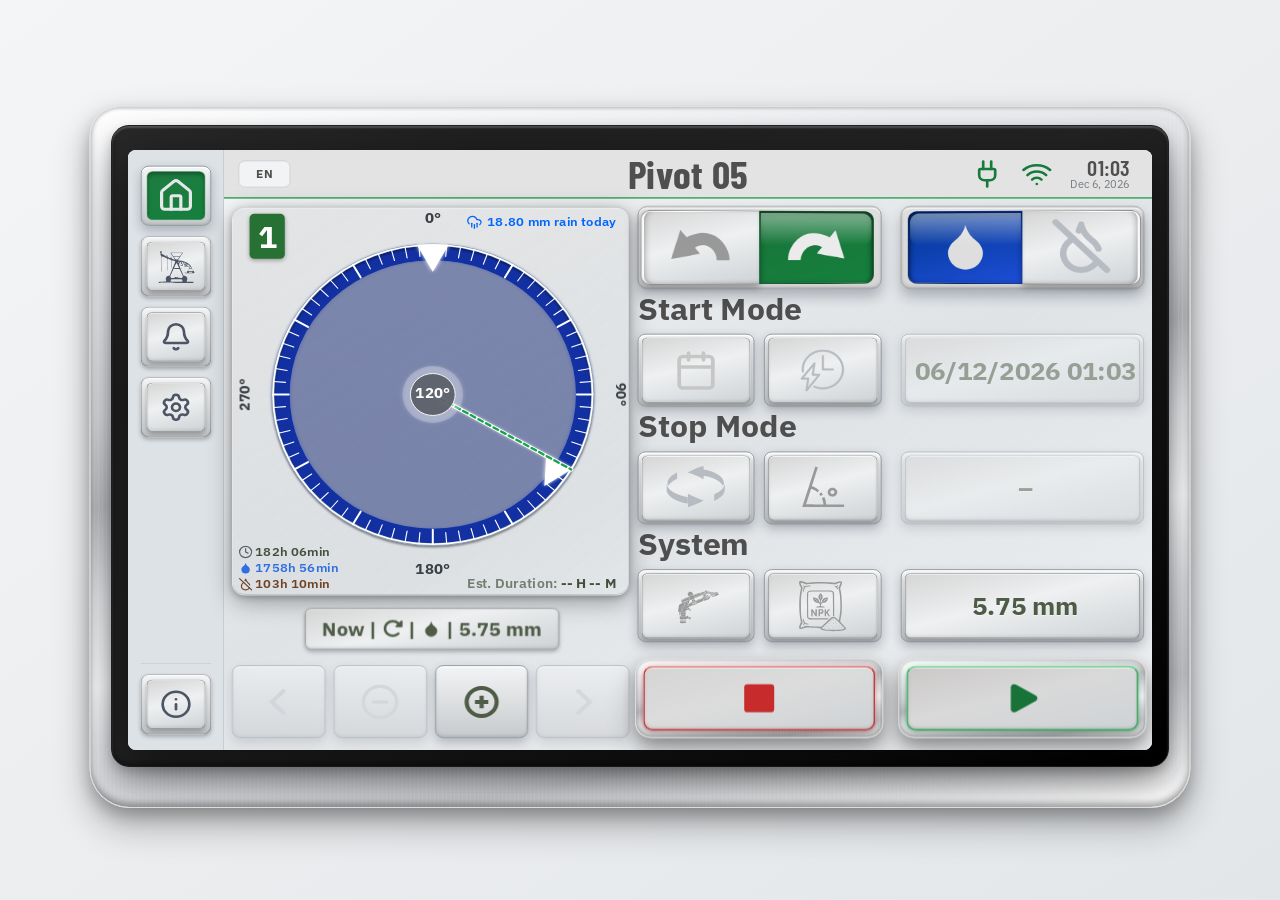
==== index.html @ 45c5ce9c "Initial commit" ====
<!doctype html>
<html lang="en">
<head>
<meta charset="utf-8">
<meta name="viewport" content="width=device-width, initial-scale=1">
<title>SmartConnect V3 — Home</title>

<link rel="stylesheet" href="css/variables.css">
<link rel="stylesheet" href="css/base.css">
<link rel="stylesheet" href="css/layout.css">
<link rel="stylesheet" href="css/components.css">
<link rel="stylesheet" href="css/pages.css">
<link rel="stylesheet" href="css/original-theme.css">
</head>
<body>

<div id="app" class="app"></div>

<!-- Order matters: config/state/utils/icons before components/pages before app.js -->
<script src="js/config.js"></script>
<script src="js/state.js"></script>
<script src="js/utils.js"></script>
<script src="js/animation.js"></script>
<script src="js/icons.js"></script>
<script src="js/components.js"></script>
<script src="js/nav.js"></script>
<script src="js/pages/blank.js"></script>
<script src="js/pages/operationsReview.js"></script>
<script src="js/pages/operationSchedule.js"></script>
<script src="js/pages/alarms.js"></script>
<script src="js/pages/config.js"></script>
  <script src="js/pages/system.js"></script>
  <script src="js/pages/units.js"></script>
  <script src="js/pages/pauseTime.js"></script>
<script src="js/pages/maintenance.js"></script>
<script src="js/pages/placeholders.js"></script>
<script src="js/pages/endGunSegments.js"></script>
<script src="js/pages/vri.js"></script>
<script src="js/pages/vriEditModulesSpans.js"></script>
<script src="js/pages/painelFisico.js"></script>
<script src="js/app.js"></script>

</body>
</html>
---- css/variables.css ----
/**
 * SmartTouch — design tokens.
 * Single source of truth for colors, radii, and fonts used across the panel.
 * Change a value here instead of hunting for hardcoded hex codes in JS.
 */
:root {
  /* App shell */
  --bg-app-1: #f3faf6;
  --bg-app-2: #eef1f3;
  --bg-app-3: #e7f0ea;
  --bg-nav: #dde2e6;
  --border-nav: #c3c9ce;

  /* Surfaces */
  --surface: #ffffff;
  --surface-muted: #f1f3f5;
  --surface-track: #eef1f3;
  --border: #c7ccd0;
  --border-light: #e2e8f0;

  /* Text */
  --text-primary: #1a1d1f;
  --text-secondary: #4f4f4f;
  --text-muted: #5b6167;
  --text-faint: #767c82;
  --text-disabled: #8a9096;

  /* Accents */
  --accent-blue: #2f7de1;
  --accent-green: #1f9d4c;
  --accent-green-dark: #177a3a;
  --accent-green-light: #4ade80;
  --accent-red: #ef4444;
  --accent-red-dark: #c81e30;
  --accent-amber: #a15c00;
  --accent-blue-irrig: #4f7cff;
  --accent-brown-dry: #54341c;

  /* Switch (industrial two-state) */
  --switch-active-from: #4ade80;
  --switch-active-to: #16a34a;
  --switch-inactive-from: #e2e5e8;
  --switch-inactive-to: #d3d7db;
  --switch-icon-inactive: #b7bcc2;
  --switch-dot-inactive: #8a9096;

  /* Geometry */
  --radius-lg: 16px;
  --radius-md: 12px;
  --radius-sm: 8px;
  --radius-pill: 999px;

  /* Type */
  --font-body: 'IBM Plex Sans', sans-serif;
  --font-display: 'Barlow Condensed', sans-serif;
  --font-status: 'Outfit', sans-serif;

  /* Touch targets */
  --nav-btn-size: 88px;
  --field-height: 52px;
  --field-height-lg: 66px;
}

/**
 * Dark mode — first pass. Toggled via Config → System → Theme
 * (data-action="cycle-theme"), which stamps data-theme="dark" on <html>.
 * Only the shared tokens are redefined here; a lot of the "metallic"
 * glass effects added later use their own hardcoded rgba() values
 * (frosted panels, chrome text, colored bezels) instead of these
 * tokens, so those will still need their own dark-mode pass on top of
 * this — this covers the base surfaces/text/backgrounds everything
 * else is built on.
 */
:root[data-theme="dark"] {
  --bg-app-1: #0b0d10;
  --bg-app-2: #06070a;
  --bg-app-3: #08090c;
  --bg-nav: #0d1013;
  --border-nav: #262b30;

  --surface: #101316;
  --surface-muted: #16191d;
  --surface-track: #16191d;
  --border: #2a2f34;
  --border-light: #1c2024;

  --text-primary: #f0f2f3;
  --text-secondary: #c7ccd0;
  --text-muted: #9aa1a7;
  --text-faint: #7c848a;
  --text-disabled: #565d63;
}
---- css/base.css ----
@import url('https://fonts.googleapis.com/css2?family=Barlow+Condensed:wght@500;600;700&family=IBM+Plex+Sans:wght@400;500;600;700&family=Outfit:wght@600;700&display=swap');

/* Kiosk touchscreen, not a phone browser — every tappable element here
   is a styled <div data-action="...">, not a real <button>, so without
   this the browser's default blue tap-flash/focus ring shows through on
   every press (visible as a stray blue patch bleeding into buttons,
   worst on repeated fast taps like the segment scroll arrows). */
* {
  box-sizing: border-box;
  -webkit-tap-highlight-color: transparent;
}
*:focus { outline: none; }
html, body { margin: 0; height: 100%; }
body {
  font-family: var(--font-body);
  color: var(--text-primary);
  overflow: hidden;
  background: linear-gradient(145deg, #f4f5f6 0%, #e3e6e9 100%);
  display: flex;
  align-items: center;
  justify-content: center;
  position: relative;
}

/* ---- Outer bezel: prata cromado, efeito metal polido ---- */
body::after {
  content: "";
  position: absolute;
  width: 1099px;
  height: 700px;
  border-radius: 30px 32px 40px 40px;
  background:
    repeating-linear-gradient(90deg, rgba(255,255,255,.10) 0px, rgba(255,255,255,.10) 1px, transparent 1px, transparent 4px),
    linear-gradient(170deg,
      #ffffff 0%,
      #f4f5f7 10%,
      #e8eaed 20%,
      #d4d6da 35%,
      #b8babd 45%,
      #e0e2e5 55%,
      #f8f9fa 65%,
      #d8dade 75%,
      #c4c6ca 85%,
      #ffffff 100%);
  border: 1px solid #e0e0e0;
  box-shadow: inset 0 2px 3px rgb(177 177 177 / 60%), inset 0 -4px 6px rgb(62 62 62 / 45%), 0 18px 36px rgba(0, 0, 0, .28), 0 8px 16px rgb(100 100 100 / 38%);
  pointer-events: none;
  z-index: -3;
  top: 50.8%;
  left: 50%;
  transform: translate(-50%, -50%);
}

/* ---- Inner bezel: recesso escuro por cima da prata ---- */
body::before {
  content: "";
  position: absolute;
  width: 1056px;
  height: 640px;
  border-radius: 18px;
  background: linear-gradient(145deg, #282828 0%, #202020 20%, #232323 50%, #101010 80%, #000000 100%);
  border: 1px solid #1c2227;
  box-shadow:
    inset 0 2px 2px rgba(255,255,255,.22),
    inset 0 -3px 6px rgba(0,0,0,.45),
    0 14px 28px rgba(0,0,0,.25),
    0 4px 10px rgba(0,0,0,.15);
  pointer-events: none;
  z-index: -2;
  top: 49.5%;
  left: 50%;
  transform: translate(-50%, -50%);
}
a { color: var(--accent-blue); text-decoration: none; }
a:hover { color: #0f5fc4; }

::-webkit-scrollbar { width: 8px; height: 8px; }
::-webkit-scrollbar-thumb { background: var(--border); border-radius: 4px; }
::-webkit-scrollbar-track { background: transparent; }
.no-scrollbar { scrollbar-width: none; -ms-overflow-style: none; }
.no-scrollbar::-webkit-scrollbar { display: none; }
---- css/layout.css ----
/* App shell: 1280x800 design canvas rendered to the 1024x600 panel. */

.app {
  width: 1280px;
  height: 800px;
  flex-shrink: 0;
  border-radius: 10px;
  box-shadow: 0 20px 60px rgba(0, 0, 0, .5);
  display: flex;
  flex-direction: row;
  position: relative;
  overflow: hidden;
  transform: scale(.8, .75);
  transform-origin: center center;
  z-index: 1;
  /* Light metallic-gray bg — quick test to see the Start Mode glass button
     against a brushed-aluminum ground. Swap back to the original two lines
     (bg-app-1/2/3) to revert. */
  background:
    repeating-linear-gradient(135deg, rgba(255, 255, 255, .05) 0px, rgba(255, 255, 255, .05) 1px, transparent 1px, transparent 13px),
    linear-gradient(160deg, #e4e6e8 0%, #cdd0d3 30%, #dcdee0 50%, #b9bcbf 70%, #d6d8da 100%);
}

/* ---- Nav rail ---- */
.nav-rail {
  width: 120px;
  height: 100%;
  flex-shrink: 0;
  background: var(--bg-nav);
  border-right: 1px solid var(--border-nav);
  display: flex;
  flex-direction: column;
  align-items: center;
  padding: 20px 0;
}
.nav-rail__logo {
  margin-bottom: 22px;
  color: #767c82;
  font-size: 18px;
  font-weight: 800;
  letter-spacing: .04em;
}
.nav-rail__spacer { flex: 1; }
.nav-rail__footer {
  display: flex;
  flex-direction: column;
  align-items: center;
  gap: 6px;
  padding-top: 14px;
  border-top: 1px solid var(--border);
}

/* ---- Main column ---- */
.main-column {
  flex: 1;
  height: 100%;
  display: flex;
  flex-direction: column;
  min-width: 0;
}

/* ---- Top bar ---- */
.top-bar {
  height: 64px;
  flex-shrink: 0;
  background: #f2f3f4; /* quick test — a touch of light gray instead of pure white */
  border-bottom: 3px solid var(--accent-green);
  display: flex;
  align-items: center;
  justify-content: space-between;
  padding: 0 28px;
  position: relative;
}
.top-bar__lang {
  min-width: 64px;
  height: 36px;
  padding: 0 12px;
  border-radius: 8px;
  display: flex;
  align-items: center;
  justify-content: center;
  font-size: 15px;
  font-weight: 700;
  letter-spacing: .02em;
  color: var(--text-secondary);
  background-color: var(--surface-muted);
  border: 1px solid var(--border);
}
/* Badge amarelo de status — aparece no canto superior esquerdo */
.top-bar__status {
  display: inline-flex;
  align-items: center;
  padding: 8px 24px;
  border-radius: 8px;
  background: #facc15; /* amarelo vivo */
  color: #1f2937;      /* texto escuro */
  font-size: 24px;
  font-weight: 800;
  text-transform: uppercase;
  letter-spacing: .02em;
  white-space: nowrap;
  box-shadow: 0 1px 3px rgba(0,0,0,.15);
}
.top-bar__title {
  position: absolute;
  left: 50%;
  top: 50%;
  transform: translate(-50%, -50%);
  font-family: var(--font-display);
  font-size: 36px;
  font-weight: 700;
  letter-spacing: .01em;
  white-space: nowrap;
  color: var(--text-secondary);
}
.top-bar__right { display: flex; align-items: center; gap: 22px; }
.top-bar__signal { display: flex; align-items: center; gap: 8px; }
.top-bar__signal span { font-size: 17px; font-weight: 600; }
.top-bar__power { display: flex; align-items: center; }
.top-bar__clock { text-align: right; line-height: 1.1; }
.top-bar__clock-time { font-family: var(--font-display); font-size: 28px; font-weight: 600; color: var(--text-secondary); }
.top-bar__clock-date { font-size: 14px; color: var(--text-faint); }

/* ---- Page slot ---- */
/* Must itself be a flex container filling the remaining column height,
   otherwise .page's `flex: 1` below has no effect and the card shrinks
   to fit its content instead of the full viewport. */
#page-slot {
  flex: 1;
  min-height: 0;
  display: flex;
}

/* ---- Page container ---- */
.page {
  flex: 1;
  min-height: 0;
  display: flex;
  position: relative;
}

.page--home {
  position: relative;
  background:
    repeating-linear-gradient(135deg, rgba(255, 255, 255, .08) 0, rgba(255, 255, 255, .08) 1px, transparent 1px, transparent 12px),
    linear-gradient(155deg, #f4f5f6 0%, #dfe3e6 48%, #eef0f2 100%);
}
---- css/components.css ----
/**
 * Reusable touch components. Anything used on more than one page lives
 * here as a class, not as a one-off inline style — that's what keeps this
 * scalable across future panel screens.
 */

/* ---- Generic touch feedback ---- */
.btn-touch {
  cursor: pointer;
  transition: filter .12s ease, transform .06s ease;
  touch-action: manipulation;
  -webkit-tap-highlight-color: transparent;
}
.btn-touch:hover { filter: brightness(1.05); }
/* Temp test — pin the hover brightness permanently on every touchable
   Config control (field-btn, pill buttons, tabs, segment pickers,
   checkboxes, toggles, hub arrows) instead of one at a time, so the
   whole page can be eyeballed at once without a mouse sitting on each
   button. Same shared classes also show up on Home/Alarms, so this
   lights those up too. */
.field-btn.btn-touch,
.field-btn--pill.btn-touch,
.field-btn--pill-auto.btn-touch,
.section-tab.btn-touch,
.v-tab.btn-touch,
.segment-btn--pill.btn-touch,
.segment-btn--sm.btn-touch,
.segment-btn.btn-touch,
.checkbox-row.btn-touch,
.toggle-pill,
.hub-nav-arrow.btn-touch,
.op-summary__arrow.btn-touch,
.alarm-pager-btn.btn-touch { filter: brightness(0.97); }
.btn-touch:active { transform: scale(.98); }

.nav-btn {
  width: var(--nav-btn-size);
  height: 92px;
  border-radius: 10px;
  display: flex;
  flex-direction: column;
  align-items: center;
  justify-content: center;
  gap: 6px;
  margin-bottom: 14px;
  position: relative;
  cursor: pointer;
  border: 1px solid #82888f;
  transform: translateY(0);
  transition: transform .08s ease, box-shadow .08s ease, filter .12s ease;
  background: linear-gradient(180deg, #f3f4f5 0%, #c7cacd 100%);
  box-shadow:
    0 5px 10px rgba(15, 23, 42, .22),
    inset 0 2px 0 rgba(255, 255, 255, 1),
    inset 0 -2px 4px rgba(0, 0, 0, .12);
  color: #4e5c47;
  overflow: hidden;
}
.nav-btn:last-of-type { margin-bottom: 0; }

/* Nav buttons — match .v-tab file-item glass recipe: outer wrapper + inner face */
.nav-btn::after {
  content: "";
  position: absolute;
  inset: 6px;
  border-radius: 8px;
  background: linear-gradient(165deg, #d5d5d5 0%, #eef0f1 45%, #cfd3d6 100%);
  border: 1px solid rgba(0, 0, 0, .35);
  border-top-color: rgba(0, 0, 0, .25);
  box-shadow:
    0 3px 6px rgba(0, 0, 0, .28),
    inset 0 1px 0 rgba(255, 255, 255, .95),
    inset 0 -2px 4px rgba(0, 0, 0, .1);
  z-index: 0;
  transition: background .2s ease, box-shadow .2s ease;
}
.nav-btn svg,
.nav-btn img {
  position: relative;
  z-index: 1;
}
.nav-btn:not(.is-active) img {
  filter: invert(1) brightness(0.4);
}
.nav-btn.is-active img {
  filter: invert(1) brightness(0.88);
}
.nav-btn img.no-invert {
  filter: none;
}
.nav-btn.is-active img.no-invert {
  filter: brightness(0) invert(1);
}
.nav-btn:not(.is-active):hover::after {
  background: linear-gradient(165deg, #dfe1e3 0%, #f5f7f8 45%, #d8dce0 100%);
}
.nav-btn:active {
  transform: translateY(2px);
  box-shadow:
    0 1px 3px rgba(15, 23, 42, .15),
    inset 0 2px 0 rgba(255, 255, 255, .8),
    inset 0 -2px 4px rgba(0, 0, 0, .12);
}

.nav-btn.is-active {
  color: #e5e7eb;
}
.nav-btn.is-active::after {
  background: linear-gradient(165deg, #22c55e 0%, #15803d 100%);
  border-color: rgba(255, 255, 255, .45);
  box-shadow:
    inset 0 3px 6px rgba(0, 0, 0, .35),
    inset 0 -1px 0 rgba(255, 255, 255, .15);
}

/* Remove old glossy overlay — dual-toggle__face doesn't use it */
.nav-btn::before { display: none; }
.nav-btn__label { font-size: 12.5px; font-weight: 700; letter-spacing: .03em; }
.nav-btn__badge {
  position: absolute;
  top: 6px;
  right: 10px;
  background: var(--accent-red-dark);
  color: #fff;
  font-size: 10px;
  font-weight: 700;
  width: 18px;
  height: 18px;
  border-radius: 50%;
  display: flex;
  align-items: center;
  justify-content: center;
}

/* Glass button base — consolidated from scattered data-action selectors below.
   Any field-btn that needs the frosted-glass + green-text look should add
   this class instead of relying on hyper-specific attribute selectors. */
.btn-glass {
  background-color: rgba(140, 150, 160, .1);
  background-image:
    linear-gradient(100deg, transparent 16%, rgba(255, 255, 255, .3) 24%, transparent 32%),
    linear-gradient(100deg, transparent 58%, rgba(255, 255, 255, .18) 64%, transparent 70%),
    linear-gradient(180deg, rgba(200, 208, 216, .22) 0%, rgba(200, 208, 216, .04) 45%, rgba(160, 170, 180, .06) 100%);
  backdrop-filter: blur(6px) saturate(120%);
  -webkit-backdrop-filter: blur(6px) saturate(120%);
  border: 1px solid rgba(160, 168, 176, .55);
  border-top-color: rgba(110, 120, 130, .6);
  border-left-color: rgba(140, 148, 156, .6);
  border-right-color: rgba(140, 148, 156, .6);
  box-shadow:
    inset 0 1px 1px rgba(255, 255, 255, .6),
    inset 2px 0 2px rgba(255, 255, 255, .2),
    inset -2px 0 5px rgba(90, 110, 140, .2),
    inset 0 -4px 6px rgba(120, 140, 165, .15),
    0 2px 0 rgba(120, 200, 150, .4),
    0 5px 0 rgba(23, 122, 58, .85),
    0 8px 12px rgba(30, 40, 50, .25);
  overflow: hidden;
  position: relative;
}
.btn-glass::before {
  content: "";
  position: absolute;
  top: 2px;
  left: 2px;
  right: 2px;
  height: 45%;
  border-radius: inherit;
  background: linear-gradient(180deg, rgba(255, 255, 255, .4), rgba(255, 255, 255, 0));
  pointer-events: none;
}
.btn-glass span:not(.field-btn__chevron):not(.field-btn__icon) {
  color: var(--accent-green-dark);
  text-shadow: 0 1px 0 rgba(255, 255, 255, .5);
}
.btn-glass .field-btn__chevron svg,
.btn-glass .field-btn__icon svg {
  stroke: var(--accent-green-dark);
  filter: drop-shadow(0 1px 0 rgba(255, 255, 255, .5));
}
.btn-glass:active:not(.is-disabled) {
  transform: translateY(5px);
  box-shadow:
    inset 0 2px 6px rgba(0, 0, 0, .3),
    inset 0 -1px 0 rgba(255, 255, 255, .2),
    0 0 0 rgba(255, 255, 255, .1),
    0 1px 2px rgba(0, 0, 0, .2);
}

/* ---- Field: label + green touch button (select / value / date) ---- */
.field { display: flex; flex-direction: column; gap: 8px; }
.field__label { font-size: 25px; font-weight: 700; color: var(--text-secondary); }
.field--config .field__label { font-size: 36px; }
.field--config.field--compact .field__label { font-size: var(--field-label-size, 26px); white-space: nowrap; }

.field-btn {
  position: relative;
  width: 100%;
  /* --btn-h lets one field override just its own button's height (set
     inline via c.field({ style: '--btn-h:...' }) on the outer .field —
     custom props inherit down to the button) without a class/selector
     hack, and without touching every other plain .field-btn. */
  height: var(--btn-h, var(--field-height));
  background-color: var(--accent-green);
  background-image: linear-gradient(180deg, rgba(255, 255, 255, .3), rgba(255, 255, 255, 0) 45%, rgba(0, 0, 0, .12) 100%);
  border-radius: var(--radius-md);
  padding: 0 18px;
  font-size: 28px;
  font-weight: 700;
  color: #ffffff;
  display: flex;
  align-items: center;
  border: 2px solid rgba(255, 255, 255, .4);
  box-shadow:
    inset 0 1px 0 rgba(255, 255, 255, .55),
    inset 0 -2px 5px rgba(0, 0, 0, .2),
    0 5px 0 var(--accent-green-dark),
    0 8px 12px rgba(0, 0, 0, .25);
  transform: translateY(0);
  transition: transform .08s ease, box-shadow .08s ease, filter .12s ease;
}
.field--config .field-btn { height: 66px; font-size: 30px; }

/* Lat/long pair (Center Position, Zero Angle Position): same height as
   every other config-page field-btn (Total Irrigated Radius, etc). */
.field--config .field-btn--coord { height: 66px; }
/* Metallic shell — System's Time/Date/Unit/Pressure/… grid only, same
   frosted-glass recipe as Start Mode/Speed/Irrigation Rate (gray glass +
   diagonal streaks + green bottom edge + green text), scoped to
   .field--config so every other plain .field-btn stays untouched. */
.field--config .field-btn:not(.is-disabled) {
  background-color: rgba(140, 150, 160, .1);
  background-image:
    linear-gradient(100deg, transparent 16%, rgba(255, 255, 255, .3) 24%, transparent 32%),
    linear-gradient(100deg, transparent 58%, rgba(255, 255, 255, .18) 64%, transparent 70%),
    linear-gradient(180deg, rgba(200, 208, 216, .22) 0%, rgba(200, 208, 216, .04) 45%, rgba(160, 170, 180, .06) 100%);
  backdrop-filter: blur(6px) saturate(120%);
  -webkit-backdrop-filter: blur(6px) saturate(120%);
  border: 1px solid rgba(160, 168, 176, .55);
  border-top-color: rgba(110, 120, 130, .6);
  border-left-color: rgba(140, 148, 156, .6);
  border-right-color: rgba(140, 148, 156, .6);
  box-shadow:
    inset 0 1px 1px rgba(255, 255, 255, .6),
    inset 2px 0 2px rgba(255, 255, 255, .2),
    inset -2px 0 5px rgba(90, 110, 140, .2),
    inset 0 -4px 6px rgba(120, 140, 165, .15),
    0 2px 0 rgba(120, 200, 150, .4),
    0 5px 0 rgba(23, 122, 58, .85),
    0 8px 12px rgba(30, 40, 50, .25);
  overflow: hidden;
  position: relative;
}
.field--config .field-btn:not(.is-disabled)::before {
  content: "";
  position: absolute;
  top: 2px;
  left: 2px;
  right: 2px;
  height: 45%;
  border-radius: inherit;
  background: linear-gradient(180deg, rgba(255, 255, 255, .4), rgba(255, 255, 255, 0));
  pointer-events: none;
}
.field--config .field-btn:not(.is-disabled) span:not(.field-btn__chevron):not(.field-btn__icon) {
  color: var(--accent-green-dark);
}
.field--config .field-btn:not(.is-disabled) .field-btn__chevron svg,
.field--config .field-btn:not(.is-disabled) .field-btn__icon svg {
  stroke: var(--accent-green-dark);
  filter:
    drop-shadow(0 1px 0 rgba(255, 255, 255, .5))
    drop-shadow(0 -1px 1px rgba(0, 0, 0, .25));
}
/* Time/Date — read-only, so the same metallic language but flat/inert
   (neutral gray glass), matching op-summary__arrow.is-disabled. */
.field--config .field-btn.is-disabled {
  background-color: rgba(150, 190, 165, .35);
  backdrop-filter: blur(6px) saturate(120%);
  -webkit-backdrop-filter: blur(6px) saturate(120%);
  border: 1px solid rgba(160, 168, 176, .55);
  color: var(--text-disabled);
  box-shadow: inset 0 1px 1px rgba(255, 255, 255, .5), inset 0 -2px 4px rgba(90, 140, 110, .2);
  position: relative;
}
.field--config .field-btn.is-disabled::after {
  content: "";
  position: absolute;
  inset: -2px;
  border-radius: inherit;
  background:
    linear-gradient(160deg, rgba(255, 255, 255, .85) 0%, rgba(220, 230, 240, .35) 35%, rgba(180, 200, 220, .25) 60%, rgba(255, 255, 255, .6) 100%);
  border: 1px solid rgba(255, 255, 255, .7);
  border-top: 2px solid rgba(150, 165, 180, .9);
  box-shadow:
    inset 0 1px 2px rgba(255, 255, 255, .9),
    inset 0 -2px 6px rgba(0, 0, 0, .08),
    0 2px 4px rgba(0, 0, 0, .15);
  pointer-events: none;
  z-index: 2;
}
/* Start Date's own hatch — same recipe as Remove Operation/Add Segment,
   muted green text/icon/degrau instead of the flat gray readout the
   rest of .field--config's disabled fields use. Also available as the
   plain .field-btn--hatch class for fields that don't go through the
   c.field() helper (so there's no data-action left to hang a
   field-btn--for-* hook off of once disabled — Pause Hours' Start/End
   Time, say) but still want this same sealed-shut look. */
.field-btn.field-btn--for-open-start-date.is-disabled,
.field-btn.field-btn--for-open-irrigation-rate.is-disabled,
.field-btn.field-btn--hatch.is-disabled {
  position: relative;
  overflow: visible;
  box-shadow: 0 2px 0 #4f9c6b;
  color: #4f9c6b;
}
.field-btn.field-btn--for-open-start-date.is-disabled .field-btn__icon svg,
.field-btn.field-btn--for-open-irrigation-rate.is-disabled .field-btn__icon svg,
.field-btn.field-btn--hatch.is-disabled .field-btn__icon svg {
  stroke: #4f9c6b;
}
.field-btn.field-btn--for-open-start-date.is-disabled::before,
.field-btn.field-btn--for-open-irrigation-rate.is-disabled::before,
.field-btn.field-btn--hatch.is-disabled::before {
  content: "";
  position: absolute;
  top: -2px;
  left: 12px;
  right: 12px;
  height: 4px;
  border-radius: 2px;
  background: linear-gradient(180deg, #e8ecef, #9aa3ab);
  box-shadow: 0 1px 2px rgba(0, 0, 0, .3);
  z-index: 3;
  pointer-events: none;
}
.field-btn.field-btn--for-open-start-date.is-disabled::after,
.field-btn.field-btn--for-open-irrigation-rate.is-disabled::after,
.field-btn.field-btn--hatch.is-disabled::after {
  content: "";
  position: absolute;
  top: -2px;
  left: -2px;
  right: -2px;
  bottom: -6px;
  border-radius: inherit;
  background:
    linear-gradient(160deg, rgba(255, 255, 255, .85) 0%, rgba(220, 230, 240, .35) 35%, rgba(180, 200, 220, .25) 60%, rgba(255, 255, 255, .6) 100%);
  border: 1px solid rgba(255, 255, 255, .7);
  border-top: 2px solid rgba(150, 165, 180, .9);
  box-shadow:
    inset 0 1px 2px rgba(255, 255, 255, .9),
    inset 0 -2px 6px rgba(0, 0, 0, .08),
    0 2px 4px rgba(0, 0, 0, .15);
  transform-origin: top center;
  pointer-events: none;
  z-index: 2;
}
/* Flat metallic readout (Method/Connection/Quality on Connection Status)
   — same green glass tint as the interactive metallic buttons, but flat:
   no 3D bezel, no gloss, no :active dip, since there's nothing to tap
   here. */
.flat-readout {
  background: linear-gradient(165deg, #d5d5d5 0%, #eef0f1 45%, #cfd3d6 100%);
  border: 1px solid rgba(0,0,0,.35);
  border-top-color: rgba(0,0,0,.25);
  color: #4b5563;
  box-shadow:
    inset 0 1px 0 rgba(255,255,255,.95),
    inset 0 -2px 4px rgba(0,0,0,.1),
    0 3px 6px rgba(0,0,0,.28);
  min-width: 120px;
  justify-content: center;
  white-space: nowrap;
}
.field-btn-value {
  background-color: rgba(140, 150, 160, .1);
  background-image:
    linear-gradient(100deg, transparent 16%, rgba(255, 255, 255, .3) 24%, transparent 32%),
    linear-gradient(100deg, transparent 58%, rgba(255, 255, 255, .18) 64%, transparent 70%),
    linear-gradient(180deg, rgba(200, 208, 216, .22) 0%, rgba(200, 208, 216, .04) 45%, rgba(160, 170, 180, .06) 100%);
  backdrop-filter: blur(6px) saturate(120%);
  -webkit-backdrop-filter: blur(6px) saturate(120%);
  border: 1px solid rgba(160, 168, 176, .55);
  border-top-color: rgba(110, 120, 130, .6);
  color: var(--accent-green-dark);
  box-shadow:
    inset 0 1px 1px rgba(255, 255, 255, .6),
    inset 0 -2px 4px rgba(120, 140, 165, .15),
    0 2px 0 rgba(23, 122, 58, .85);
}
/* Consolidated glass styling for key action buttons — kept scoped by
   data-action so existing markup needs no changes. Future buttons should
   prefer the reusable .btn-glass class above. */
.field-btn[data-action="cycle-start-mode"] { height: 57px; }
.field-btn[data-action="cycle-start-mode"],
.field-btn[data-action="open-percentimeter"],
.field-btn[data-action="open-irrigation-rate"],
.field-btn[data-action="cycle-stop-mode"],
.field-btn[data-action="open-stop-angle"],
.field-btn[data-action="open-start-date"],
.field-btn[data-action="open-center-lat"],
.field-btn[data-action="open-center-lng"],
.field-btn[data-action="start-clear-screen"],
.field-btn[data-action="clear-screen-return"],
.field-btn[data-action="go-page"][data-value="endGunSegments"],
.field-btn[data-action="go-page"][data-value="endGun"],
.field-btn[data-action="open-pause-hours-1-start"],
.field-btn[data-action="open-pause-hours-1-end"],
.field-btn[data-action="open-pause-hours-2-start"],
.field-btn[data-action="open-pause-hours-2-end"],
.field-btn[data-action="open-vri-test-module"],
.field-btn[data-action="select-vri-test-module"],
.field-btn[data-action="open-zero-angle-lat"],
.field-btn[data-action="open-zero-angle-lng"] { filter: brightness(0.97); }
.field-btn[data-action="cycle-start-mode"],
.field-btn[data-action="open-percentimeter"],
.field-btn[data-action="open-irrigation-rate"],
.field-btn[data-action="cycle-stop-mode"],
.field-btn[data-action="open-stop-angle"],
.field-btn[data-action="open-start-date"],
.field-btn[data-action="open-center-lat"],
.field-btn[data-action="open-center-lng"],
.field-btn[data-action="start-clear-screen"],
.field-btn[data-action="clear-screen-return"],
.field-btn[data-action="go-page"][data-value="endGunSegments"],
.field-btn[data-action="go-page"][data-value="endGun"],
.field-btn[data-action="open-pause-hours-1-start"],
.field-btn[data-action="open-pause-hours-1-end"],
.field-btn[data-action="open-pause-hours-2-start"],
.field-btn[data-action="open-pause-hours-2-end"],
.field-btn[data-action="open-vri-test-module"],
.field-btn[data-action="select-vri-test-module"],
.field-btn[data-action="open-zero-angle-lat"],
.field-btn[data-action="open-zero-angle-lng"] {
  background-color: rgba(140, 150, 160, .1);
  background-image:
    linear-gradient(100deg, transparent 16%, rgba(255, 255, 255, .3) 24%, transparent 32%),
    linear-gradient(100deg, transparent 58%, rgba(255, 255, 255, .18) 64%, transparent 70%),
    linear-gradient(180deg, rgba(200, 208, 216, .22) 0%, rgba(200, 208, 216, .04) 45%, rgba(160, 170, 180, .06) 100%);
  backdrop-filter: blur(6px) saturate(120%);
  -webkit-backdrop-filter: blur(6px) saturate(120%);
  border: 1px solid rgba(160, 168, 176, .55);
  border-top-color: rgba(110, 120, 130, .6);
  border-left-color: rgba(140, 148, 156, .6);
  border-right-color: rgba(140, 148, 156, .6);
  box-shadow:
    inset 0 1px 1px rgba(255, 255, 255, .6),
    inset 2px 0 2px rgba(255, 255, 255, .2),
    inset -2px 0 5px rgba(90, 110, 140, .2),
    inset 0 -4px 6px rgba(120, 140, 165, .15),
    0 2px 0 rgba(120, 200, 150, .4),
    0 5px 0 rgba(23, 122, 58, .85),
    0 8px 12px rgba(30, 40, 50, .25);
  overflow: hidden;
}
.field-btn[data-action="cycle-start-mode"]::before,
.field-btn[data-action="open-percentimeter"]::before,
.field-btn[data-action="open-irrigation-rate"]::before,
.field-btn[data-action="cycle-stop-mode"]::before,
.field-btn[data-action="open-stop-angle"]::before,
.field-btn[data-action="open-start-date"]::before,
.field-btn[data-action="open-center-lat"]::before,
.field-btn[data-action="open-center-lng"]::before,
.field-btn[data-action="start-clear-screen"]::before,
.field-btn[data-action="clear-screen-return"]::before,
.field-btn[data-action="go-page"][data-value="endGunSegments"]::before,
.field-btn[data-action="go-page"][data-value="endGun"]::before,
.field-btn[data-action="open-pause-hours-1-start"]::before,
.field-btn[data-action="open-pause-hours-1-end"]::before,
.field-btn[data-action="open-pause-hours-2-start"]::before,
.field-btn[data-action="open-pause-hours-2-end"]::before,
.field-btn[data-action="open-vri-test-module"]::before,
.field-btn[data-action="select-vri-test-module"]::before,
.field-btn[data-action="open-zero-angle-lat"]::before,
.field-btn[data-action="open-zero-angle-lng"]::before {
  content: "";
  position: absolute;
  top: 2px;
  left: 2px;
  right: 2px;
  height: 45%;
  border-radius: inherit;
  background: linear-gradient(180deg, rgba(255, 255, 255, .4), rgba(255, 255, 255, 0));
  pointer-events: none;
}
/* Plain green text, to stand out against the glass surface instead of the
   plain white label every other .field-btn uses. */
.field-btn[data-action="cycle-start-mode"] span:not(.field-btn__chevron),
.field-btn[data-action="open-percentimeter"] span:not(.field-btn__icon),
.field-btn[data-action="open-irrigation-rate"] span:not(.field-btn__icon),
.field-btn[data-action="cycle-stop-mode"] span:not(.field-btn__chevron),
.field-btn[data-action="open-stop-angle"] span:not(.field-btn__icon),
.field-btn[data-action="open-start-date"] span:not(.field-btn__icon) {
  color: var(--accent-green-dark);
  text-shadow: 0 1px 0 rgba(255, 255, 255, .5);
}
/* Chevron/edit-icon to match the green text (overrides the inline stroke
   attribute on the svg, whether a fixed color or currentColor — CSS wins
   over the presentation attribute either way). */
.field-btn[data-action="cycle-start-mode"] .field-btn__chevron svg,
.field-btn[data-action="open-percentimeter"] .field-btn__icon svg,
.field-btn[data-action="open-irrigation-rate"] .field-btn__icon svg,
.field-btn[data-action="cycle-stop-mode"] .field-btn__chevron svg,
.field-btn[data-action="open-stop-angle"] .field-btn__icon svg,
.field-btn[data-action="open-start-date"] .field-btn__icon svg,
.field-btn[data-action="open-center-lat"] .field-btn__icon svg,
.field-btn[data-action="open-center-lng"] .field-btn__icon svg,
.field-btn[data-action="open-zero-angle-lat"] .field-btn__icon svg,
.field-btn[data-action="open-zero-angle-lng"] .field-btn__icon svg,
.field-btn[data-action="go-page"][data-value="endGunSegments"] svg {
  stroke: var(--accent-green-dark);
  filter: drop-shadow(0 1px 0 rgba(255, 255, 255, .5));
}
/* open-center-lat/lng, start-clear-screen, clear-screen-return and these
   two go-page buttons hold their value as a bare text node (no wrapping
   span like the others above), so the green has to go on the button
   itself for the text to inherit it. */
.field-btn[data-action="open-center-lat"],
.field-btn[data-action="open-center-lng"],
.field-btn[data-action="start-clear-screen"],
.field-btn[data-action="clear-screen-return"],
.field-btn[data-action="go-page"][data-value="endGunSegments"],
.field-btn[data-action="go-page"][data-value="endGun"],
.field-btn[data-action="open-pause-hours-1-start"],
.field-btn[data-action="open-pause-hours-1-end"],
.field-btn[data-action="open-pause-hours-2-start"],
.field-btn[data-action="open-pause-hours-2-end"],
.field-btn[data-action="open-vri-test-module"],
.field-btn[data-action="select-vri-test-module"],
.field-btn[data-action="open-zero-angle-lat"],
.field-btn[data-action="open-zero-angle-lng"] {
  color: var(--accent-green-dark);
  text-shadow: 0 1px 0 rgba(255, 255, 255, .5);
}
.field-btn[data-action="cycle-start-mode"]:active:not(.is-disabled),
.field-btn[data-action="open-percentimeter"]:active:not(.is-disabled),
.field-btn[data-action="open-irrigation-rate"]:active:not(.is-disabled),
.field-btn[data-action="cycle-stop-mode"]:active:not(.is-disabled),
.field-btn[data-action="open-stop-angle"]:active:not(.is-disabled),
.field-btn[data-action="open-start-date"]:active:not(.is-disabled),
.field-btn[data-action="open-center-lat"]:active:not(.is-disabled),
.field-btn[data-action="open-center-lng"]:active:not(.is-disabled),
.field-btn[data-action="start-clear-screen"]:active:not(.is-disabled),
.field-btn[data-action="clear-screen-return"]:active:not(.is-disabled),
.field-btn[data-action="go-page"][data-value="endGunSegments"]:active:not(.is-disabled),
.field-btn[data-action="go-page"][data-value="endGun"]:active:not(.is-disabled),
.field-btn[data-action="open-pause-hours-1-start"]:active:not(.is-disabled),
.field-btn[data-action="open-pause-hours-1-end"]:active:not(.is-disabled),
.field-btn[data-action="open-pause-hours-2-start"]:active:not(.is-disabled),
.field-btn[data-action="open-pause-hours-2-end"]:active:not(.is-disabled),
.field-btn[data-action="open-vri-test-module"]:active:not(.is-disabled),
.field-btn[data-action="select-vri-test-module"]:active:not(.is-disabled),
.field-btn[data-action="open-zero-angle-lat"]:active:not(.is-disabled),
.field-btn[data-action="open-zero-angle-lng"]:active:not(.is-disabled) {
  transform: translateY(5px);
  box-shadow:
    inset 0 2px 6px rgba(0, 0, 0, .3),
    inset 0 -1px 0 rgba(255, 255, 255, .2),
    0 0 0 rgba(255, 255, 255, .1),
    0 1px 2px rgba(0, 0, 0, .2);
}
/* Same glass test as Start Mode, on End Gun and Fertigation's
   Enable/Disable toggles: Disable (.field-btn--muted) keeps the olive
   #6f8067 tone below, Enable (further down) gets the green from Start
   Mode. Scoped to only these two buttons either way. */
.field-btn[data-action="toggle-end-gun"].field-btn--muted,
.field-btn[data-action="toggle-fertigation"].field-btn--muted {
  background-color: rgba(100, 105, 108, .3);
  background-image:
    linear-gradient(100deg, transparent 16%, rgba(255, 255, 255, .16) 24%, transparent 32%),
    linear-gradient(100deg, transparent 58%, rgba(255, 255, 255, .08) 64%, transparent 70%),
    linear-gradient(180deg, rgba(120, 125, 128, .5) 0%, rgba(120, 125, 128, .2) 45%, rgba(90, 94, 97, .28) 100%);
  backdrop-filter: blur(6px) saturate(120%);
  -webkit-backdrop-filter: blur(6px) saturate(120%);
  border: 1px solid rgba(160, 168, 176, .55);
  border-top-color: rgba(110, 120, 130, .6);
  border-left-color: rgba(140, 148, 156, .6);
  border-right-color: rgba(140, 148, 156, .6);
  box-shadow:
    inset 0 1px 1px rgba(255, 255, 255, .6),
    inset 2px 0 2px rgba(255, 255, 255, .2),
    inset -2px 0 5px rgba(90, 110, 140, .2),
    inset 0 -4px 6px rgba(120, 140, 165, .15),
    0 2px 0 rgba(160, 180, 150, .4),
    0 5px 0 rgba(70, 84, 62, .85),
    0 8px 12px rgba(30, 40, 50, .25);
  overflow: hidden;
}
.field-btn[data-action="toggle-end-gun"].field-btn--muted::before,
.field-btn[data-action="toggle-fertigation"].field-btn--muted::before {
  content: "";
  position: absolute;
  top: 2px;
  left: 2px;
  right: 2px;
  height: 45%;
  border-radius: inherit;
  background: linear-gradient(180deg, rgba(255, 255, 255, .22), rgba(255, 255, 255, 0));
  pointer-events: none;
}
.field-btn[data-action="toggle-end-gun"].field-btn--muted span:not(.field-btn__chevron),
.field-btn[data-action="toggle-fertigation"].field-btn--muted span:not(.field-btn__chevron) {
  color: #4e5c47;
  text-shadow: 0 1px 0 rgba(255, 255, 255, .5);
  margin-left: 14px;
}
.field-btn[data-action="toggle-end-gun"].field-btn--muted .field-btn__chevron svg,
.field-btn[data-action="toggle-fertigation"].field-btn--muted .field-btn__chevron svg {
  stroke: #4e5c47;
  filter: drop-shadow(0 1px 0 rgba(255, 255, 255, .5));
}
.field-btn[data-action="toggle-end-gun"].field-btn--muted::after,
.field-btn[data-action="toggle-fertigation"].field-btn--muted::after {
  content: "";
  position: absolute;
  left: 15px;
  top: 50%;
  margin-top: -2px;
  width: 6px;
  height: 6px;
  border-radius: 50%;
  background: radial-gradient(circle at 32% 28%, #eef2e9 0%, #9bab8f 30%, #6f8067 60%, #4e5c47 100%);
  box-shadow:
    inset 0 1px 1px rgba(255, 255, 255, .9),
    inset 0 -1px 1px rgba(0, 0, 0, .45),
    0 1px 2px rgba(0, 0, 0, .5),
    0 0 4px rgba(111, 128, 103, .6);
  pointer-events: none;
}
.field-btn[data-action="toggle-end-gun"].field-btn--muted:active:not(.is-disabled),
.field-btn[data-action="toggle-fertigation"].field-btn--muted:active:not(.is-disabled) {
  transform: translateY(5px);
  box-shadow:
    inset 0 2px 6px rgba(0, 0, 0, .3),
    inset 0 -1px 0 rgba(255, 255, 255, .2),
    0 0 0 rgba(255, 255, 255, .1),
    0 1px 2px rgba(0, 0, 0, .2);
}
/* Enable state (no --muted class) — same glass shell, green like Start
   Mode, so the toggle reads green=on / olive=off. */
.field-btn[data-action="toggle-end-gun"]:not(.field-btn--muted),
.field-btn[data-action="toggle-fertigation"]:not(.field-btn--muted) {
  background-color: rgba(140, 150, 160, .1);
  background-image:
    linear-gradient(100deg, transparent 16%, rgba(255, 255, 255, .3) 24%, transparent 32%),
    linear-gradient(100deg, transparent 58%, rgba(255, 255, 255, .18) 64%, transparent 70%),
    linear-gradient(180deg, rgba(200, 208, 216, .22) 0%, rgba(200, 208, 216, .04) 45%, rgba(160, 170, 180, .06) 100%);
  backdrop-filter: blur(6px) saturate(120%);
  -webkit-backdrop-filter: blur(6px) saturate(120%);
  border: 1px solid rgba(160, 168, 176, .55);
  border-top-color: rgba(110, 120, 130, .6);
  border-left-color: rgba(140, 148, 156, .6);
  border-right-color: rgba(140, 148, 156, .6);
  box-shadow:
    inset 0 1px 1px rgba(255, 255, 255, .6),
    inset 2px 0 2px rgba(255, 255, 255, .2),
    inset -2px 0 5px rgba(90, 110, 140, .2),
    inset 0 -4px 6px rgba(120, 140, 165, .15),
    0 2px 0 rgba(120, 200, 150, .4),
    0 5px 0 rgba(23, 122, 58, .85),
    0 8px 12px rgba(30, 40, 50, .25);
  overflow: hidden;
}
.field-btn[data-action="toggle-end-gun"]:not(.field-btn--muted)::before,
.field-btn[data-action="toggle-fertigation"]:not(.field-btn--muted)::before {
  content: "";
  position: absolute;
  top: 2px;
  left: 2px;
  right: 2px;
  height: 45%;
  border-radius: inherit;
  background: linear-gradient(180deg, rgba(255, 255, 255, .4), rgba(255, 255, 255, 0));
  pointer-events: none;
}
.field-btn[data-action="toggle-end-gun"]:not(.field-btn--muted) span:not(.field-btn__chevron),
.field-btn[data-action="toggle-fertigation"]:not(.field-btn--muted) span:not(.field-btn__chevron) {
  color: var(--accent-green-dark);
  text-shadow: 0 1px 0 rgba(255, 255, 255, .5);
  margin-left: 14px;
}
.field-btn[data-action="toggle-end-gun"]:not(.field-btn--muted) .field-btn__chevron svg,
.field-btn[data-action="toggle-fertigation"]:not(.field-btn--muted) .field-btn__chevron svg {
  stroke: var(--accent-green-dark);
  filter: drop-shadow(0 1px 0 rgba(255, 255, 255, .5));
}
.field-btn[data-action="toggle-end-gun"]:not(.field-btn--muted)::after,
.field-btn[data-action="toggle-fertigation"]:not(.field-btn--muted)::after {
  content: "";
  position: absolute;
  left: 15px;
  top: 50%;
  margin-top: -2px;
  width: 6px;
  height: 6px;
  border-radius: 50%;
  background: radial-gradient(circle at 32% 28%, #00ff62 0%, #00ff5d 30%, #3bad63 60%, var(--accent-green-dark) 100%);
  box-shadow:
    inset 0 1px 1px rgba(255, 255, 255, .9),
    inset 0 -1px 1px rgba(0, 0, 0, .45),
    0 1px 2px rgba(0, 0, 0, .5),
    0 0 6px rgba(74, 222, 128, .9),
    0 0 2px rgba(74, 222, 128, .8);
  pointer-events: none;
}
.field-btn[data-action="toggle-end-gun"]:not(.field-btn--muted):active:not(.is-disabled),
.field-btn[data-action="toggle-fertigation"]:not(.field-btn--muted):active:not(.is-disabled) {
  transform: translateY(5px);
  box-shadow:
    inset 0 2px 6px rgba(0, 0, 0, .3),
    inset 0 -1px 0 rgba(255, 255, 255, .2),
    0 0 0 rgba(255, 255, 255, .1),
    0 1px 2px rgba(0, 0, 0, .2);
}
.field-btn:active:not(.is-disabled) {
  transform: translateY(5px);
  box-shadow:
    inset 0 2px 6px rgba(0, 0, 0, .4),
    inset 0 -1px 0 rgba(255, 255, 255, .15),
    0 0 0 var(--accent-green-dark),
    0 1px 2px rgba(0, 0, 0, .2);
}

/* Return button: pinned to the same spot on every page (Config, GPS, …),
   regardless of how much content sits above it — position, not flex order. */
.page-footer-return {
  position: absolute;
  left: 28px;
  right: 28px;
  bottom: 12px;
  display: flex;
  justify-content: flex-end;
}
.page-footer-return .field-btn {
  width: auto;
  height: 59px;
  padding: 0 34px;
  font-size: 22px;
  justify-content: center;
}
/* Fixed-height pill button — the "All on / Ramp / Alternate", "Import /
   Export", "Select / Rename / Reset" style row buttons scattered across
   Maintenance and VRI. Every other visual (background, border, color)
   stays wherever it already was, inline or via another class. */
/* Metallic shell — same frosted-glass recipe as Start Mode/Speed/etc.:
   gray glass + green text/icon + green bottom edge, instead of the flat
   green fill every other plain .field-btn still uses. Excludes
   .field-btn--danger (Delete keeps its own red glass, below). */
.field-btn--pill:not(.field-btn--danger),
.field-btn--pill-auto:not(.field-btn--danger) {
  background-color: rgba(140, 150, 160, .1);
  background-image:
    linear-gradient(100deg, transparent 16%, rgba(255, 255, 255, .3) 24%, transparent 32%),
    linear-gradient(100deg, transparent 58%, rgba(255, 255, 255, .18) 64%, transparent 70%),
    linear-gradient(180deg, rgba(200, 208, 216, .22) 0%, rgba(200, 208, 216, .04) 45%, rgba(160, 170, 180, .06) 100%);
  backdrop-filter: blur(6px) saturate(120%);
  -webkit-backdrop-filter: blur(6px) saturate(120%);
  border: 1px solid rgba(160, 168, 176, .55);
  border-top-color: rgba(110, 120, 130, .6);
  border-left-color: rgba(140, 148, 156, .6);
  border-right-color: rgba(140, 148, 156, .6);
  color: var(--accent-green-dark);
  text-shadow: 0 1px 0 rgba(255, 255, 255, .5);
  box-shadow:
    inset 0 1px 1px rgba(255, 255, 255, .6),
    inset 2px 0 2px rgba(255, 255, 255, .2),
    inset -2px 0 5px rgba(90, 110, 140, .2),
    inset 0 -4px 6px rgba(120, 140, 165, .15),
    0 2px 0 rgba(120, 200, 150, .4),
    0 5px 0 rgba(23, 122, 58, .85),
    0 8px 12px rgba(30, 40, 50, .25);
  overflow: hidden;
  position: relative;
}
.field-btn--pill:not(.field-btn--danger) svg,
.field-btn--pill-auto:not(.field-btn--danger) svg {
  stroke: var(--accent-green-dark);
  filter: drop-shadow(0 1px 0 rgba(255, 255, 255, .5));
}
.field-btn--pill:not(.field-btn--danger):active:not(.is-disabled),
.field-btn--pill-auto:not(.field-btn--danger):active:not(.is-disabled) {
  box-shadow:
    inset 0 2px 6px rgba(0, 0, 0, .3),
    inset 0 -1px 0 rgba(255, 255, 255, .2),
    0 0 0 rgba(255, 255, 255, .1),
    0 1px 2px rgba(0, 0, 0, .2);
}
.field-btn--pill {
  height: 65px;
  font-size: 22px;
  justify-content: center;
}
/* Same idea, auto width — a hub-bar row's "Export"/"Import"/"Check Data"
   action sitting next to the tabs (Maintenance's Logs/Errors/Programs,
   VRI's Diagnosis). */
.field-btn--pill-auto {
  width: auto;
  height: 59px;
  padding: 0 30px;
  font-size: 22px;
  white-space: nowrap;
  flex-shrink: 0;
  justify-content: center;
}
.field-btn.is-disabled {
  background: var(--border);
  background-image: none;
  border-color: transparent;
  box-shadow: none;
  color: var(--text-disabled);
  cursor: not-allowed;
}
/* Same hinged glass hatch as the operation carousel arrow, adapted to
   this pill's wide rectangular shape — Add Segment, once the segment
   cap (12) is hit and there's genuinely nothing left to add. Remove
   Operation's own disabled look is simpler (see below) — the full glass
   hatch on it is an Original-theme-only thing, in original-theme.css. */
.field-btn--for-add-segment.is-disabled {
  position: relative;
  overflow: visible;
  /* The pill's own 3D degrau (0 5px 0 ... in the enabled-state rule)
     still wins ties against .field-btn.is-disabled's box-shadow:none in
     some cases — kill it explicitly so nothing pokes out below the
     glass cover. */
  box-shadow: none;
}
.field-btn--for-add-segment.is-disabled::before {
  content: "";
  position: absolute;
  top: -2px;
  left: 12px;
  right: 12px;
  height: 4px;
  border-radius: 2px;
  background: linear-gradient(180deg, #e8ecef, #9aa3ab);
  box-shadow: 0 1px 2px rgba(0, 0, 0, .3);
  z-index: 3;
  pointer-events: none;
}
.field-btn--for-add-segment.is-disabled::after {
  content: "";
  position: absolute;
  /* Extends well past the button's own footprint (not just a couple px
     like the arrow hatch) so it also covers the raised 3D edge/degrau
     underneath, instead of leaving a sliver of it peeking out below the
     glass. */
  top: -2px;
  left: -2px;
  right: -2px;
  bottom: -6px;
  border-radius: inherit;
  background:
    linear-gradient(160deg, rgba(255, 255, 255, .85) 0%, rgba(220, 230, 240, .35) 35%, rgba(180, 200, 220, .25) 60%, rgba(255, 255, 255, .6) 100%);
  border: 1px solid rgba(255, 255, 255, .7);
  border-top: 2px solid rgba(150, 165, 180, .9);
  box-shadow:
    inset 0 1px 2px rgba(255, 255, 255, .9),
    inset 0 -2px 6px rgba(0, 0, 0, .08),
    0 2px 4px rgba(0, 0, 0, .15);
  transform-origin: top center;
  pointer-events: none;
  z-index: 2;
}
/* Remove Operation's own hatch — same recipe as Add Segment, red-tinted
   glass instead of the neutral blue-white one, matching the danger
   color underneath. */
.field-btn--for-remove-operation.is-disabled {
  position: relative;
  overflow: visible;
  box-shadow: 0 2px 0 #9c6b6b;
  color: #9c6b6b;
}
.field-btn--for-remove-operation.is-disabled svg {
  stroke: #9c6b6b;
}
.field-btn--for-remove-operation.is-disabled::before {
  content: "";
  position: absolute;
  top: -2px;
  left: 12px;
  right: 12px;
  height: 4px;
  border-radius: 2px;
  background: linear-gradient(180deg, #e8ecef, #9aa3ab);
  box-shadow: 0 1px 2px rgba(0, 0, 0, .3);
  z-index: 3;
  pointer-events: none;
}
.field-btn--for-remove-operation.is-disabled::after {
  content: "";
  position: absolute;
  top: -2px;
  left: -2px;
  right: -2px;
  bottom: -6px;
  border-radius: inherit;
  background:
    linear-gradient(160deg, rgba(255, 255, 255, .85) 0%, rgba(220, 230, 240, .35) 35%, rgba(180, 200, 220, .25) 60%, rgba(255, 255, 255, .6) 100%);
  border: 1px solid rgba(255, 255, 255, .7);
  border-top: 2px solid rgba(150, 165, 180, .9);
  box-shadow:
    inset 0 1px 2px rgba(255, 255, 255, .9),
    inset 0 -2px 6px rgba(0, 0, 0, .08),
    0 2px 4px rgba(0, 0, 0, .15),
    inset 0 1px 1px rgba(255, 255, 255, .6);
  transform-origin: top center;
  pointer-events: none;
  z-index: 2;
}
.field-btn__chevron { position: absolute; right: 15px; top: 50%; margin-top: -9px; }
.field-btn__icon { position: absolute; right: 15px; top: 50%; margin-top: -9px; }
/* Muted read-only address (Information → Addresses' Controller/Radio —
   sourced from the panel itself, not the network like the others below)
   — same 3D shell, just an olive, washed-out tone instead of bright green.
   Not interactive (no btn-touch), so no :active dip either. */
.field-btn--muted {
  background-color: #6f8067;
  color: rgba(255, 255, 255, .75);
  box-shadow:
    inset 0 1px 0 rgba(255, 255, 255, .35),
    inset 0 -2px 5px rgba(0, 0, 0, .2),
    0 5px 0 #56634f,
    0 8px 12px rgba(0, 0, 0, .25);
}

/* ---- Checkbox (Pause Time: Days of the week) ---- */
.checkbox-row { display: inline-flex; align-items: center; gap: 8px; min-width: 0; }
/* Metallic shell — same recipe as the toggle switch/nav-btn: unchecked =
   gray glass box with a green outline, checked = green glass fill. */
.checkbox {
  flex-shrink: 0;
  width: 28px;
  height: 28px;
  border-radius: 6px;
  background-color: rgba(31, 157, 76, .75);
  backdrop-filter: blur(4px) saturate(120%);
  -webkit-backdrop-filter: blur(4px) saturate(120%);
  border: 1px solid rgba(160, 168, 176, .55);
  display: flex;
  align-items: center;
  justify-content: center;
  box-shadow:
    inset 0 1px 1px rgba(255, 255, 255, .5),
    inset 0 -2px 4px rgba(23, 122, 58, .3),
    0 2px 5px rgba(0, 0, 0, .15);
}
.checkbox:not(.is-checked) {
  background-color: rgba(140, 150, 160, .1);
  backdrop-filter: blur(4px) saturate(120%);
  -webkit-backdrop-filter: blur(4px) saturate(120%);
  border: 2px solid var(--accent-green);
  box-shadow: inset 0 2px 4px rgba(30, 40, 50, .15);
}
.checkbox-row__label {
  font-size: 19px;
  font-weight: 700;
  color: var(--text-secondary);
  white-space: nowrap;
  overflow: hidden;
  text-overflow: ellipsis;
}

/* Days-of-the-week row: 7 equal columns so every day fits on one line
   regardless of screen width, instead of wrapping the last one alone. */
.days-of-week-grid { display: grid; grid-template-columns: repeat(7, 1fr); gap: 8px; }

/* ---- Toggle pill (small on/off switch: Fertigation, etc.) ---- */
.toggle-pill {
  position: relative;
  display: inline-block;
  width: 65px;
  height: 36px;
  cursor: pointer;
}
/* Metallic shell — same neutral-gray/green glass recipe as the rest of
   the metallic set: off = gray glass track, on = green glass track, knob
   a small brushed-metal bezel that slides between them. */
.toggle-pill__track {
  position: absolute;
  inset: 0;
  border-radius: 9px;
  background-color: rgba(140, 150, 160, .15);
  backdrop-filter: blur(4px) saturate(120%);
  -webkit-backdrop-filter: blur(4px) saturate(120%);
  border: 1px solid rgba(160, 168, 176, .55);
  border-top-color: rgba(110, 120, 130, .6);
  box-shadow: inset 0 2px 4px rgba(30, 40, 50, .15);
  transition: background-color .15s ease;
}
.toggle-pill.is-on .toggle-pill__track {
  background-color: rgba(31, 157, 76, .75);
  border-color: rgba(160, 168, 176, .55);
  box-shadow: inset 0 1px 1px rgba(255, 255, 255, .5), inset 0 -2px 4px rgba(23, 122, 58, .3);
}
/* Chrome knob — same polished-metal recipe as the slider thumb (radial
   highlight sliding to a dark rim) instead of flat gray glass. */
.toggle-pill__knob {
  position: absolute;
  top: 4px;
  left: 4px;
  width: 28px;
  height: 28px;
  background: radial-gradient(circle at 32% 28%, #ffffff 0%, #d8d8d8 40%, #7a7a7a 75%, #4a4a4a 100%);
  border-radius: 6px;
  box-shadow:
    inset 0 1px 1px rgba(255, 255, 255, .9),
    inset 0 -1px 1px rgba(0, 0, 0, .4),
    0 0 0 2px rgba(255, 255, 255, .25),
    0 1px 2px rgba(0, 0, 0, .25);
  transition: left .15s ease, right .15s ease;
}
.toggle-pill.is-on .toggle-pill__knob { left: auto; right: 4px; }

/* ---- Rocker switch (Direction, Irrigation Mode) ---- */
/* A glossy plastic housing with real depth (perspective) around a single
   rigid paddle. Both halves are welded together as `.two-state__paddle`
   and rotate as ONE piece around their shared center hinge (rotateY) —
   the active side dips back/away, the other rises toward the viewer.
   That's the actual mechanic of a light-switch rocker: press one side,
   the other physically comes up. Not two independently-shaded buttons. */
.two-state {
  position: relative;
  width: 100%;
  max-width: 310px;
  /* Housing height = the buttons' own height (83px, same as before —
     97px minus the old 6px padding on each side) plus just enough
     padding to still show a thin frame around them (2px instead of 6px)
     — shrinks the "back" margin without shrinking the buttons themselves,
     which still fill 100% of this reduced content box. */
  height: 103px;
  padding: 5px;
  background: linear-gradient(180deg, #f3f4f5 0%, #c7cacd 100%);
  border: 1px solid #82888f;
  border-radius: 12px;
  box-shadow:
    0 10px 18px rgba(15, 23, 42, .28),
    inset 0 2px 0 rgba(255, 255, 255, 1),
    inset 0 -2px 4px rgba(0, 0, 0, .12);
  cursor: pointer;
  perspective: 600px;
}
.two-state__paddle {
  display: flex;
  /* No gap — the two halves sit flush, joined at a single center seam,
     like one continuous rocker face instead of two separate buttons. */
  width: 100%;
  height: 100%;
  transform-style: preserve-3d;
  transition: transform .22s ease;
}
/* The tilt itself: swap which side leans back vs. forward. If this ever
   reads backwards on screen (active side looks raised, not sunk), flip
   the two signs below. */
.two-state--left-active .two-state__paddle { transform: rotateY(-4deg); }
.two-state--right-active .two-state__paddle { transform: rotateY(4deg); }

.two-state__half {
  flex: 1;
  min-width: 0;
  display: flex;
}
.two-state__circle {
  width: 100%;
  height: 100%;
  display: flex;
  align-items: center;
  justify-content: center;
  /* Dark contour around each half's own face, top/bottom only here — the
     left/right sides are added below, per half, on the OUTER edge only
     (never the shared center seam), so the two halves still read as one
     joined piece with no visible line down the middle. */
  border-top: 1px solid rgba(0, 0, 0, .35);
  border-bottom: 1px solid rgba(0, 0, 0, .35);
  background: linear-gradient(165deg, #d5d5d5 0%, #eef0f1 45%, #cfd3d6 100%);
  /* Off = raised paddle face: glossy highlight on top, shadow pooling
     underneath — same idea as before, just heavier now so the free outer
     tip (the edge furthest from the center hinge) visibly casts a shadow,
     reading as "this corner is up in the air". --two-state-edge-shadow
     (set per half below) adds the matching bright bevel, but only on
     that half's own OUTER edge — the center seam stays plain so the two
     halves read as one button, not two glued together. */
  box-shadow:
    0 5px 8px rgba(0, 0, 0, .28),
    inset 0 1px 0 rgba(255, 255, 255, .95),
    inset 0 -2px 5px rgba(0, 0, 0, .1),
    var(--two-state-edge-shadow, none);
  transition: background .2s ease, box-shadow .2s ease, filter .2s ease;
}
/* Only the outer corners of the whole paddle are rounded — the shared
   center edge stays square so the two halves read as one joined piece.
   Same reasoning for border-left/right and the edge-shadow variable:
   only the outer tip gets them, the seam-facing side gets neither. */
.two-state__half:first-child .two-state__circle {
  border-radius: 12px 0 0 12px;
  border-left: 1px solid rgba(0, 0, 0, .35);
  --two-state-edge-shadow: inset 4px 0 0 -1px rgba(255, 255, 255, 1), inset 8px 0 9px -5px rgba(0, 0, 0, .38);
}
.two-state__half:last-child .two-state__circle {
  border-radius: 0 12px 12px 0;
  border-right: 1px solid rgba(0, 0, 0, .35);
  --two-state-edge-shadow: inset -4px 0 0 -1px rgba(255, 255, 255, 1), inset -8px 0 9px -5px rgba(0, 0, 0, .38);
}
.two-state__icon { color: var(--switch-icon-inactive); transition: color .2s ease; }
.two-state__circle.is-active .two-state__icon { color: #ffffff; }
/* Default img icons — dark gray when inactive */
.two-state__icon .asset-icon { filter: invert(35%) sepia(20%) saturate(10%) hue-rotate(80deg) brightness(60%); transition: filter .2s ease; }
/* When the toggle is ON = green bg + #dedede icon */
.two-state__circle.is-active .two-state__icon .asset-icon { filter: invert(92%) !important; }

/* On = the sunken half: gloss gone, shadow only inward, and slightly
   darker (the receding face catching less light) on top of the paddle tilt.
   --two-state-edge-shadow-active (set per half below) adds a dark bevel
   along the active side's own OUTER edge only — same "sunk into a
   housing" read the inactive side already gets for free from the outer
   .two-state border — never on the center seam, so the two halves still
   read as one button, not two glued together. */
.two-state__circle.is-active {
  box-shadow:
    inset 0 4px 8px rgba(0, 0, 0, .45),
    inset 0 -1px 0 rgba(255, 255, 255, .15),
    var(--two-state-edge-shadow-active, none);
}
.two-state__half:first-child .two-state__circle.is-active { --two-state-edge-shadow-active: inset 2px 0 6px -2px rgba(0, 0, 0, .5); }
.two-state__half:last-child .two-state__circle.is-active { --two-state-edge-shadow-active: inset -2px 0 6px -2px rgba(0, 0, 0, .5); }
/* Active-state color per switch semantics: Direction is always green when
   selected; Irrigation Mode keeps its mode color (blue = wet, brown = dry),
   matching the platform's irrigating/dry-moving palette. */
.two-state__circle--green.is-active { background: linear-gradient(165deg, #22c55e 0%, #15803d 100%); }

/* Direction toggle — green metallic active state */
.two-state[data-action="cycle-direction"] .two-state__circle--green.is-active {
  background-color: rgba(34, 197, 94, .7);
  backdrop-filter: blur(6px) saturate(130%);
  -webkit-backdrop-filter: blur(6px) saturate(130%);
  position: relative;
  overflow: hidden;
}
/* Glossy highlight */
.two-state[data-action="cycle-direction"] .two-state__circle--green.is-active::before {
  content: "";
  position: absolute;
  top: 2px; left: 2px; right: 2px;
  height: 45%;
  border-radius: inherit;
  background: linear-gradient(180deg, rgba(255, 255, 255, .45), transparent);
  pointer-events: none;
}
/* Icon → #dedede when active */
.two-state[data-action="cycle-direction"] .two-state__circle--green.is-active .two-state__icon {
  color: #dedede !important;
}
.two-state[data-action="cycle-direction"] .two-state__circle--green.is-active .two-state__icon svg {
  stroke: #dedede !important;
}
.two-state[data-action="cycle-direction"] .two-state__circle--green.is-active .two-state__icon img.asset-icon {
  filter: invert(92%) !important;
  -webkit-filter: invert(92%) !important;
}

/* Irrigation Mode — blue metallic active state */
.two-state[data-action="cycle-irrigation"] .two-state__circle--blue.is-active {
  background-color: rgba(59, 130, 246, .7) !important;
  backdrop-filter: blur(6px) saturate(130%) !important;
  -webkit-backdrop-filter: blur(6px) saturate(130%) !important;
  position: relative !important;
  overflow: hidden !important;
}
/* Glossy highlight */
.two-state[data-action="cycle-irrigation"] .two-state__circle--blue.is-active::before {
  content: "";
  position: absolute;
  top: 2px; left: 2px; right: 2px;
  height: 45%;
  border-radius: inherit;
  background: linear-gradient(180deg, rgba(255, 255, 255, .45), transparent);
  pointer-events: none;
}
/* Icon → white (SVG fill/stroke via currentColor) */
.two-state[data-action="cycle-irrigation"] .two-state__circle--blue.is-active .two-state__icon {
  color: #ffffff !important;
}
.two-state[data-action="cycle-irrigation"] .two-state__circle--blue.is-active .two-state__icon svg {
  fill: #dedede !important;
  stroke: none !important;
}

/* Irrigation Mode — brown metallic active state */
.two-state[data-action="cycle-irrigation"] .two-state__circle--brown.is-active {
  background-color: rgba(146, 96, 58, .7) !important;
  backdrop-filter: blur(6px) saturate(130%) !important;
  -webkit-backdrop-filter: blur(6px) saturate(130%) !important;
  position: relative !important;
  overflow: hidden !important;
}
/* Glossy highlight */
.two-state[data-action="cycle-irrigation"] .two-state__circle--brown.is-active::before {
  content: "";
  position: absolute;
  top: 2px; left: 2px; right: 2px;
  height: 45%;
  border-radius: inherit;
  background: linear-gradient(180deg, rgba(255, 255, 255, .45), transparent);
  pointer-events: none;
}
/* Icon → white (SVG stroke via currentColor) */
.two-state[data-action="cycle-irrigation"] .two-state__circle--brown.is-active .two-state__icon {
  color: #ffffff !important;
}
.two-state[data-action="cycle-irrigation"] .two-state__circle--brown.is-active .two-state__icon svg {
  fill: none !important;
  stroke: #dedede !important;
  stroke-width: 2.5 !important;
}

/* ---- Dual toggle (End Gun + Fertigation) ---- */
/* Two independently-tappable rocker switches side-by-side, same visual
   language as .two-state (housing + raised/sunken face) but each is its
   own standalone switch — both can be active/inactive independently. */
.dual-toggle {
  display: flex;
  gap: 12px;
  height: var(--btn-h, var(--field-height));
}
.dual-toggle__housing {
  flex: 1;
  min-width: 0;
  position: relative;
  height: 100%;
  padding: 4px;
  background: linear-gradient(180deg, #f3f4f5 0%, #c7cacd 100%);
  border: 1px solid #82888f;
  border-radius: 10px;
  box-shadow:
    0 6px 14px rgba(15, 23, 42, .25),
    inset 0 2px 0 rgba(255, 255, 255, 1),
    inset 0 -2px 4px rgba(0, 0, 0, .12);
  cursor: pointer;
  perspective: 600px;
}
.dual-toggle__housing.is-placeholder {
  opacity: 0;
  pointer-events: none;
}

/* Face — one piece, centered icon, raised when off / sunken when on */
.dual-toggle__face {
  position: relative;
  display: flex;
  align-items: center;
  justify-content: flex-start;
  width: 100%;
  height: 100%;
  border-radius: 8px;
  background: linear-gradient(165deg, #d5d5d5 0%, #eef0f1 45%, #cfd3d6 100%);
  border: 1px solid rgba(0, 0, 0, .35);
  border-top-color: rgba(0, 0, 0, .25);
  box-shadow:
    0 3px 6px rgba(0, 0, 0, .28),
    inset 0 1px 0 rgba(255, 255, 255, .95),
    inset 0 -2px 4px rgba(0, 0, 0, .1);
  transition: background .2s ease, box-shadow .2s ease, filter .2s ease, transform .22s ease;
  transform-style: preserve-3d;
  overflow: hidden;
}

/* Slight inward tilt when active — same "pressed rocker" read */
.dual-toggle__housing.is-active .dual-toggle__face {
  transform: rotateY(-2deg);
  box-shadow:
    inset 0 3px 6px rgba(0, 0, 0, .45),
    inset 0 -1px 0 rgba(255, 255, 255, .15);
  filter: none;
}

/* Off = raised, inactive gray — clean, no glossy overlay */
.dual-toggle__face.is-off::before {
  display: none;
}

/* On = green, same palette as .two-state__circle--green.is-active */
.dual-toggle__face.is-on {
  background: linear-gradient(165deg, #187339 0%, #15803d 100%);
  border-color: rgba(0, 0, 0, .45);
  box-shadow:
    inset 0 4px 8px rgba(0, 0, 0, .45),
    inset 0 -1px 0 rgba(255, 255, 255, .15);
}

/* Icon */
.dual-toggle__icon {
  display: flex;
  align-items: center;
  justify-content: center;
  color: var(--switch-icon-inactive);
  transition: color .2s ease, filter .2s ease;
  z-index: 1;
}
/* SVG icons — neutral gray when off */
.dual-toggle__icon svg text { stroke: none; }
.dual-toggle__face.is-off .dual-toggle__icon svg { stroke: rgb(198 198 198); filter: none; }

/* img/asset-icon — inverted when off → appears gray */
.dual-toggle__face.is-off .dual-toggle__icon img { filter: invert(60%); }

/* On state — light gray text/icon when background turns green */
.dual-toggle__face.is-on .dual-toggle__icon svg { stroke: #dedede !important; filter: none !important; }
.dual-toggle__face.is-on .dual-toggle__icon img.asset-icon { filter: invert(92%) !important; -webkit-filter: invert(92%) !important; }
.dual-toggle__face.is-on .dual-toggle__icon { color: #dedede !important; }

/* Off text content — keep original neutral tone */
.dual-toggle__face.is-off .dual-toggle__icon:not(.dual-toggle__icon svg):not(.dual-toggle__icon img) { color: var(--switch-icon-inactive); }

/* Optional label inside the face */
.dual-toggle__label {
  font-size: 14px;
  font-weight: 600;
  color: currentColor;
  margin-top: 4px;
  z-index: 1;
}
.dual-toggle__face.is-on .dual-toggle__label { color: #ffffff; }
.dual-toggle__face.is-off .dual-toggle__label { color: #4e5c47; }

/* Right-side field inside the dual-toggle row */
.dual-toggle__right {
  display: flex;
  align-items: stretch;
  gap: 24px;
}
.dual-toggle__right .field {
  flex: 1;
  display: flex;
  flex-direction: column;
  gap: 8px;
}
.dual-toggle__right .field__label { display: none; }
.dual-toggle__right .field-btn {
  height: 100%;
  font-size: 24px;
}

/* Press feedback */
.dual-toggle__housing:active:not(.is-disabled) .dual-toggle__face {
  transform: translateY(2px);
}
.dual-toggle__housing.is-disabled {
  opacity: .5;
  pointer-events: none;
}

/* Pure readout value inside a glass-pair face */
.dual-toggle__value {
  font-size: 32px;
  font-weight: 700;
  color: #4e5c47;
  text-shadow: 0 1px 0 rgba(255, 255, 255, .5);
  z-index: 1;
  white-space: nowrap;
  padding-left: 8px;
}
/* When face is on (green bg), text must be light gray so it's readable */
.dual-toggle__face.is-on .dual-toggle__value {
  color: #d1d5db;
  text-shadow: none;
}

/* ---- Backup action buttons (Maintenance → Backup: Import / Export) —
    same dual-toggle housing+face look, sized for a vertical stack. ---- */
.backup-action-btn {
  padding: 4px;
  background: linear-gradient(180deg, #f3f4f5 0%, #c7cacd 100%);
  border: 1px solid #82888f;
  border-radius: 10px;
  box-shadow:
    0 5px 10px rgba(15, 23, 42, .22),
    inset 0 2px 0 rgba(255, 255, 255, 1),
    inset 0 -2px 4px rgba(0, 0, 0, .12);
  cursor: pointer;
  display: flex;
  transition: transform .08s ease, box-shadow .08s ease;
}
.backup-action-btn:active:not(.is-disabled) {
  transform: translateY(2px);
  box-shadow:
    0 1px 3px rgba(15, 23, 42, .15),
    inset 0 2px 0 rgba(255, 255, 255, .8),
    inset 0 -2px 4px rgba(0, 0, 0, .12);
}
.backup-action-btn.is-disabled {
  opacity: .5;
  pointer-events: none;
}
.backup-action-btn__face {
  width: 100%;
  padding: 18px 20px;
  font-size: 22px;
  font-weight: 700;
  text-align: center;
  border-radius: 8px;
  background: linear-gradient(165deg, #d5d5d5 0%, #eef0f1 45%, #cfd3d6 100%);
  border: 1px solid rgba(0, 0, 0, .35);
  border-top-color: rgba(0, 0, 0, .25);
  box-shadow:
    0 3px 6px rgba(0, 0, 0, .28),
    inset 0 1px 0 rgba(255, 255, 255, .95),
    inset 0 -2px 4px rgba(0, 0, 0, .1);
  color: #4e5c47;
  text-shadow: 0 1px 0 rgba(255, 255, 255, .5);
  transition: background .2s ease, box-shadow .2s ease, color .2s ease;
}

/* ---- Program action buttons (Maintenance → Programs: Select / Rename / Reset) —
    same dual-toggle housing+face look. ---- */
.program-action-btn {
  padding: 4px;
  background: linear-gradient(180deg, #f3f4f5 0%, #c7cacd 100%);
  border: 1px solid #82888f;
  border-radius: 10px;
  box-shadow:
    0 5px 10px rgba(15, 23, 42, .22),
    inset 0 2px 0 rgba(255, 255, 255, 1),
    inset 0 -2px 4px rgba(0, 0, 0, .12);
  cursor: pointer;
  display: flex;
  transition: transform .08s ease, box-shadow .08s ease;
}
.program-action-btn:active:not(.is-disabled) {
  transform: translateY(2px);
  box-shadow:
    0 1px 3px rgba(15, 23, 42, .15),
    inset 0 2px 0 rgba(255, 255, 255, .8),
    inset 0 -2px 4px rgba(0, 0, 0, .12);
}
.program-action-btn.is-disabled {
  opacity: .5;
  pointer-events: none;
}
.program-action-btn__face {
  width: 100%;
  padding: 14px 18px;
  font-size: 20px;
  font-weight: 700;
  text-align: center;
  border-radius: 8px;
  background: linear-gradient(165deg, #d5d5d5 0%, #eef0f1 45%, #cfd3d6 100%);
  border: 1px solid rgba(0, 0, 0, .35);
  border-top-color: rgba(0, 0, 0, .25);
  box-shadow:
    0 3px 6px rgba(0, 0, 0, .28),
    inset 0 1px 0 rgba(255, 255, 255, .95),
    inset 0 -2px 4px rgba(0, 0, 0, .1);
  color: #4e5c47;
  text-shadow: 0 1px 0 rgba(255, 255, 255, .5);
  transition: background .2s ease, box-shadow .2s ease, color .2s ease;
}

/* ---- System action buttons (Maintenance → System: Reset Parameters / Restart) —
    same dual-toggle housing+face look. ---- */
.system-action-btn {
  padding: 4px;
  background: linear-gradient(180deg, #f3f4f5 0%, #c7cacd 100%);
  border: 1px solid #82888f;
  border-radius: 10px;
  box-shadow:
    0 5px 10px rgba(15, 23, 42, .22),
    inset 0 2px 0 rgba(255, 255, 255, 1),
    inset 0 -2px 4px rgba(0, 0, 0, .12);
  cursor: pointer;
  display: flex;
  transition: transform .08s ease, box-shadow .08s ease;
}
.system-action-btn:active:not(.is-disabled) {
  transform: translateY(2px);
  box-shadow:
    0 1px 3px rgba(15, 23, 42, .15),
    inset 0 2px 0 rgba(255, 255, 255, .8),
    inset 0 -2px 4px rgba(0, 0, 0, .12);
}
.system-action-btn.is-disabled {
  opacity: .5;
  pointer-events: none;
}
.system-action-btn__face {
  width: 100%;
  padding: 18px 22px;
  font-size: 22px;
  font-weight: 700;
  text-align: center;
  border-radius: 8px;
  background: linear-gradient(165deg, #d5d5d5 0%, #eef0f1 45%, #cfd3d6 100%);
  border: 1px solid rgba(0, 0, 0, .35);
  border-top-color: rgba(0, 0, 0, .25);
  box-shadow:
    0 3px 6px rgba(0, 0, 0, .28),
    inset 0 1px 0 rgba(255, 255, 255, .95),
    inset 0 -2px 4px rgba(0, 0, 0, .1);
  color: #4e5c47;
  text-shadow: 0 1px 0 rgba(255, 255, 255, .5);
  transition: background .2s ease, box-shadow .2s ease, color .2s ease;
}

/* ---- Footer action buttons (Maintenance → Export / Import) —
    same dual-toggle housing+face look, compact for footer row. ---- */
.footer-action-btn {
  padding: 3px;
  background: linear-gradient(180deg, #f3f4f5 0%, #c7cacd 100%);
  border: 1px solid #82888f;
  border-radius: 10px;
  box-shadow:
    0 5px 10px rgba(15, 23, 42, .22),
    inset 0 2px 0 rgba(255, 255, 255, 1),
    inset 0 -2px 4px rgba(0, 0, 0, .12);
  cursor: pointer;
  display: flex;
  transition: transform .08s ease, box-shadow .08s ease;
}
.footer-action-btn:active:not(.is-disabled) {
  transform: translateY(2px);
  box-shadow:
    0 1px 3px rgba(15, 23, 42, .15),
    inset 0 2px 0 rgba(255, 255, 255, .8),
    inset 0 -2px 4px rgba(0, 0, 0, .12);
}
.footer-action-btn.is-disabled {
  opacity: .5;
  pointer-events: none;
}
.footer-action-btn__face {
  width: 100%;
  padding: 10px 22px;
  font-size: 20px;
  font-weight: 700;
  text-align: center;
  border-radius: 8px;
  background: linear-gradient(165deg, #d5d5d5 0%, #eef0f1 45%, #cfd3d6 100%);
  border: 1px solid rgba(0, 0, 0, .35);
  border-top-color: rgba(0, 0, 0, .25);
  box-shadow:
    0 3px 6px rgba(0, 0, 0, .28),
    inset 0 1px 0 rgba(255, 255, 255, .95),
    inset 0 -2px 4px rgba(0, 0, 0, .1);
  color: #4e5c47;
  text-shadow: 0 1px 0 rgba(255, 255, 255, .5);
  transition: background .2s ease, box-shadow .2s ease, color .2s ease;
}

/* ---- Clear screen buttons (Clear Screen page: Clean Screen / Return / Again) —
    same dual-toggle housing+face look, centered. ---- */
.clear-screen-btn {
  padding: 3px;
  background: linear-gradient(180deg, #f3f4f5 0%, #c7cacd 100%);
  border: 1px solid #82888f;
  border-radius: 10px;
  box-shadow:
    0 5px 10px rgba(15, 23, 42, .22),
    inset 0 2px 0 rgba(255, 255, 255, 1),
    inset 0 -2px 4px rgba(0, 0, 0, .12);
  cursor: pointer;
  display: flex;
  transition: transform .08s ease, box-shadow .08s ease;
}
.clear-screen-btn:active:not(.is-disabled) {
  transform: translateY(2px);
  box-shadow:
    0 1px 3px rgba(15, 23, 42, .15),
    inset 0 2px 0 rgba(255, 255, 255, .8),
    inset 0 -2px 4px rgba(0, 0, 0, .12);
}
.clear-screen-btn.is-disabled {
  opacity: .5;
  pointer-events: none;
}
.clear-screen-btn__face {
  width: 100%;
  padding: 14px 28px;
  font-size: 22px;
  font-weight: 700;
  text-align: center;
  border-radius: 8px;
  background: linear-gradient(165deg, #d5d5d5 0%, #eef0f1 45%, #cfd3d6 100%);
  border: 1px solid rgba(0, 0, 0, .35);
  border-top-color: rgba(0, 0, 0, .25);
  box-shadow:
    0 3px 6px rgba(0, 0, 0, .28),
    inset 0 1px 0 rgba(255, 255, 255, .95),
    inset 0 -2px 4px rgba(0, 0, 0, .1);
  color: #4e5c47;
  text-shadow: 0 1px 0 rgba(255, 255, 255, .5);
  transition: background .2s ease, box-shadow .2s ease, color .2s ease;
}

/* ---- Section tabs (Irrigation sub-sections, reusable elsewhere) ---- */
/* Flat industrial menu bar — hairline-divided cells, active cell filled
   solid. Not a pill/segmented control; the classic HMI top-menu look
   (MACHINE | MAIN SCREEN | CONSTANTS | ...). Cells are a fixed standard
   size (not flex-shrunk to fit however many there are) so labels never
   get squeezed — when there isn't room for all of them (e.g. the Config
   hub's 11 items), the bar scrolls horizontally instead. */
/* Metallic shell — same neutral-gray glass recipe as the rest of the
   metallic set, layered on top of (not replacing) the joined-bar shape. */
.section-tabs {
  display: flex;
  max-width: 100%;
  min-width: 0;
  overflow-x: auto;
  scroll-behavior: smooth;

  /* Metallic chrome shell — same recipe as op-summary__pill/field-btn */
  background: linear-gradient(165deg, #e8e8e8 0%, #f5f6f7 30%, #d8dade 60%, #c4c6ca 100%);
  border: 1px solid rgba(0,0,0,.35);
  border-top-color: rgba(0,0,0,.25);
  border-radius: 10px;
  box-shadow:
    inset 0 1px 0 rgba(255,255,255,.95),
    inset 0 -2px 4px rgba(0,0,0,.1),
    0 3px 6px rgba(0,0,0,.28);

  scrollbar-width: none; /* Firefox */
}
.section-tabs::-webkit-scrollbar { display: none; } /* Chrome/Edge/Safari */
.section-tab {
  flex: 0 0 auto;
  min-width: 130px;
  text-align: center;
  padding: 17px 15px;
  font-size: 15px;
  font-weight: 700;
  letter-spacing: .02em;
  text-transform: uppercase;
  color: #4e5c47;
  border-right: 1px solid rgba(0,0,0,.18);
}
.section-tab:last-child { border-right: none; }
/* Fill mode */
.section-tabs--fill .section-tab { flex: 1 1 0; min-width: 0; }
/* Active tab — green metallic tint */
.section-tab.is-active {
  background: linear-gradient(165deg, #22c55e 0%, #15803d 100%);
  color: #ffffff;
  text-shadow: 0 1px 2px rgba(0,0,0,.35);
  box-shadow:
    inset 0 1px 1px rgba(255,255,255,.4),
    inset 0 -2px 5px rgba(0,0,0,.25);
}

/* ---- Vertical section list (Irrigation's side menu) ---- */
/* Same idea as .section-tab/.section-tabs but stacked top-to-bottom as
   separate rounded buttons (not a joined bar) — up/down arrows flank it,
   same style as .hub-nav-arrow. */
.v-tabs {
  flex-shrink: 0;
  width: 110px;
  display: flex;
  flex-direction: column;
  gap: 15px;
  margin-top: 10px;
}
/* Same 3D-button treatment as .field-btn — gradient face, raised edge,
   drop shadow, presses flat on tap — just resized/recolored for the
   sidebar's tall, narrow tab shape. */
/* Metallic shell — same file-item glass recipe: outer wrapper + inner face. */
.v-tab {
  padding: 24px;
  display: flex;
  align-items: center;
  justify-content: center;
  background: linear-gradient(180deg, #f3f4f5 0%, #c7cacd 100%);
  border: 1px solid #82888f;
  border-radius: 10px;
  box-shadow:
    0 5px 10px rgba(15, 23, 42, .22),
    inset 0 2px 0 rgba(255, 255, 255, 1),
    inset 0 -2px 4px rgba(0, 0, 0, .12);
  cursor: pointer;
  position: relative;
  transform: translateY(0);
  transition: transform .08s ease, box-shadow .08s ease, filter .12s ease;
  color: #4e5c47;
  overflow: hidden;
}
.v-tab::after {
  content: "";
  position: absolute;
  inset: 6px;
  border-radius: 8px;
  background: linear-gradient(165deg, #d5d5d5 0%, #eef0f1 45%, #cfd3d6 100%);
  border: 1px solid rgba(0, 0, 0, .35);
  border-top-color: rgba(0, 0, 0, .25);
  box-shadow:
    0 3px 6px rgba(0, 0, 0, .28),
    inset 0 1px 0 rgba(255, 255, 255, .95),
    inset 0 -2px 4px rgba(0, 0, 0, .1);
  z-index: 0;
  transition: background .2s ease, box-shadow .2s ease;
}
.v-tab svg {
  position: relative;
  z-index: 1;
}
.v-tab:active {
  transform: translateY(2px);
  box-shadow:
    0 1px 3px rgba(15, 23, 42, .15),
    inset 0 2px 0 rgba(255, 255, 255, .8),
    inset 0 -2px 4px rgba(0, 0, 0, .12);
}
.v-tab__icon {
  position: relative;
  z-index: 1;
  filter: grayscale(1) brightness(.85);
  transition: filter .12s ease;
}
/* End Gun icons — light gray when not active, white when active */
.v-tab:not(.is-active) .v-tab__icon[src*="endgun"] {
  opacity: .35;
}
.v-tab__label {
  position: relative;
  z-index: 1;
  font-size: 17px;
  font-weight: 700;
  color: #4e5c47;
  transition: color .12s ease;
  white-space: nowrap;
}
.v-tab.is-active .v-tab__label {
  color: #e5e7eb;
}
.v-tab.is-active {
  color: #e5e7eb;
}
.v-tab.is-active::after {
  background: linear-gradient(165deg, #22c55e 0%, #15803d 100%);
  border-color: rgba(255, 255, 255, .45);
  box-shadow:
    inset 0 3px 6px rgba(0, 0, 0, .35),
    inset 0 -1px 0 rgba(255, 255, 255, .15);
}
.v-tab.is-active .v-tab__icon {
  filter: grayscale(1) brightness(0) invert(1);
}
.v-tab.is-active:active {
  transform: translateY(2px);
  box-shadow:
    inset 0 5px 10px rgba(0, 0, 0, .5),
    inset 0 -1px 0 rgba(255, 255, 255, .1);
}
.v-tab.is-disabled {
  opacity: .4;
  pointer-events: none;
  filter: grayscale(.6);
}

/* Placeholder body for a section tab with no content yet. */
.section-placeholder {
  flex: 1;
  display: flex;
  flex-direction: column;
  align-items: center;
  justify-content: center;
  gap: 18px;
  color: var(--text-muted);
}
.section-placeholder__label { font-size: 26px; font-weight: 700; color: var(--text-secondary); }

/* ---- Clear Screen countdown ---- */
.clear-screen__ring {
  width: 139px;
  height: 139px;
  border-radius: 50%;
  display: flex;
  align-items: center;
  justify-content: center;
  font-family: var(--font-display);
  font-size: 55px;
  font-weight: 700;
  color: #fff;
  background: var(--accent-green);
  border: 6px solid var(--accent-green-light);
  animation: clear-screen-pulse 1s ease-in-out infinite;
}
@keyframes clear-screen-pulse {
  0%, 100% { transform: scale(1); }
  50% { transform: scale(1.06); }
}

/* ---- KPI card (Irrigation live-tracking tiles) ---- */
.kpi-card {
  background: var(--surface);
  border-radius: var(--radius-lg);
  padding: 21px 22px;
  box-shadow: 0 2px 8px rgba(26, 29, 31, .08);
}
.kpi-card__label { font-size: 26px; font-weight: 700; color: var(--text-secondary); }
.kpi-card__value {
  font-family: var(--font-display);
  font-size: 46px;
  font-weight: 500;
  color: var(--accent-green-dark);
  margin-top: 6px;
}

/* Compact readouts placed beneath the pivot on the Home screen — Angle /
   Center Pressure / Hours on top, Rain Gauge / Last Tower Pressure /
   Voltage below, same order as the platform's pincard KPIs. */
.home-telemetry { display: grid; grid-template-columns: repeat(3, minmax(0, 1fr)); row-gap: 8px; column-gap: 4px; }
.home-telemetry__tile { display: flex; flex-direction: row; align-items: center; justify-content: flex-start; gap: 6px; text-align: left; padding-left: 12px; }
.home-telemetry__icon { color: var(--text-secondary); line-height: 0; flex-shrink: 0; }
.home-telemetry__text { display: flex; flex-direction: column; min-width: 0; }
.home-telemetry__value { font-family: var(--font-display); font-size: 21px; font-weight: 600; color: var(--text-primary); white-space: nowrap; }
.home-telemetry__label { font-size: 13px; font-weight: 600; color: var(--text-secondary); white-space: nowrap; }
/* Home's Operation summary card, replacing the telemetry row — Start
   Mode / direction / Wet-Dry / Speed in one pill, matching the
   platform's own Operation-summary look. */
/* align-items: flex-start (not center) — with 2+ operations the card
   grows taller (one pill per queued op), and centering would re-center
   the whole row each time, sliding the arrows down. Top-aligning keeps
   them planted at the exact same spot as the single-operation case. */
.op-summary { display: flex; flex-direction: row; align-items: flex-start; justify-content: center; gap: 6px; width: 100%; }
.op-summary__card { display: flex; flex-direction: column; justify-content: center; align-items: center; gap: 6px; min-width: 0; min-height: 90px; margin: 0 auto; width: fit-content; }
/* Same 3D-button treatment as .v-tab/.field-btn — gradient face, raised
   edge, drop shadow, presses flat on tap — instead of the flat swatch
   every other icon-only button on this page uses. */
.op-summary__arrow {
  flex-shrink: 0;
  width: 76px;
  height: 76px;
  display: flex;
  align-items: center;
  justify-content: center;
  background-color: rgba(140, 150, 160, .1);
  backdrop-filter: blur(6px) saturate(120%);
  -webkit-backdrop-filter: blur(6px) saturate(120%);
  border: 2px solid rgba(160, 168, 176, .55);
  border-top-color: rgba(110, 120, 130, .6);
  border-left-color: rgba(140, 148, 156, .6);
  border-right-color: rgba(140, 148, 156, .6);
  border-radius: 10px;
  box-shadow:
    inset 0 1px 1px rgba(255, 255, 255, .6),
    inset 2px 0 2px rgba(255, 255, 255, .2),
    inset -2px 0 5px rgba(90, 110, 140, .2),
    inset 0 -4px 6px rgba(120, 140, 165, .15),
    0 4px 0 rgb(37 133 35 / 70%),
    0 6px 10px rgba(0, 0, 0, .15);
  transform: translateY(0);
  transition: transform .08s ease, box-shadow .08s ease, filter .12s ease;
}
/* -10% (was 76px) — Home's own operation carousel only (see
   components.js operationSummary's `arrow`). Segments' up/down scroll
   button and Operations Review's own --lg arrow reuse this same base
   class and stay at their original size, so this is a modifier, not a
   change to the shared rule above. */
.op-summary__arrow--home { width: 68px; height: 68px; }
/* -10% (was 76px) — Segments' own up/down scroll pair only (see
   placeholders.js scrollBtn). Same idea as --home above: a modifier, not
   a change to the shared rule everyone else still uses at 76px. */
.op-summary__arrow--segments { width: 68px; height: 68px; }
/* Same -10% modifier, End Gun's own segment scroll pair (see
   endGunSegments.js scrollBtn) — Operations Review's --lg arrow is the
   only one left at 76px now. */
.op-summary__arrow--endgun { width: 68px; height: 59px; }
/* Crazy test — a hinged glass safety hatch over the Previous arrow
   while it's locked (queue's edge), styled like a missile-launch button
   cover: frosted glass panel + a hinge bar along the top edge. When the
   arrow becomes tappable again the hatch flips up and out of the way.
   Scoped to --home/--segments/--endgun so Operations Review's own --lg
   arrow is untouched — pure decoration, doesn't block clicks
   (pointer-events: none) and only actually animates if a future render
   keeps this DOM node alive across the disabled/enabled swap instead of
   rebuilding it (today's renderPage() rebuilds the whole page, so right
   now this only shows the correct end state, not a live flip-open). */
.op-summary__arrow--home,
.op-summary__arrow--segments,
.op-summary__arrow--endgun {
  position: relative;
  overflow: visible;
}
.op-summary__arrow--home::before,
.op-summary__arrow--segments::before,
.op-summary__arrow--endgun::before {
  content: "";
  position: absolute;
  top: -2px;
  left: 8px;
  right: 8px;
  height: 4px;
  border-radius: 2px;
  background: linear-gradient(180deg, #e8ecef, #9aa3ab);
  box-shadow: 0 1px 2px rgba(0, 0, 0, .3);
  z-index: 3;
  pointer-events: none;
  transition: opacity .3s ease;
}
.op-summary__arrow--home::after,
.op-summary__arrow--segments::after,
.op-summary__arrow--endgun::after {
  content: "";
  position: absolute;
  inset: -2px;
  border-radius: inherit;
  background:
    linear-gradient(160deg, rgba(255, 255, 255, .85) 0%, rgba(220, 230, 240, .35) 35%, rgba(180, 200, 220, .25) 60%, rgba(255, 255, 255, .6) 100%);
  border: 1px solid rgba(255, 255, 255, .7);
  border-top: 2px solid rgba(150, 165, 180, .9);
  box-shadow:
    inset 0 1px 2px rgba(255, 255, 255, .9),
    inset 0 -2px 6px rgba(0, 0, 0, .08),
    0 2px 4px rgba(0, 0, 0, .15);
  transform-origin: top center;
  transform: perspective(219px) rotateX(0deg);
  transition: transform .5s cubic-bezier(.34, 1.4, .64, 1), opacity .3s ease;
  pointer-events: none;
  z-index: 2;
}
/* Icon under the closed hatch — a light, muted green instead of the
   plain pale gray inline attribute, same idea as Start Date's own
   glass-covered icon. */
.op-summary__arrow--home.is-disabled svg,
.op-summary__arrow--segments.is-disabled svg,
.op-summary__arrow--endgun.is-disabled svg {
  stroke: #5a9c72;
}
/* Open — flips up and fades away instead of staying visible standing up. */
.op-summary__arrow--home:not(.is-disabled)::after,
.op-summary__arrow--segments:not(.is-disabled)::after,
.op-summary__arrow--endgun:not(.is-disabled)::after {
  transform: perspective(299px) rotateX(-115deg) translateY(-2px);
  opacity: 0;
}
.op-summary__arrow--home:not(.is-disabled)::before,
.op-summary__arrow--segments:not(.is-disabled)::before,
.op-summary__arrow--endgun:not(.is-disabled)::before {
  opacity: 0;
}
.op-summary__arrow--home:not(.is-disabled) svg,
.op-summary__arrow--segments:not(.is-disabled) svg,
.op-summary__arrow--endgun:not(.is-disabled) svg {
  stroke: var(--accent-green-dark);
  filter:
    drop-shadow(0 1px 0 rgba(255, 255, 255, .5))
    drop-shadow(0 -1px 1px rgba(0, 0, 0, .2));
}
.op-summary__arrow:active {
  transform: translateY(4px);
  box-shadow:
    inset 0 2px 6px rgba(0, 0, 0, .3),
    0 0 0 var(--border),
    0 1px 2px rgba(0, 0, 0, .15);
}
/* No operation to page to (queue's edge) — grayed out and left sitting in
   the pressed-in position permanently, instead of the raised idle face,
   so it visibly reads as "nothing further this way" rather than just
   "not clickable right now". No data-action on the element either (see
   operationSummary), so it can't actually be tapped. */
.op-summary__arrow.is-disabled {
  cursor: default;
  background-color: rgba(140, 150, 160, .1);
  backdrop-filter: blur(6px) saturate(120%);
  -webkit-backdrop-filter: blur(6px) saturate(120%);
  border-color: rgba(160, 168, 176, .4);
  border-top-color: rgba(160, 168, 176, .4);
  border-left-color: rgba(160, 168, 176, .4);
  border-right-color: rgba(160, 168, 176, .4);
  transform: translateY(4px);
  box-shadow:
    inset 0 2px 6px rgba(0, 0, 0, .18),
    0 0 0 rgba(160, 168, 176, .4);
}
.op-summary__title-row { display: flex; align-items: center; gap: 6px; }
.op-summary__title { font-size: 19px; font-weight: 700; color: var(--accent-green-dark); }
/* Flat metallic readout — same recipe as .flat-readout/field-btn.is-disabled
   (green glass, no gloss/bezel, nothing to tap here). */
.op-summary__pill {
  display: flex;
  align-items: center;
  justify-content: center;
  gap: 6px;
  min-width: 90px;
  width: fit-content;
  padding: 10px 28px;
  border-radius: 8px;
  font-size: 15px;
  font-weight: 700;
  white-space: normal;
  transform: translateX(-10px);

  /* Metallic gray */
  background: linear-gradient(165deg, #d5d5d5 0%, #eef0f1 45%, #cfd3d6 100%);

  /* Borders with light top / dark bottom = directional reflection */
  border: 1px solid rgba(0,0,0,.35);
  border-top-color: rgba(0,0,0,.25);

  /* Multi-layer shadows: inner highlight + inner depth + outer projection */
  box-shadow:
    inset 0 1px 0 rgba(255,255,255,.95),
    inset 0 -2px 4px rgba(0,0,0,.1),
    0 3px 6px rgba(0,0,0,.28);

  color: var(--accent-green-dark);
}
.op-summary__card {
  display: flex;
  align-items: center;
  justify-content: center;
  min-width: 0;
}
.op-summary__icon, .op-summary__sep { position: relative; }
.op-summary__icon { display: flex; align-items: center; gap: 4px; line-height: 0; color: var(--accent-green-dark); }
.op-summary__sep { color: rgba(23, 122, 58, .5); }

/* Wet irrigation — blue glow pulse */
@keyframes pill-glow {
  0%, 100% { box-shadow: 0 0 6px rgba(30, 136, 229, .55), inset 0 1px 0 rgba(255,255,255,.95), inset 0 -2px 4px rgba(0,0,0,.1); }
  50%   { box-shadow: 0 0 18px rgba(30, 136, 229, .85), inset 0 1px 0 rgba(255,255,255,.95), inset 0 -2px 4px rgba(0,0,0,.1); }
}
/* Wet irrigation — blue glow pulse (higher specificity to override .op-summary__pill color) */
.op-summary__pill.op-summary__pill--wet {
  background: linear-gradient(165deg, #bbdefb 0%, #e3f2fd 45%, #90caf9 100%);
  border-color: rgba(13, 71, 161, .8);
  box-shadow: 0 0 8px rgba(30, 136, 229, .65), inset 0 1px 0 rgba(255,255,255,.95), inset 0 -2px 4px rgba(0,0,0,.1);
  animation: pill-glow 2s ease-in-out infinite;
  color: #0d47a1 !important;
}
.op-summary__pill.op-summary__pill--wet .op-summary__icon,
.op-summary__pill.op-summary__pill--wet .op-summary__sep { color: #0d47a1 !important; }

/* Dry irrigation — earthy brown tint (higher specificity to override .op-summary__pill color) */
.op-summary__pill.op-summary__pill--dry {
  background: linear-gradient(165deg, #d7ccc8 0%, #efebe9 45%, #c8b8a8 100%);
  border-color: rgba(62, 39, 35, .55);
  box-shadow: inset 0 1px 0 rgba(255,255,255,.95), inset 0 -2px 4px rgba(0,0,0,.1), 0 3px 6px rgba(0,0,0,.28);
  color: #3e2723 !important;
}
.op-summary__pill.op-summary__pill--dry .op-summary__icon,
.op-summary__pill.op-summary__pill--dry .op-summary__sep { color: #3e2723 !important; }

/* Fertigation mode — purple */
.op-summary__pill.op-summary__pill--fertigation {
  background: linear-gradient(165deg, #e0c3fc 0%, #f3e8fd 45%, #d4b8f0 100%);
  border-color: rgba(124, 58, 237, .55);
  box-shadow: inset 0 1px 0 rgba(255,255,255,.95), inset 0 -2px 4px rgba(0,0,0,.1), 0 3px 6px rgba(0,0,0,.28);
  color: #5b21b6 !important;
}
.op-summary__pill.op-summary__pill--fertigation .op-summary__icon,
.op-summary__pill.op-summary__pill--fertigation .op-summary__sep { color: #7c3aed !important; }

/* Alert mode — red emergency */
@keyframes pill-glow-alert {
  0%, 100% { box-shadow: 0 0 6px rgba(211, 47, 47, .55), inset 0 1px 0 rgba(255,255,255,.95), inset 0 -2px 4px rgba(0,0,0,.1); }
  50%   { box-shadow: 0 0 18px rgba(211, 47, 47, .85), inset 0 1px 0 rgba(255,255,255,.95), inset 0 -2px 4px rgba(0,0,0,.1); }
}
.op-summary__pill.op-summary__pill--alert {
  background: linear-gradient(165deg, #ffcdd2 0%, #ffebee 45%, #ef9a9a 100%);
  border-color: rgba(183, 28, 28, .8);
  box-shadow: 0 0 8px rgba(211, 47, 47, .65), inset 0 1px 0 rgba(255,255,255,.95), inset 0 -2px 4px rgba(0,0,0,.1);
  animation: pill-glow-alert 2s ease-in-out infinite;
  color: #b71c1c !important;
}
.op-summary__pill.op-summary__pill--alert .op-summary__icon,
.op-summary__pill.op-summary__pill--alert .op-summary__sep { color: #b71c1c !important; }

/* Home footer — Add/Remove Operation, same schedule-list controls as the
   platform's irrigation scheduler. Both are plain .field-btn (same shape
   as Speed/Irrigation Rate, side by side in that identical 2-col grid),
   just centered text+icon instead of a value+edit-icon layout, and no
   label above. Remove is grayed out (.is-disabled, same rule field-btn
   already has) at just 1 operation; Add is always on. Remove active
   reuses the red that Stop Pivot already uses. */
/* Metallic shell — same frosted-glass recipe as the green pills, tinted
   red instead. */
.field-btn--danger:not(.is-disabled) {
  background-color: rgba(160, 140, 140, .1);
  background-image:
    linear-gradient(100deg, transparent 16%, rgba(255, 255, 255, .3) 24%, transparent 32%),
    linear-gradient(100deg, transparent 58%, rgba(255, 255, 255, .18) 64%, transparent 70%),
    linear-gradient(180deg, rgba(216, 200, 200, .22) 0%, rgba(216, 200, 200, .04) 45%, rgba(180, 160, 160, .06) 100%);
  backdrop-filter: blur(6px) saturate(120%);
  -webkit-backdrop-filter: blur(6px) saturate(120%);
  border: 1px solid rgba(176, 160, 160, .55);
  border-top-color: rgba(130, 110, 110, .6);
  border-left-color: rgba(156, 140, 140, .6);
  border-right-color: rgba(156, 140, 140, .6);
  color: var(--accent-red-dark);
  text-shadow: 0 1px 0 rgba(255, 255, 255, .5);
  box-shadow:
    inset 0 1px 1px rgba(255, 255, 255, .6),
    inset 2px 0 2px rgba(255, 255, 255, .2),
    inset -2px 0 5px rgba(140, 90, 90, .2),
    inset 0 -4px 6px rgba(165, 120, 120, .15),
    0 2px 0 rgba(240, 150, 150, .4),
    0 5px 0 rgba(122, 23, 40, .85),
    0 8px 12px rgba(40, 30, 30, .25);
  overflow: hidden;
}
.field-btn--danger:not(.is-disabled) svg {
  stroke: var(--accent-red-dark);
  filter: drop-shadow(0 1px 0 rgba(255, 255, 255, .5));
}
.field-btn--danger:not(.is-disabled):active {
  box-shadow:
    inset 0 2px 6px rgba(0, 0, 0, .4),
    inset 0 -1px 0 rgba(255, 255, 255, .15),
    0 0 0 var(--accent-red-dark),
    0 1px 2px rgba(0, 0, 0, .2);
}

.operation-pivot-column { gap: 15px; }
.home-log-button {
  height: var(--field-height-lg);
  width: 100%;
  align-self: flex-start;
  margin-top: 28px;
  border-radius: 14px;
  background-color: rgba(140, 150, 160, .1);
  backdrop-filter: blur(6px) saturate(120%);
  -webkit-backdrop-filter: blur(6px) saturate(120%);
  color: var(--accent-green-dark);
  display: flex;
  align-items: center;
  justify-content: center;
  font-size: 22px;
  font-weight: 700;
  border: 1px solid rgba(160, 168, 176, .55);
  border-top-color: rgba(110, 120, 130, .6);
  border-left-color: rgba(140, 148, 156, .6);
  border-right-color: rgba(140, 148, 156, .6);
  box-shadow:
    inset 0 1px 1px rgba(255, 255, 255, .6),
    inset 2px 0 2px rgba(255, 255, 255, .2),
    inset -2px 0 5px rgba(90, 110, 140, .2),
    inset 0 -4px 6px rgba(120, 140, 165, .15),
    0 2px 0 rgba(120, 200, 150, .4),
    0 5px 0 rgba(23, 122, 58, .85),
    0 8px 12px rgba(30, 40, 50, .25);
  overflow: hidden;
  position: relative;
  transform: translateY(0);
  transition: transform .08s ease, box-shadow .08s ease, filter .12s ease;
}
.home-log-button:active {
  transform: translateY(6px);
  box-shadow:
    inset 0 2px 6px rgba(0, 0, 0, .4),
    inset 0 -1px 0 rgba(255, 255, 255, .15),
    0 0 0 var(--accent-green-dark),
    0 1px 2px rgba(0, 0, 0, .2);
}

/* Operation dashboard: a dense two-column grid alongside the pivot. */
.operation-info-column { flex: 1.5; display: flex; flex-direction: column; gap: 15px; min-width: 0; justify-content: flex-start; }
.operation-info-column .si-actions { margin-top: auto; }
.operation-telemetry {
  display: grid;
  grid-template-columns: repeat(2, minmax(0, 1fr));
  align-content: start;
  gap: 10px;
  min-width: 0;
}
/* Metallic shell — same neutral-gray glass recipe as nav-btn/field-btn,
   label/value recolored chrome via background-clip instead of the flat
   surface fill + plain text everyone else uses. */
.operation-telemetry .kpi-card {
  min-height: 92px;
  padding: 16px 14px;
  box-sizing: border-box;
  min-width: 0;

  /* Metallic chrome — exact same recipe as op-summary__pill */
  background: linear-gradient(165deg, #d5d5d5 0%, #eef0f1 45%, #cfd3d6 100%);
  border: 1px solid rgba(0,0,0,.35);
  border-top-color: rgba(0,0,0,.25);
  box-shadow:
    inset 0 1px 0 rgba(255,255,255,.95),
    inset 0 -2px 4px rgba(0,0,0,.1),
    0 3px 6px rgba(0,0,0,.28);

  border-radius: 8px;
  overflow: hidden;
  position: relative;
}
.operation-telemetry .kpi-card__label {
  font-size: 26px;
  white-space: nowrap;
  color: var(--text-secondary);
}
.operation-telemetry .kpi-card__value {
  font-size: 38px;
  line-height: 1;
  white-space: nowrap;
  color: #4e5c47;
  font-weight: 700;
}
/* Stop Pivot here is the same size as Home's Start/Stop pair — same
   .action-row grid (2 columns), just with only the Stop cell filled —
   pinned to the bottom of the pivot column instead of Home's fixed gap. */
.operation-pivot-column .action-row { margin-top: 8px; }
/* Events & Operations sits a bit higher here than on Home — the
   auto-margin on .action-row below absorbs the freed space, so nothing
   else on the screen shifts. */
.operation-pivot-column .home-log-button { margin-top: 4px; }

/* Events / Operations history, shared as two tabs in one screen. */
.activity-log-page { position: relative; flex-direction: column; padding: 12px 28px 120px; gap: 10px; }
.activity-log__table-area { position: relative; flex: 1; min-height: 0; }
/* Pager: pinned to the page's own reserved bottom strip */
.activity-log-page .alarms-page__pager {
  position: absolute;
  left: 28px;
  right: 28px;
  bottom: 12px;
  z-index: 10;
}
.activity-log__table-wrap { flex: 0 0 auto; min-height: 0; overflow: auto; margin-right: 92px; border: 1px solid var(--border); background: var(--surface); max-height: 490px; }
.activity-log__table { width: 100%; border-collapse: collapse; font-size: 16px; }
.activity-log__table th, .activity-log__table td { padding: 12px 14px; text-align: left; border-bottom: 1px solid var(--border); vertical-align: middle; }
.activity-log__table th { padding-top: 10px; padding-bottom: 10px; color: var(--text-primary); font-size: 22px; font-weight: 700; background: #fbfcfc; white-space: nowrap; }
.activity-log__table td { color: var(--text-secondary); font-size: 22px; }
.activity-log__table th:first-child, .activity-log__table td:first-child { width: 54px; padding-right: 0; }
.activity-log__table tr:last-child td { border-bottom: none; }
/* Standard Metallic accent shell — same neutral glass + green bottom
   degrau + green icon/text as nav-btn.is-active/alarm-pager-btn's own
   next/prev, not a solid green fill — a square +/− toggle instead of the
   flat gray circle it used to be. */
.activity-log__expand {
  display: inline-flex;
  width: 40px;
  height: 40px;
  align-items: center;
  justify-content: center;
  border-radius: var(--radius-sm);
  background: linear-gradient(180deg, #f3f4f5 0%, #c7cacd 100%);
  border: 1px solid #82888f;
  color: #4e5c47;
  font-size: 22px;
  font-weight: 700;
  line-height: 1;
  box-shadow:
    0 5px 10px rgba(15, 23, 42, .22),
    inset 0 2px 0 rgba(255, 255, 255, 1),
    inset 0 -2px 4px rgba(0, 0, 0, .12);
  transform: translateY(0);
  transition: transform .08s ease, box-shadow .08s ease;
  position: relative;
  overflow: hidden;
  z-index: 1;
}
.activity-log__expand::after {
  content: "";
  position: absolute;
  inset: 2px;
  border-radius: calc(var(--radius-sm) - 2px);
  background: linear-gradient(165deg, #d5d5d5 0%, #eef0f1 45%, #cfd3d6 100%);
  border: 1px solid rgba(0, 0, 0, .35);
  border-top-color: rgba(0, 0, 0, .25);
  box-shadow:
    0 3px 6px rgba(0, 0, 0, .28),
    inset 0 1px 0 rgba(255, 255, 255, .95),
    inset 0 -2px 4px rgba(0, 0, 0, .1);
}

/* Connectivity page: hide scrollbar — scroll only via buttons */
#connectivity-scroll-area {
  scrollbar-width: none;
  -ms-overflow-style: none;
}
#connectivity-scroll-area::-webkit-scrollbar {
  display: none;
}
.activity-log__expand:active {
  transform: translateY(2px);
  box-shadow:
    0 1px 3px rgba(15, 23, 42, .15),
    inset 0 2px 0 rgba(255, 255, 255, .8),
    inset 0 -2px 4px rgba(0, 0, 0, .12);
}
.activity-log__expand:active::after {
  box-shadow:
    inset 0 3px 6px rgba(0, 0, 0, .45),
    inset 0 -1px 0 rgba(255, 255, 255, .15);
}
.activity-log__detail-row td { padding: 12px 15px 15px; background: #fafbfb; }
.activity-log__detail-grid { display: grid; grid-template-columns: repeat(2, minmax(0, 1fr)); gap: 12px 46px; padding: 18px 21px; border-radius: var(--radius-md); background: var(--surface); box-shadow: 0 1px 5px rgba(26, 29, 31, .08); }
.activity-log__detail-grid p { margin: 0 0 8px; font-size: 18px; color: var(--text-muted); }
.activity-log__detail-grid strong, .activity-log__operation-detail > strong { color: var(--text-primary); font-weight: 700; }
.activity-log__detail-spaced { margin-top: 28px !important; }
.activity-log__operation-detail { padding: 4px 4px 0; font-size: 15px; }
.activity-log__detail-grid--operation { margin-top: 14px; grid-template-columns: repeat(2, minmax(0, 1fr)); box-shadow: none; padding: 8px 0 0; }
/* Table's own up/down paging, replacing the native scrollbar (hidden via
   .no-scrollbar on .activity-log__table-wrap above) — same shell as
   Segments' own up/down pair (.op-summary__arrow--segments, applied
   alongside these two on the elements themselves). Table-wrap gives up
   its own right margin (see above) to make room for these two instead of
   the table's edge — sitting in that gutter, off to the side, not
   floating on top of the table's own content. Pinned to the page's own
   top-right/bottom-right corners so they stay put regardless of how tall
   the table itself is. */
/* !important: Original theme's own .op-summary__arrow--segments:not(.is-
   disabled) rule (original-theme.css) re-declares position: relative at
   much higher specificity (:root[data-theme] + :not()) and loads after
   this file, so a plain position: absolute here would lose the fight and
   these two would fall back into normal flow, side by side with the
   table instead of stacked at its corners. */
.activity-log__scroll-btn {
  position: absolute !important;
  right: 0;
  z-index: 4;
  width: 80px;
  height: 80px;
  padding: 4px;
  display: flex;
  align-items: center;
  justify-content: center;
  background: linear-gradient(180deg, #f3f4f5 0%, #c7cacd 100%);
  border: 1px solid #82888f;
  border-radius: 10px;
  box-shadow:
    0 5px 10px rgba(15, 23, 42, .22),
    inset 0 2px 0 rgba(255, 255, 255, 1),
    inset 0 -2px 4px rgba(0, 0, 0, .12);
  overflow: hidden;
  cursor: pointer;
}
.activity-log__scroll-btn--up { top: 0; }
.activity-log__scroll-btn--down { bottom: 72px; }
.activity-log__scroll-btn::after {
  content: "";
  position: absolute;
  inset: 4px;
  border-radius: 8px;
  background: linear-gradient(165deg, #d5d5d5 0%, #eef0f1 45%, #cfd3d6 100%);
  border: 1px solid rgba(0, 0, 0, .35);
  border-top-color: rgba(0, 0, 0, .25);
  box-shadow:
    0 3px 6px rgba(0, 0, 0, .28),
    inset 0 1px 0 rgba(255, 255, 255, .95),
    inset 0 -2px 4px rgba(0, 0, 0, .1);
}
.activity-log__scroll-btn > * {
  position: relative;
  z-index: 1;
}
.activity-log__scroll-btn svg {
  stroke: #4e5c47;
}

/* ---- File card (VRI → Selection: Local / USB prescription lists) ---- */
.file-card {
  padding: 0;
  display: flex;
  flex-direction: column;
  min-height: 0;
}
.file-card__title {
  font-size: 26px;
  font-weight: 700;
  color: var(--text-secondary);
  text-align: center;
  padding-bottom: 12px;
  border-bottom: 1px solid var(--border);
  margin-bottom: 4px;
}
.file-list { flex: 1; overflow-y: auto; min-height: 0; }
.file-list { flex: 1; overflow-y: auto; min-height: 0; display: flex; flex-direction: column; gap: 12px; padding: 6px; }
.file-item {
  padding: 3px;
  background: linear-gradient(180deg, #f3f4f5 0%, #c7cacd 100%);
  border: 1px solid #82888f;
  border-radius: 10px;
  box-shadow:
    0 5px 10px rgba(15, 23, 42, .22),
    inset 0 2px 0 rgba(255, 255, 255, 1),
    inset 0 -2px 4px rgba(0, 0, 0, .12);
  cursor: pointer;
  display: flex;
  max-width: 190px;
  margin-left: 50px;
  transition: transform .08s ease, box-shadow .08s ease;
}
.file-item:active {
  transform: translateY(2px);
  box-shadow:
    0 1px 3px rgba(15, 23, 42, .15),
    inset 0 2px 0 rgba(255, 255, 255, .8),
    inset 0 -2px 4px rgba(0, 0, 0, .12);
}
.file-item__face {
  width: 100%;
  padding: 14px 14px;
  font-size: 20px;
  font-weight: 700;
  border-radius: 8px;
  background: linear-gradient(165deg, #d5d5d5 0%, #eef0f1 45%, #cfd3d6 100%);
  border: 1px solid rgba(0, 0, 0, .35);
  border-top-color: rgba(0, 0, 0, .25);
  box-shadow:
    0 3px 6px rgba(0, 0, 0, .28),
    inset 0 1px 0 rgba(255, 255, 255, .95),
    inset 0 -2px 4px rgba(0, 0, 0, .1);
  color: #4e5c47;
  text-shadow: 0 1px 0 rgba(255, 255, 255, .5);
  transition: background .2s ease, box-shadow .2s ease, color .2s ease;
}
.file-item.is-active .file-item__face {
  background: linear-gradient(165deg, #22c55e 0%, #15803d 100%);
  border-color: rgba(255, 255, 255, .45);
  box-shadow:
    inset 0 3px 6px rgba(0, 0, 0, .35),
    inset 0 -1px 0 rgba(255, 255, 255, .15);
  color: #e5e7eb;
  text-shadow: none;
}

/* ---- Diagnosis table (VRI → Diagnosis, Maintenance → Logs) ---- */
/* Column count is per-use: set --diag-table-cols on .diag-table (defaults
   to 5, VRI → Diagnosis's count) rather than hardcoding it here, so the
   same table works for Logs' 3 columns too. */
/* Wraps any .diag-table (Logs, GPS, Errors, Devices, Energy, Version,
   VRI → Diagnosis) together with its own up/down paging pair — same
   shell/positioning as Activity Log's .activity-log__table-area, just
   generalized to any diag-table instead of that one specific table.
   Segments tables (.diag-table.segments-table) opt out — they already
   page by selecting a row (select-prev/next-segment), not raw scroll. */
.diag-table-area { position: relative; flex: 1; min-height: 0; display: flex; }
.diag-table-area .diag-table { margin-right: 92px; scrollbar-width: none; -ms-overflow-style: none; }
.diag-table-area .diag-table::-webkit-scrollbar { display: none; }
.diag-table__scroll-btn {
  position: absolute !important;
  right: 0;
  z-index: 4;
  width: 80px;
  height: 80px;
  padding: 4px;
  display: flex;
  align-items: center;
  justify-content: center;
  background: linear-gradient(180deg, #f3f4f5 0%, #c7cacd 100%);
  border: 1px solid #82888f;
  border-radius: 10px;
  box-shadow:
    0 5px 10px rgba(15, 23, 42, .22),
    inset 0 2px 0 rgba(255, 255, 255, 1),
    inset 0 -2px 4px rgba(0, 0, 0, .12);
  transition: transform .08s ease, box-shadow .08s ease;
  cursor: pointer;
}
.diag-table__scroll-btn:active:not(.is-disabled) {
  transform: translateY(2px);
  box-shadow:
    0 1px 3px rgba(15, 23, 42, .15),
    inset 0 2px 0 rgba(255, 255, 255, .8),
    inset 0 -2px 4px rgba(0, 0, 0, .12);
}
.diag-table__scroll-btn.is-disabled {
  opacity: .5;
  pointer-events: none;
}
.diag-table__scroll-btn--up { top: 0; }
.diag-table__scroll-btn--down { bottom: 0; }
.diag-table__scroll-face {
  width: 100%;
  height: 100%;
  display: flex;
  align-items: center;
  justify-content: center;
  border-radius: 8px;
  background: linear-gradient(165deg, #d5d5d5 0%, #eef0f1 45%, #cfd3d6 100%);
  border: 1px solid rgba(0, 0, 0, .35);
  border-top-color: rgba(0, 0, 0, .25);
  box-shadow:
    0 3px 6px rgba(0, 0, 0, .28),
    inset 0 1px 0 rgba(255, 255, 255, .95),
    inset 0 -2px 4px rgba(0, 0, 0, .1);
}
.diag-table {
  --diag-table-cols: 5;
  flex: 1;
  min-height: 0;
  overflow-y: auto;
  border: 1px solid var(--border);
  border-radius: var(--radius-md);
  background: linear-gradient(165deg, #f4f4f4 0%, #ffffff 55%, #efefef 100%);
}
.diag-table__row { display: grid; grid-template-columns: var(--diag-table-cols-template, repeat(var(--diag-table-cols), 1fr)); }
.diag-table__row--header {
  position: sticky;
  top: 0;
  background: #c4c9ce;
  z-index: 1;
}
.diag-table__cell {
  padding: 18px 12px;
  text-align: center;
  font-size: 26px;
  font-weight: 700;
  color: var(--text-secondary);
  border-bottom: 1px solid var(--border);
  border-right: 1px solid var(--border);
}
.diag-table__cell:last-child { border-right: none; }
.diag-table__cell--left { text-align: left; }
.diag-table__row--header .diag-table__cell {
  color: var(--text-secondary);
  border-bottom: 2px solid var(--border);
}
.diag-table__row:last-child .diag-table__cell { border-bottom: none; }

/* ---- Segments table (Irrigation → Segments) ---- */
/* Spreadsheet-style stand-in for the segment picker chips: each row is the
   whole segment (name/color, auto Start/End Angle, trash), tappable to
   select it — same active highlight as segment-btn, just a colored left
   rule + tint instead of a filled circle. */
/* Sized to its own rows — header + 1 row with a single segment, growing
   as more get added — instead of always stretching to fill the card and
   leaving a slab of empty gray below a short list. flex-grow:0 is what
   does that (basis:auto = height of header+rows); flex-shrink:1 is what
   caps it once that no longer fits the card, at which point it scrolls —
   only by the up/down buttons flanking Add Segment, never by dragging:
   overflow stays hidden so there's no scrollbar and no touch/wheel scroll,
   yet scrollBy() from those buttons still moves it (setting scrollTop
   works on a hidden-overflow box same as an auto one). Header stays
   pinned via .diag-table__row--header's own sticky either way. */
.segments-table { flex: 0 1 auto; overflow-y: auto; }
.segments-table::-webkit-scrollbar { display: none; }
.segments-table .diag-table__row--header { background: #eef0f2; }
.segments-table .diag-table__row--header .diag-table__cell { font-size: 23px; white-space: nowrap; }
.segments-table__row { cursor: pointer; transition: background 0.12s ease; }
.segments-table__row .diag-table__cell { font-size: 21px; font-weight: 600; border-left: 2px solid transparent; padding-top: 21px; padding-bottom: 21px; }
.segments-table__row .diag-table__cell:first-child { border-left-color: transparent; }
.segments-table__row.is-active { background: color-mix(in srgb, var(--segments-table-color) 16%, #ffffff); }
.segments-table__row.is-active .diag-table__cell:first-child { border-left-color: var(--segments-table-color); }
.segments-table__name { display: flex; align-items: center; gap: 10px; white-space: nowrap; }
.segments-table__dot { width: 14px; height: 14px; border-radius: 50%; flex: none; }
/* The whole cell is the tap target now, not just the icon — bigger, more
   forgiving hit area than a lone glyph, same idea as the row itself being
   tappable instead of just its text. */
.segments-table__trash-cell { display: flex; align-items: center; justify-content: center; border-right: none; padding: 8px 6px; cursor: pointer; border-radius: var(--radius-sm); transition: background 0.12s ease; }
.segments-table__trash-cell:active { background: rgba(179, 38, 30, 0.12); }

/* ---- Segment edit popup (Irrigation → Segments row tap) — same overlay
   idea as the numeric keypad, scoped to .page instead of the whole
   screen, and always underneath the keypad it opens (z-index below it) so
   editing a field reads as "keypad on top of the popup on top of the
   page", not two competing sheets. ---- */
.segment-popup-overlay {
  position: absolute;
  inset: 0;
  background: rgba(0, 0, 0, .4);
  display: flex;
  align-items: center;
  justify-content: center;
  z-index: 90;
}
.segment-popup {
  width: 400px;
  background: var(--surface);
  border-radius: var(--radius-lg);
  box-shadow: 0 10px 30px rgba(0, 0, 0, .3);
  padding: 22px;
  display: flex;
  flex-direction: column;
  gap: 21px;
}
.segment-popup__head { display: flex; align-items: center; gap: 12px; }
.segment-popup__dot { width: 18px; height: 18px; border-radius: 50%; flex: none; }
.segment-popup__title { flex: 1; font-size: 26px; font-weight: 700; color: var(--text-secondary); }
.segment-popup__fields { display: flex; flex-direction: column; gap: 18px; }
.segment-popup__actions { display: flex; gap: 14px; margin-top: 6px; }
.segment-popup__actions .field-btn { flex: 1; }

/* ---- Log sub-tabs (Maintenance → Logs: GUI / IO / Irrigation / Water) —
    each tab is a self-contained mini dual-toggle (housing + face). ---- */
.log-subtabs {
  display: flex;
  gap: 10px;
  padding: 8px;
}
.log-subtab {
  flex: 1;
  padding: 3px;
  background: linear-gradient(180deg, #f3f4f5 0%, #c7cacd 100%);
  border: 1px solid #82888f;
  border-radius: 10px;
  box-shadow:
    0 5px 10px rgba(15, 23, 42, .22),
    inset 0 2px 0 rgba(255, 255, 255, 1),
    inset 0 -2px 4px rgba(0, 0, 0, .12);
  cursor: pointer;
  transition: transform .08s ease, box-shadow .08s ease;
}
.log-subtab:active {
  transform: translateY(2px);
  box-shadow:
    0 1px 3px rgba(15, 23, 42, .15),
    inset 0 2px 0 rgba(255, 255, 255, .8),
    inset 0 -2px 4px rgba(0, 0, 0, .12);
}
.log-subtab__face {
  width: 100%;
  padding: 12px 10px;
  text-align: center;
  font-size: 21px;
  font-weight: 700;
  color: #4e5c47;
  text-shadow: 0 1px 0 rgba(255, 255, 255, .5);
  border-radius: 8px;
  background: linear-gradient(165deg, #d5d5d5 0%, #eef0f1 45%, #cfd3d6 100%);
  border: 1px solid rgba(0, 0, 0, .35);
  border-top-color: rgba(0, 0, 0, .25);
  box-shadow:
    0 3px 6px rgba(0, 0, 0, .28),
    inset 0 1px 0 rgba(255, 255, 255, .95),
    inset 0 -2px 4px rgba(0, 0, 0, .1);
  transition: background .2s ease, box-shadow .2s ease, color .2s ease;
}
.log-subtab__face.is-active {
  background: linear-gradient(165deg, #22c55e 0%, #15803d 100%);
  border-color: rgba(255, 255, 255, .45);
  box-shadow:
    inset 0 3px 6px rgba(0, 0, 0, .35),
    inset 0 -1px 0 rgba(255, 255, 255, .15);
  color: #e5e7eb;
  text-shadow: none;
}

/* ---- Pivot dial card (shared by Home + Irrigation) ---- */
.dial-card {
  background: transparent;
  border: none;
  border-radius: var(--radius-lg);
  max-height: 600px;
  align-self: flex-start;
  display: flex;
  align-items: center;
  justify-content: center;
  position: relative;
  min-width: 0;
  padding: 40px;
}
.dial-card__bg {
  position: absolute;
  inset: 2px 14px 1px 8px;
  border-radius: var(--radius-lg);
  background: linear-gradient(145deg, rgb(109 109 109 / 12%), rgb(255 255 255 / 2%));
  box-shadow:
    0 8px 32px rgba(0,0,0,0.35),
    0 2px 8px rgba(0,0,0,0.25),
    inset 0 1px 0 rgba(255,255,255,0.15),
    inset 0 -1px 0 rgba(0,0,0,0.2);
  border: 1px solid rgba(255,255,255,0.06);
  z-index: 0;
  pointer-events: none;
  margin-left: -20px;
}
.dial-card__svg { position: relative; top: -10px; overflow: visible; z-index: 2; margin-left: -20px; }
.dial-card__gps {
  position: absolute;
  top: 14px;
  left: -6px;
  z-index: 3;
  font-family: IBM Plex Sans;
  font-size: 16px;
  font-weight: 800;
  color: #22c55e;
  text-shadow: 0 0 6px rgba(34,197,94,0.8), 0 0 2px rgba(0,0,0,0.5);
  animation: dial-gps-blink 2s step-end infinite;
  opacity: 1;
  pointer-events: none;
}
@keyframes dial-gps-blink {
  0%, 100% { opacity: 1; }
  50% { opacity: 0; }
}
/* Test — exploded-pie pop for the segment currently selected on the
   Segments/End Gun dials: the wedge itself is already nudged outward
   (transform, see customSegments in components.js); this just adds the
   drop-shadow that sells it as lifted off the dial instead of just moved. */
.dial-card__segment--active {
  filter: drop-shadow(0 4px 5px rgba(0, 0, 0, .5)) drop-shadow(0 0 6px rgba(255, 255, 255, .35));
  transition: transform .18s ease;
}
/* End Gun segments: selected — flat (no pop-out), bright color,
   subtle white glow so it still reads as "selected" without lifting
   off the dial. */
.dial-card__segment--endgun.dial-card__segment--active {
  filter: drop-shadow(0 0 4px rgba(255, 255, 255, .55));
}
.dial-card__status {
  position: absolute;
  bottom: 0;
  left: 0;
  right: 0;
  display: flex;
  align-items: center;
  justify-content: center;
  gap: 10px;
  padding: 10px 0;
  border-radius: 0 0 15px 15px;
  color: #fff;
  font-family: var(--font-status);
  font-size: 21px;
  font-weight: 700;
  letter-spacing: .05em;
  text-transform: uppercase;
  white-space: nowrap;
}
/* Metallic/chrome test — Energized Panel status pill only, scoped by its
   inline bg color (#dac422) so no other status (Irrigating, Dry Moving, …)
   is touched. Inline style wins specificity over any selector, so the
   override needs !important here. Brushed-brass gradient instead of the
   flat yellow fill, chrome text via background-clip. */
.dial-card__status[style*="dac422"] {
  background: linear-gradient(180deg, #ffe233 0%, #e1c44c 25%, #d6b63c 50%, #ddc355 75%, #f7e576 100%) !important;
  box-shadow:
    inset 0 1px 0 rgba(255, 255, 255, .7),
    inset 0 -2px 4px rgba(0, 0, 0, .2);
}
.dial-card__status[style*="dac422"] span:not(.dial-card__status-dot) {
  background: linear-gradient(234deg, #ffffff 0%, #ffffff 40%, #ffffff 52%, #ffffff 100%);
  -webkit-background-clip: text;
  background-clip: text;
  color: transparent;
  text-shadow: 0 1px 0 rgba(255, 255, 255, .4);
}
.dial-card__status[style*="dac422"] .dial-card__status-dot {
  background: radial-gradient(circle at 32% 28%, #ffffff 0%, #d8d8d8 40%, #7a7a7a 75%, #4a4a4a 100%);
  box-shadow:
    inset 0 1px 1px rgba(255, 255, 255, .9),
    inset 0 -1px 1px rgba(0, 0, 0, .4),
    0 0 0 2px rgba(255, 255, 255, .25);
}
/* Metallic/chrome test — Irrigating status pill, same recipe as Energized
   Panel above but brushed-steel-blue instead of brushed brass, scoped by
   its inline bg color (#1d4ed8) so no other status is touched. */
.dial-card__status[style*="1d4ed8"] {
  background: linear-gradient(180deg, #a9c3f6 0%, #5a84dd 25%, #3660c4 50%, #5a84dd 75%, #a9c3f6 100%) !important;
  box-shadow:
    inset 0 1px 0 rgba(255, 255, 255, .7),
    inset 0 -2px 4px rgba(0, 0, 0, .2);
}
.dial-card__status[style*="1d4ed8"] span:not(.dial-card__status-dot) {
  background: linear-gradient(234deg, #ffffff 0%, #ffffff 40%, #ffffff 52%, #ffffff 100%);
  -webkit-background-clip: text;
  background-clip: text;
  color: transparent;
  text-shadow: 0 1px 0 rgba(255, 255, 255, .4);
}
.dial-card__status[style*="1d4ed8"] .dial-card__status-dot {
  background: radial-gradient(circle at 32% 28%, #ffffff 0%, #d8d8d8 40%, #7a7a7a 75%, #4a4a4a 100%);
  box-shadow:
    inset 0 1px 1px rgba(255, 255, 255, .9),
    inset 0 -1px 1px rgba(0, 0, 0, .4),
    0 0 0 2px rgba(255, 255, 255, .25);
}
.dial-card__status-dot {
  width: 13px;
  height: 13px;
  border-radius: 50%;
  background: #fff;
  box-shadow: 0 0 0 2px rgba(255, 255, 255, .4);
  flex-shrink: 0;
}
.dial-card__status--metrics {
  gap: 8px;
  padding: 12px 10px;
  font-size: 14px;
}
.dial-card__direction-icon {
  display: inline-flex;
  align-items: center;
  justify-content: center;
  min-width: 22px;
}
.dial-card__direction-icon .asset-icon {
  width: clamp(18px, 3vw, 25px);
  height: clamp(18px, 3vw, 25px);
  object-fit: contain;
  filter: invert(1);
}
.dial-card__status--metrics span + span::before { content: '•'; margin-right: 8px; opacity: .8; }

/* Plain field label (Enable Rain Gauge, Module/Span picker, Start/End
   Time:, …) — the same weight+size+color repeated next to a control
   across several pages. */
.field-label { font-size: 30px; font-weight: 700; color: var(--text-secondary); }

/* ---- Section title (hub sub-page headings: Segment N, System, Days of
   the week, Module N, …) — weight + color are the shared, always-the-same
   part; font-size/margin/align vary per use and stay inline on the tag. */
.section-title { font-size: 37px; font-weight: 800; color: var(--text-secondary); }

/* ---- Segments row (Home, below the dial) ---- */
.segments { display: flex; flex-direction: column; align-items: center; gap: 15px; }
.segments__grid { display: flex; flex-wrap: wrap; justify-content: center; align-items: center; gap: 15px; }
/* Same raised-card 3D shell as .segment-btn--pill/.field-btn/.nav-btn —
   neutral glass unselected, green glass fill + degrau when active —
   instead of the flat solid-green square it used to be. VRI → Test's
   solenoid grid toggles individual modules on/off with this. */
.segment-btn {
  width: 68px;
  height: 68px;
  border-radius: 14px;
  display: flex;
  align-items: center;
  justify-content: center;
  font-size: 26px;
  font-weight: 700;
  background-color: rgba(140, 150, 160, .1);
  backdrop-filter: blur(6px) saturate(120%);
  -webkit-backdrop-filter: blur(6px) saturate(120%);
  border: 2px solid rgba(160, 168, 176, .55);
  border-top-color: rgba(110, 120, 130, .6);
  color: #5b6167;
  box-shadow:
    inset 0 1px 1px rgba(255, 255, 255, .6),
    inset 2px 0 2px rgba(255, 255, 255, .2),
    inset -2px 0 5px rgba(90, 110, 140, .2),
    inset 0 -4px 6px rgba(120, 140, 165, .15),
    0 4px 0 rgba(120, 130, 140, .7),
    0 6px 10px rgba(30, 40, 50, .2);
  overflow: hidden;
  position: relative;
  transform: translateY(0);
  transition: transform .08s ease, box-shadow .08s ease, filter .12s ease;
}
/* Always on, not just on :hover — touch panel, same reasoning as the
   .btn-touch brightness pin up top. Excludes --sm (its own rule below
   sets a different, dimmer tint) — :not(.is-active):not(.is-disabled)
   alone outranks a single-class selector like .segment-btn--sm, so
   without this exclusion it would win the tie and leak this brighter
   tint onto --sm's own instances (Automatic Zero Angle's N/E/S/W). */
.segment-btn:not(.segment-btn--sm):not(.is-active):not(.is-disabled) { background-color: rgba(160, 170, 180, .18); }
.segment-btn:not(.is-disabled):active {
  transform: translateY(4px);
  box-shadow:
    inset 0 2px 6px rgba(0, 0, 0, .25),
    inset 0 -1px 0 rgba(255, 255, 255, .2),
    0 0 0 rgba(255, 255, 255, .1),
    0 1px 2px rgba(0, 0, 0, .2);
}
/* Active state for the base (large) segment-btn — VRI → Test's solenoid
   grid toggles individual modules on/off, unlike Home's plain shortcuts. */
.segment-btn.is-active {
  background-color: rgba(150, 190, 165, .35);
  backdrop-filter: blur(6px) saturate(120%);
  -webkit-backdrop-filter: blur(6px) saturate(120%);
  color: var(--accent-green-dark);
  border-color: rgba(160, 168, 176, .55);
  border-top-color: rgba(110, 120, 130, .6);
  box-shadow:
    inset 0 1px 1px rgba(255, 255, 255, .7),
    inset 2px 0 2px rgba(255, 255, 255, .25),
    inset -2px 0 5px rgba(90, 140, 110, .2),
    inset 0 -4px 6px rgba(120, 165, 140, .15),
    0 4px 0 rgba(23, 122, 58, .85),
    0 8px 12px rgba(30, 40, 50, .25);
}
.segment-btn.is-active:active {
  box-shadow:
    inset 0 2px 6px rgba(0, 0, 0, .3),
    inset 0 -1px 0 rgba(255, 255, 255, .2),
    0 0 0 rgba(255, 255, 255, .1),
    0 1px 2px rgba(0, 0, 0, .2);
}
/* Metallic shell — same checkbox/nav-btn glass recipe: inactive = gray
   glass with a green outline, active = green glass fill. */
.segment-btn--sm {
  width: 54px;
  height: 54px;
  font-size: 21px;
  border-radius: 12px;
  background-color: rgba(140, 150, 160, .1);
  backdrop-filter: blur(4px) saturate(120%);
  -webkit-backdrop-filter: blur(4px) saturate(120%);
  color: var(--accent-green-dark);
  border: 2px solid var(--accent-green);
  box-shadow: inset 0 2px 4px rgba(30, 40, 50, .15);
}
/* Same active look as the plain (large) .segment-btn — Automatic Zero
   Angle's N/E/S/W picker should read as "selected" the same way VRI →
   Test's module grid does, not its own slightly different glass tint. */
.segment-btn--sm.is-active {
  background-color: rgba(150, 190, 165, .35);
  backdrop-filter: blur(6px) saturate(120%);
  -webkit-backdrop-filter: blur(6px) saturate(120%);
  color: var(--accent-green-dark);
  border-color: rgba(160, 168, 176, .55);
  border-top-color: rgba(110, 120, 130, .6);
  box-shadow:
    inset 0 1px 1px rgba(255, 255, 255, .7),
    inset 2px 0 2px rgba(255, 255, 255, .25),
    inset -2px 0 5px rgba(90, 140, 110, .2),
    inset 0 -4px 6px rgba(120, 165, 140, .15),
    0 4px 0 rgba(23, 122, 58, .85),
    0 8px 12px rgba(30, 40, 50, .25);
}
.segment-btn--sm.is-active:active {
  box-shadow:
    inset 0 2px 6px rgba(0, 0, 0, .3),
    inset 0 -1px 0 rgba(255, 255, 255, .2),
    0 0 0 rgba(255, 255, 255, .1),
    0 1px 2px rgba(0, 0, 0, .2);
}
.segment-btn--sm.is-disabled { background: #f4f5f6; color: var(--text-disabled); border-color: var(--border); cursor: not-allowed; }
/* Colored variant (End Gun's picker): each square carries its own segment
   color (set inline per-slot) instead of the plain green, so the number
   you tap visually matches the wedge it selects on the dial. A touch
   smaller than the plain .segment-btn--sm used elsewhere (Segments,
   Auxiliary) — scoped to this class alone so those stay untouched. */
.segment-btn--colored { width: 46px; height: 46px; font-size: 17px; color: #ffffff; font-weight: 800; }
.segment-btn--colored.is-active { box-shadow: 0 0 0 2px #fff, 0 0 0 5px #1a1d1f; }
.segment-btn--colored.is-disabled { background: #f4f5f6 !important; border-color: var(--border) !important; color: var(--text-disabled); }
.segment-btn--add.is-disabled { border-color: var(--border); color: var(--text-disabled); cursor: not-allowed; }
/* Text-label pill variant (auto width, e.g. Auto-reversal's Stop Condition)
   — same raised-card 3D shell as .nav-btn/.field-btn: white/gray when
   unselected, filled accent green with the deeper "pressed" shadow when
   active, flat gray (no shadow) when the whole group is disabled. */
/* Metallic shell — same neutral-gray/green glass recipe as nav-btn/v-tab:
   inactive = gray glass, active = green glass tint. */
.segment-btn--pill {
  width: auto;
  height: auto;
  padding: 12px 21px;
  font-size: 22px;
  white-space: nowrap;
  flex-shrink: 0;
  border-radius: 12px;
  font-weight: 700;
  background-color: rgba(140, 150, 160, .1);
  backdrop-filter: blur(6px) saturate(120%);
  -webkit-backdrop-filter: blur(6px) saturate(120%);
  border: 2px solid rgba(160, 168, 176, .55);
  border-top-color: rgba(110, 120, 130, .6);
  color: #5b6167;
  box-shadow:
    inset 0 1px 1px rgba(255, 255, 255, .6),
    inset 2px 0 2px rgba(255, 255, 255, .2),
    inset -2px 0 5px rgba(90, 110, 140, .2),
    inset 0 -4px 6px rgba(120, 140, 165, .15),
    0 4px 0 rgba(120, 130, 140, .7),
    0 6px 10px rgba(30, 40, 50, .2);
  overflow: hidden;
  position: relative;
  transform: translateY(0);
  transition: transform .08s ease, box-shadow .08s ease, filter .12s ease;
}
/* Always on, not just on :hover — this is a touch panel, a pointer never
   just rests over a button without tapping it, so a hover-only highlight
   would never show up for real. Same reasoning as the .btn-touch
   brightness pin up top. */
.segment-btn--pill:not(.is-active):not(.is-disabled) { background-color: rgba(160, 170, 180, .18); }
.segment-btn--pill:not(.is-disabled):active {
  transform: translateY(4px);
  box-shadow:
    inset 0 2px 6px rgba(0, 0, 0, .25),
    inset 0 -1px 0 rgba(255, 255, 255, .2),
    0 0 0 rgba(255, 255, 255, .1),
    0 1px 2px rgba(0, 0, 0, .2);
}
/* Same solid green fill as the plain .field-btn (e.g. Auto-reversal's
   own Wait Time chevron next to this) instead of the translucent green
   glass tint — a selected pill reads as "on" the same way every other
   solid-green control in the app does. */
.segment-btn--pill.is-active {
  background-color: var(--accent-green);
  background-image: linear-gradient(180deg, rgba(255, 255, 255, .3), rgba(255, 255, 255, 0) 45%, rgba(0, 0, 0, .12) 100%);
  backdrop-filter: none;
  -webkit-backdrop-filter: none;
  color: #ffffff;
  border-color: rgba(255, 255, 255, .4);
  border-top-color: rgba(255, 255, 255, .4);
  box-shadow:
    inset 0 1px 0 rgba(255, 255, 255, .55),
    inset 0 -2px 5px rgba(0, 0, 0, .2),
    0 5px 0 var(--accent-green-dark),
    0 8px 12px rgba(0, 0, 0, .25);
}
.segment-btn--pill.is-active:active {
  box-shadow:
    inset 0 2px 6px rgba(0, 0, 0, .4),
    inset 0 -1px 0 rgba(255, 255, 255, .15),
    0 0 0 var(--accent-green-dark),
    0 1px 2px rgba(0, 0, 0, .2);
}
/* Same green-glass-plus-riveted-glass-plate look as .field--config's own
   disabled readouts (Time, Date, Irrigation Rate) instead of the flat
   gray fill — a locked-out pill (whole group disabled, or this specific
   option unreachable) reads as "sealed shut", not just grayed out. */
.segment-btn--pill.is-disabled {
  background-color: rgba(150, 190, 165, .35);
  backdrop-filter: blur(6px) saturate(120%);
  -webkit-backdrop-filter: blur(6px) saturate(120%);
  border: 2px solid rgba(160, 168, 176, .55);
  color: var(--text-disabled);
  box-shadow: inset 0 1px 1px rgba(255, 255, 255, .5), inset 0 -2px 4px rgba(90, 140, 110, .2);
  cursor: not-allowed;
}
.segment-btn--pill.is-disabled::after {
  content: "";
  position: absolute;
  inset: -2px;
  border-radius: inherit;
  background:
    linear-gradient(160deg, rgba(255, 255, 255, .85) 0%, rgba(220, 230, 240, .35) 35%, rgba(180, 200, 220, .25) 60%, rgba(255, 255, 255, .6) 100%);
  border: 1px solid rgba(255, 255, 255, .7);
  border-top: 2px solid rgba(150, 165, 180, .9);
  box-shadow:
    inset 0 1px 2px rgba(255, 255, 255, .9),
    inset 0 -2px 6px rgba(0, 0, 0, .08),
    0 2px 4px rgba(0, 0, 0, .15);
  pointer-events: none;
  z-index: 2;
}
.segment-btn--add {
  background: transparent;
  color: var(--text-primary);
  border: 2px dashed var(--text-primary);
}
.segment-btn--remove { background: #e02424; border-color: #e02424; color: #fff; }
.segment-btn--remove.is-disabled { background: transparent; border-color: var(--border); color: var(--border); }
.segment-btn--locked {
  border: 2px solid var(--border);
  background-color: #f4f5f6;
  background-image: repeating-linear-gradient(45deg, var(--border) 0, var(--border) 2px, transparent 2px, transparent 8px);
  cursor: not-allowed;
}

/* ---- VRI module buttons (Test grid) — same chrome 3D housing as
   dual-toggle__housing / dual-toggle__face, sized for a compact grid. ---- */
.vri-module-btn {
  width: 64px;
  height: 64px;
  padding: 3px;
  background: linear-gradient(180deg, #f3f4f5 0%, #c7cacd 100%);
  border: 1px solid #82888f;
  border-radius: 10px;
  box-shadow:
    0 5px 10px rgba(15, 23, 42, .22),
    inset 0 2px 0 rgba(255, 255, 255, 1),
    inset 0 -2px 4px rgba(0, 0, 0, .12);
  cursor: pointer;
  display: flex;
  align-items: center;
  justify-content: center;
  transition: transform .08s ease, box-shadow .08s ease;
}
.vri-module-btn:active:not(.is-disabled) {
  transform: translateY(2px);
  box-shadow:
    0 1px 3px rgba(15, 23, 42, .15),
    inset 0 2px 0 rgba(255, 255, 255, .8),
    inset 0 -2px 4px rgba(0, 0, 0, .12);
}
.vri-module-btn.is-disabled {
  opacity: .5;
  pointer-events: none;
}
.vri-module-btn__face {
  width: 100%;
  height: 100%;
  border-radius: 8px;
  display: flex;
  align-items: center;
  justify-content: center;
  font-size: 24px;
  font-weight: 700;
  background: linear-gradient(165deg, #d5d5d5 0%, #eef0f1 45%, #cfd3d6 100%);
  border: 1px solid rgba(0, 0, 0, .35);
  border-top-color: rgba(0, 0, 0, .25);
  box-shadow:
    0 3px 6px rgba(0, 0, 0, .28),
    inset 0 1px 0 rgba(255, 255, 255, .95),
    inset 0 -2px 4px rgba(0, 0, 0, .1);
  color: #4e5c47;
  text-shadow: 0 1px 0 rgba(255, 255, 255, .5);
  transition: background .2s ease, box-shadow .2s ease, color .2s ease;
}
.vri-module-btn__face.is-on {
  background: linear-gradient(165deg, #22c55e 0%, #15803d 100%);
  border-color: rgba(255, 255, 255, .45);
  box-shadow:
    inset 0 3px 6px rgba(0, 0, 0, .35),
    inset 0 -1px 0 rgba(255, 255, 255, .15);
  color: #e5e7eb;
  text-shadow: none;
}

/* ---- Start/Stop action row (Home) ---- */
.action-row { display: grid; grid-template-columns: repeat(2, minmax(0, 1fr)); gap: 25px; margin-top: 21px; }
.action-btn {
  height: 88px;
  width: 100%;
  border-radius: 14px;
  color: #fff;
  font-size: 22px;
  font-weight: 700;
  display: flex;
  align-items: center;
  justify-content: center;
  gap: 12px;
  border: 2px solid rgba(255, 255, 255, .4);
  background-image: linear-gradient(180deg, rgba(255, 255, 255, .3), rgba(255, 255, 255, 0) 45%, rgba(0, 0, 0, .12) 100%);
  box-shadow:
    inset 0 1px 0 rgba(255, 255, 255, .55),
    inset 0 -2px 5px rgba(0, 0, 0, .2),
    0 6px 0 var(--btn-shadow-color),
    0 12px 15px rgba(0, 0, 0, .3);
  transform: translateY(0);
  transition: transform .08s ease, box-shadow .08s ease;
}
.action-btn--stop { background-color: var(--accent-red); --btn-shadow-color: var(--accent-red-dark); }
.action-btn--start { background-color: #0fa968; --btn-shadow-color: #0b7d4f; }
.action-btn:active {
  transform: translateY(6px);
  box-shadow:
    inset 0 2px 6px rgba(0, 0, 0, .4),
    inset 0 -1px 0 rgba(255, 255, 255, .15),
    0 0 0 var(--btn-shadow-color),
    0 1px 2px rgba(0, 0, 0, .2);
}
/* Stop Pivot — metallic glass silver + red icon */
.action-btn--stop[data-action="stop-pivot"] {
  background-color: rgba(140, 150, 160, .12);
  background-image:
    linear-gradient(100deg, transparent 16%, rgba(255, 255, 255, .16) 24%, transparent 32%),
    linear-gradient(100deg, transparent 58%, rgba(255, 255, 255, .08) 64%, transparent 70%),
    linear-gradient(180deg, rgba(200, 208, 216, .22) 0%, rgba(200, 208, 216, .04) 45%, rgba(160, 170, 180, .06) 100%);
  backdrop-filter: blur(6px) saturate(120%);
  -webkit-backdrop-filter: blur(6px) saturate(120%);
  border: 1px solid rgba(160, 168, 176, .55);
  border-top-color: rgba(110, 120, 130, .6);
  border-left-color: rgba(140, 148, 156, .6);
  border-right-color: rgba(140, 148, 156, .6);
  box-shadow:
    inset 0 1px 1px rgba(255, 255, 255, .6),
    inset 2px 0 2px rgba(255, 255, 255, .2),
    inset -2px 0 5px rgba(90, 110, 140, .2),
    inset 0 -4px 6px rgba(120, 140, 165, .15),
    0 2px 0 rgba(180, 190, 200, .4),
    0 5px 0 rgba(100, 110, 120, .85),
    0 8px 12px rgba(30, 40, 50, .25);
  overflow: hidden;
  position: relative;
}
/* Start Pivot — metallic glass silver + green icon */
.action-btn--start[data-action="start-pivot"] {
  background-color: rgba(140, 150, 160, .12);
  background-image:
    linear-gradient(100deg, transparent 16%, rgba(255, 255, 255, .16) 24%, transparent 32%),
    linear-gradient(100deg, transparent 58%, rgba(255, 255, 255, .08) 64%, transparent 70%),
    linear-gradient(180deg, rgba(200, 208, 216, .22) 0%, rgba(200, 208, 216, .04) 45%, rgba(160, 170, 180, .06) 100%);
  backdrop-filter: blur(6px) saturate(120%);
  -webkit-backdrop-filter: blur(6px) saturate(120%);
  border: 1px solid rgba(160, 168, 176, .55);
  border-top-color: rgba(110, 120, 130, .6);
  border-left-color: rgba(140, 148, 156, .6);
  border-right-color: rgba(140, 148, 156, .6);
  box-shadow:
    inset 0 1px 1px rgba(255, 255, 255, .6),
    inset 2px 0 2px rgba(255, 255, 255, .2),
    inset -2px 0 5px rgba(90, 110, 140, .2),
    inset 0 -4px 6px rgba(120, 140, 165, .15),
    0 2px 0 rgba(180, 190, 200, .4),
    0 5px 0 rgba(100, 110, 120, .85),
    0 8px 12px rgba(30, 40, 50, .25);
  overflow: hidden;
  position: relative;
}
.action-btn--stop[data-action="stop-pivot"]::before,
.action-btn--start[data-action="start-pivot"]::before {
  content: "";
  position: absolute;
  top: 2px;
  left: 2px;
  right: 2px;
  height: 45%;
  border-radius: inherit;
  background: linear-gradient(180deg, rgba(255, 255, 255, .4), rgba(255, 255, 255, 0));
  pointer-events: none;
}
.action-btn--stop[data-action="stop-pivot"] svg {
  fill: #ff3333;
  filter: drop-shadow(0 0 6px rgba(255, 51, 51, .55)) drop-shadow(0 0 14px rgba(255, 51, 51, .3));
}
.action-btn--start[data-action="start-pivot"] svg {
  fill: #22c55e;
  filter: drop-shadow(0 0 6px rgba(34, 197, 94, .55)) drop-shadow(0 0 14px rgba(34, 197, 94, .3));
}

/* Brilho discreto na parte de baixo */
.action-btn--stop[data-action="stop-pivot"]::after {
  content: "";
  position: absolute;
  bottom: 0;
  left: 10%;
  right: 10%;
  height: 3px;
  border-radius: 3px;
  background: linear-gradient(90deg, transparent 0%, rgba(255, 60, 60, .5) 50%, transparent 100%);
  box-shadow: 0 -2px 10px rgba(255, 60, 60, .25);
  pointer-events: none;
}
.action-btn--start[data-action="start-pivot"]::after {
  content: "";
  position: absolute;
  bottom: 0;
  left: 10%;
  right: 10%;
  height: 3px;
  border-radius: 3px;
  background: linear-gradient(90deg, transparent 0%, rgba(40, 220, 100, .5) 50%, transparent 100%);
  box-shadow: 0 -2px 10px rgba(40, 220, 100, .25);
  pointer-events: none;
}

.page--home .field__label { text-align: left; font-size: 27px; }

/* System: same sizing as Pumping's own dense fields (.field--compact's
   26px label, and the plain config-page default 66px/21px button — Pumping
   never overrides that part) — 7 fields now share the left column (used to
   be 4), so the label still needs to come down from the config-page
   default, just matched to what Pumping already settled on instead of a
   one-off size, scoped to this page only. */
.page--system .field--config .field__label { font-size: 26px; white-space: nowrap; }
.page--system .field--config .field-btn { height: 66px; font-size: 21px; }

/* Location: same idea as System above — now 4 fields (Center Position,
   Total Irrigated Radius, Maximum Working Angle, Zero Angle Position)
   stacked in the right column instead of 3, so the config-page default
   36px label is trimmed down a bit to keep it from crowding, scoped to
   this page only. */
.page--location .field--config .field__label { font-size: 28px; }

/* Datasheet: 3-col grid, labels need to be smaller so they don't crowd */
.datasheet-grid .field--config .field__label { font-size: 22px; white-space: nowrap; }
.page--location .field--config .field-btn { font-size: 19px; }



/* ---- QWERTY overlay (Equipment Name, radio IDs, …) — wider shell, rows
   of letters instead of the numeric 3-column grid. ---- */
.keypad--text { width: 619px; }
.keypad__grid--text { display: flex; flex-direction: column; gap: 8px; }
.keypad__row { display: flex; gap: 8px; }
.keypad__row--indent { padding: 0 22px; }
.keypad__key--text { flex: 1; height: 48px; font-size: 18px; }
.keypad__key--wide { flex: 1.6; height: 48px; }
.keypad__key--space { flex: 1; height: 48px; font-size: 15px; color: var(--text-secondary); }
.keypad__key--wide.is-active { background: var(--accent-green); color: #fff; }
.keypad__shift-icon { transform: rotate(180deg); }

/* ---- Slider (Config brightness) ---- */
.slider { position: relative; height: 32px; margin-top: 6px; display: flex; align-items: center; }
/* Metallic shell — same neutral-gray glass recipe as the rest of the
   Config/System buttons, track+fill instead of the flat color bars. */
.slider__track {
  position: absolute;
  left: 0;
  right: 0;
  height: 15px;
  border-radius: 8px;
  background-color: rgba(190, 180, 170, .45);
  backdrop-filter: blur(6px) saturate(120%);
  -webkit-backdrop-filter: blur(6px) saturate(120%);
  border: 1px solid rgba(160, 168, 176, .55);
  box-shadow: inset 0 2px 4px rgba(30, 40, 50, .15);
}
.slider__fill {
  position: absolute;
  left: 0;
  height: 15px;
  border-radius: 8px;
  background-color: rgba(31, 157, 76, .75);
  backdrop-filter: blur(6px) saturate(120%);
  -webkit-backdrop-filter: blur(6px) saturate(120%);
  border: 1px solid rgba(160, 168, 176, .55);
  box-shadow: inset 0 1px 1px rgba(255, 255, 255, .6), inset 0 -2px 4px rgba(23, 122, 58, .3);
  transition: width .1s ease;
}
/* Chrome ball — same recipe as the Energized Panel status dot: a
   radial highlight sliding to a dark rim, reads as a polished metal
   knob instead of flat gray glass. */
.slider__thumb {
  position: absolute;
  width: 30px;
  height: 30px;
  margin-left: -15px;
  background: radial-gradient(circle at 32% 28%, #ffffff 0%, #d8d8d8 40%, #7a7a7a 75%, #4a4a4a 100%);
  border-radius: 50%;
  box-shadow:
    inset 0 1px 1px rgba(255, 255, 255, .9),
    inset 0 -1px 1px rgba(0, 0, 0, .4),
    0 0 0 2px rgba(255, 255, 255, .25),
    0 2px 5px rgba(0, 0, 0, .3);
  transition: left .1s ease;
}
.slider__steps { position: absolute; inset: 0; display: flex; }
.slider__step { flex: 1; height: 100%; cursor: pointer; }

.dp-dual {
  display: grid;
  grid-template-columns: repeat(2, minmax(0, 1fr));
  gap: 15px;
}
.dp-dual .field { gap: 12px; }

/* ================================================================
   Date/Time Picker (dp-stepper) — +/- button stepper grid for
   Day / Month / Year / Hour / Minute, same overlay shell as keypad.
   ================================================================ */
.dp-stepper {
  display: flex;
  flex-direction: column;
  gap: 22px;
  padding: 18px 8px 28px;
  user-select: none;
}
.dp-stepper__row {
  display: flex;
  align-items: flex-start;
  justify-content: center;
  gap: 18px;
}
.dp-stepper__group {
  display: flex;
  flex-direction: column;
  align-items: center;
  min-width: 101px;
}
.dp-stepper__label {
  font-size: 15px;
  font-weight: 700;
  color: var(--text-muted);
  text-transform: uppercase;
  letter-spacing: .8px;
  margin-bottom: 10px;
}
.dp-stepper__controls {
  display: flex;
  flex-direction: column;
  align-items: center;
  gap: 8px;
}
.dp-stepper__btn {
  width: 72px;
  height: 55px;
  border-radius: 12px;
  display: flex;
  align-items: center;
  justify-content: center;
  background: rgba(140, 150, 160, .14);
  border: 1px solid rgba(160, 168, 176, .5);
  box-shadow:
    inset 0 1px 1px rgba(255, 255, 255, .5),
    0 2px 0 rgba(120, 130, 140, .55);
  cursor: pointer;
  transition: transform .08s ease, box-shadow .08s ease;
}
.dp-stepper__btn:not(.is-disabled):active {
  transform: translateY(2px);
  box-shadow:
    inset 0 2px 4px rgba(0, 0, 0, .2),
    0 0 0 rgba(120, 130, 140, 0);
}
.dp-stepper__btn svg {
  width: 28px;
  height: 28px;
}
.dp-stepper__val {
  width: 95px;
  height: 77px;
  border-radius: 14px;
  display: flex;
  align-items: center;
  justify-content: center;
  font-size: 36px;
  font-weight: 700;
  color: var(--text-primary);
  background: rgba(140, 150, 160, .1);
  border: 1px solid rgba(160, 168, 176, .4);
  box-shadow:
    inset 0 1px 2px rgba(0, 0, 0, .05);
}

/* ================================================================
   PIN Screen
   ================================================================ */
.pin-overlay {
  position: absolute;
  inset: 0;
  background: rgba(0, 0, 0, .55);
  display: flex;
  align-items: center;
  justify-content: center;
  z-index: 600;
}
.pin-card {
  width: 480px;
  background: var(--surface);
  border-radius: 18px;
  box-shadow: 0 10px 30px rgba(0, 0, 0, .3);
  padding: 32px;
  display: flex;
  flex-direction: column;
  align-items: center;
  gap: 20px;
}
.pin-card--wide {
  width: 980px;
  max-width: 95vw;
}
.pin-title { font-size: 56px; font-weight: 700; color: var(--text-secondary); text-align: center; }
.pin-dots { display: flex; gap: 18px; margin: 10px 0; }
.pin-dot { width: 24px; height: 24px; border-radius: 50%; border: 2px solid var(--text-muted); background: transparent; transition: background .15s ease, border-color .15s ease; }
.pin-dot.is-filled { background: var(--accent-green); border-color: var(--accent-green); }
.pin-grid { display: grid; grid-template-columns: repeat(3, 1fr); gap: 16px; width: 100%; }
.pin-grid > .pin-row { grid-column: span 3; }
.pin-row { display: flex; gap: 8px; justify-content: center; }
.pin-row > .pin-key { flex: 1; min-width: 0; }
.pin-key {
  height: 82px;
  border-radius: 14px;
  display: flex;
  align-items: center;
  justify-content: center;
  font-size: 50px;
  font-weight: 700;
  color: #4e5c47;
  text-shadow: 0 1px 0 rgba(255, 255, 255, .5);
  background-color: rgba(140, 150, 160, .12);
  background-image:
    linear-gradient(100deg, transparent 16%, rgba(255, 255, 255, .16) 24%, transparent 32%),
    linear-gradient(100deg, transparent 58%, rgba(255, 255, 255, .08) 64%, transparent 70%),
    linear-gradient(180deg, rgba(200, 208, 216, .22) 0%, rgba(200, 208, 216, .04) 45%, rgba(160, 170, 180, .06) 100%);
  backdrop-filter: blur(6px) saturate(120%);
  -webkit-backdrop-filter: blur(6px) saturate(120%);
  border: 1px solid rgba(160, 168, 176, .55);
  border-top-color: rgba(180, 190, 200, .6);
  border-left-color: rgba(170, 180, 190, .6);
  border-right-color: rgba(170, 180, 190, .6);
  box-shadow:
    inset 0 1px 1px rgba(255, 255, 255, .6),
    inset 2px 0 2px rgba(255, 255, 255, .2),
    inset -2px 0 5px rgba(90, 110, 140, .2),
    inset 0 -4px 6px rgba(120, 140, 165, .15),
    0 2px 0 rgba(180, 190, 200, .4),
    0 5px 0 rgba(120, 130, 140, .85),
    0 8px 12px rgba(30, 40, 50, .25);
  overflow: hidden;
  transform: translateY(0);
  transition: transform .08s ease, box-shadow .08s ease;
  cursor: pointer;
}
.pin-key:active {
  transform: translateY(5px);
  box-shadow:
    inset 0 2px 4px rgba(0, 0, 0, .2),
    inset 0 -1px 1px rgba(255, 255, 255, .1),
    0 0 0 rgba(23, 122, 58, .85),
    0 1px 2px rgba(30, 40, 50, .15);
}
.pin-key--back {
  background-color: #ff5d5d;
  border: 1px solid #ffffff94;
  border-top-color: rgba(220, 160, 160, .6);
  border-left-color: rgba(210, 140, 140, .6);
  border-right-color: rgba(210, 140, 140, .6);
  box-shadow:
    inset 0 1px 1px rgba(255, 255, 255, .6),
    inset 2px 0 2px rgba(255, 255, 255, .2),
    inset -2px 0 5px rgba(140, 90, 90, .2),
    inset 0 -4px 6px rgba(100, 20, 20, .15),
    0 2px 0 rgba(200, 120, 120, .4),
    0 5px 0 rgba(153, 27, 27, .85),
    0 8px 12px rgba(30, 40, 50, .25);
}
.pin-key--back:active {
  transform: translateY(5px);
  box-shadow:
    inset 0 2px 4px rgba(0, 0, 0, .2),
    inset 0 -1px 1px rgba(255, 255, 255, .1),
    0 0 0 rgba(153, 27, 27, .85),
    0 1px 2px rgba(30, 40, 50, .15);
}
.pin-actions { display: flex; width: 100%; margin-top: 14px; }
.pin-action,
.keypad__action {
  flex: 1;
  height: 92px;
  border-radius: 14px;
  display: flex;
  align-items: center;
  justify-content: center;
  font-size: 22px;
  font-weight: 700;
  color: #fff;
  border: 2px solid rgba(255, 255, 255, .4);
  background-image: linear-gradient(180deg, rgba(255, 255, 255, .3), rgba(255, 255, 255, 0) 45%, rgba(0, 0, 0, .12) 100%);
  box-shadow:
    inset 0 1px 0 rgba(255, 255, 255, .55),
    inset 0 -2px 5px rgba(0, 0, 0, .2),
    0 6px 0 var(--btn-shadow-color),
    0 10px 14px rgba(0, 0, 0, .3);
  transform: translateY(0);
  transition: transform .08s ease, box-shadow .08s ease;
  cursor: pointer;
}
.pin-action:active,
.keypad__action:active {
  transform: translateY(6px);
  box-shadow:
    inset 0 2px 6px rgba(0, 0, 0, .4),
    inset 0 -1px 0 rgba(255, 255, 255, .15),
    0 0 0 var(--btn-shadow-color),
    0 1px 2px rgba(0, 0, 0, .2);
}
.pin-action--cancel,
.keypad__action--cancel { background-color: var(--accent-red); --btn-shadow-color: #991b1b; }
.pin-action--confirm,
.keypad__action--confirm { background-color: var(--accent-green); --btn-shadow-color: #0b7d4f; }

/* ---- Keypad overlay (shared by numeric keypad + date picker + text input) ---- */
.keypad-overlay {
  position: absolute;
  inset: 0;
  background: rgba(0, 0, 0, .45);
  display: flex;
  align-items: center;
  justify-content: center;
  z-index: 100;
}
.keypad {
  width: 440px;
  background: var(--surface);
  border-radius: 18px;
  box-shadow: 0 10px 30px rgba(0, 0, 0, .3);
  padding: 22px;
  display: flex;
  flex-direction: column;
  gap: 14px;
}
.keypad--picker {
  width: 680px;
  max-width: 90vw;
  padding: 36px 32px 50px;
  gap: 24px;
}
.keypad__title {
  font-size: 30px;
  font-weight: 700;
  color: var(--accent-green);
  text-align: center;
}
.keypad__actions {
  display: flex;
  gap: 14px;
  margin-top: 6px;
}

/* Date-picker Date/Time buttons — same chrome/glass look as dual-toggle__face.is-off */
.field-btn[data-action="dp-edit-date"],
.field-btn[data-action="dp-edit-time"] {
  background: linear-gradient(165deg, #d5d5d5 0%, #eef0f1 45%, #cfd3d6 100%);
  border: 1px solid rgba(0, 0, 0, .35);
  border-top-color: rgba(0, 0, 0, .25);
  box-shadow:
    0 3px 6px rgba(0, 0, 0, .28),
    inset 0 1px 0 rgba(255, 255, 255, .95),
    inset 0 -2px 4px rgba(0, 0, 0, .1);
  color: #4e5c47;
  text-shadow: 0 1px 0 rgba(255, 255, 255, .5);
}
.field-btn[data-action="dp-edit-date"] .field-btn__icon svg,
.field-btn[data-action="dp-edit-time"] .field-btn__icon svg {
  stroke: #4e5c47;
  filter: drop-shadow(0 1px 0 rgba(255, 255, 255, .5));
}
.field-btn[data-action="dp-edit-date"]:active:not(.is-disabled),
.field-btn[data-action="dp-edit-time"]:active:not(.is-disabled) {
  transform: translateY(2px);
  box-shadow:
    inset 0 3px 6px rgba(0, 0, 0, .45),
    inset 0 -1px 0 rgba(255, 255, 255, .15);
}

/* ---- Smart Irrigation — Glass Start/Stop buttons ---- */
.action-btn--glass-housing {
  position: relative;
  display: flex;
  align-items: center;
  justify-content: center;
  border-radius: 16px;
  padding: 5px;
  background: linear-gradient(165deg, #4a5058 0%, #5c6570 45%, #3a4148 100%);
  border: 3px solid rgba(0, 0, 0, .75);
  border-top-color: rgba(0, 0, 0, .55);
  border-bottom-color: rgba(0, 0, 0, .9);
  box-shadow:
    0 8px 18px rgba(0, 0, 0, .5),
    inset 0 1px 0 rgba(255, 255, 255, .25),
    inset 0 -2px 6px rgba(0, 0, 0, .35);
  overflow: visible;
  transform: translateY(0);
  transition: transform .08s ease, box-shadow .08s ease;
}
/* Moldura cromada por trás do botão — efeito metal polido */
.action-btn--glass-housing::after {
  content: "";
  position: absolute;
  inset: -5px;
  border-radius: 20px;
  background:
    repeating-linear-gradient(90deg, rgba(255,255,255,.10) 0px, rgba(255,255,255,.10) 1px, transparent 1px, transparent 4px),
    linear-gradient(170deg,
      #ffffff 0%,
      #f4f5f7 10%,
      #e8eaed 20%,
      #d4d6da 35%,
      #b8babd 45%,
      #e0e2e5 55%,
      #f8f9fa 65%,
      #d8dade 75%,
      #c4c6ca 85%,
      #ffffff 100%);
  border: 1px solid #e0e0e0;
  box-shadow:
    inset 0 2px 3px rgb(177 177 177 / 60%),
    inset 0 -4px 6px rgb(62 62 62 / 45%),
    0 18px 36px rgba(0, 0, 0, .28),
    0 8px 16px rgb(100 100 100 / 38%);
  z-index: -1;
  pointer-events: none;
}
.action-btn--glass-housing:active {
  transform: translateY(4px);
  border-color: rgba(0, 0, 0, .6);
  box-shadow:
    inset 0 3px 8px rgba(0, 0, 0, .55),
    inset 0 -1px 0 rgba(255, 255, 255, .1),
    0 1px 2px rgba(0, 0, 0, .2);
}
.action-btn--glass-housing::before {
  content: "";
  position: absolute;
  top: 2px;
  left: 2px;
  right: 2px;
  height: 45%;
  border-radius: inherit;
  background: linear-gradient(180deg, rgba(255, 255, 255, .35), rgba(255, 255, 255, 0));
  pointer-events: none;
}

.action-btn__face {
  position: relative;
  display: flex;
  align-items: center;
  justify-content: center;
  width: 100%;
  height: 100%;
  border-radius: 12px;
  background: linear-gradient(165deg, #d5d5d5 0%, #eef0f1 45%, #cfd3d6 100%);
  border: 1px solid rgba(0, 0, 0, .45);
  border-top-color: rgba(0, 0, 0, .25);
  box-shadow:
    0 3px 6px rgba(0, 0, 0, .3),
    inset 0 1px 0 rgba(255, 255, 255, .95),
    inset 0 -2px 4px rgba(0, 0, 0, .12);
  overflow: hidden;
}

/* Stop — face cromada com borda vermelha */
.action-btn__face--stop {
  background: linear-gradient(165deg, #d5d5d5 0%, #dcdcdc 45%, #cfd3d6 100%);
  border: 2px solid rgba(200, 30, 30, .85);
  border-top-color: rgba(230, 50, 50, .7);
  box-shadow:
    0 3px 6px rgba(0, 0, 0, .3),
    inset 0 1px 0 rgba(255, 255, 255, .95),
    inset 0 -2px 4px rgba(0, 0, 0, .12),
    0 0 8px rgba(220, 40, 40, .25);
}

/* Start — face cromada com borda verde */
.action-btn__face--start {
  background: linear-gradient(165deg, #ccc8c8 0%, #d9d9d9 45%, #cfd3d6 100%);
  border: 2px solid rgba(20, 160, 70, .85);
  border-top-color: rgba(40, 200, 100, .7);
  box-shadow:
    0 3px 6px rgba(0, 0, 0, .3),
    inset 0 1px 0 rgba(255, 255, 255, .95),
    inset 0 -2px 4px rgba(0, 0, 0, .12),
    0 0 8px rgba(40, 200, 100, .25);
}

/* ================================================================
   Maintenance Mode Overlay
   ================================================================ */
.maintenance-overlay {
  position: absolute;
  inset: 0;
  background: rgba(220, 225, 230, .88);
  display: flex;
  align-items: center;
  justify-content: center;
  z-index: 500;
  backdrop-filter: blur(4px) saturate(80%);
  -webkit-backdrop-filter: blur(4px) saturate(80%);
}
.maintenance-overlay__content {
  display: flex;
  flex-direction: column;
  align-items: center;
  gap: 24px;
  padding: 48px 64px;
  background: var(--surface);
  border-radius: 20px;
  box-shadow: 0 10px 40px rgba(0, 0, 0, .25);
  border: 1px solid rgba(160, 168, 176, .4);
}
.maintenance-overlay__icon {
  display: flex;
  align-items: center;
  justify-content: center;
  width: 120px;
  height: 120px;
  border-radius: 50%;
  background: linear-gradient(180deg, #f3f4f5 0%, #c7cacd 100%);
  border: 1px solid #82888f;
  box-shadow:
    0 5px 15px rgba(15, 23, 42, .18),
    inset 0 2px 0 rgba(255, 255, 255, 1),
    inset 0 -2px 4px rgba(0, 0, 0, .12);
  color: var(--text-primary);
}
.maintenance-overlay__title {
  font-size: 48px;
  font-weight: 700;
  color: var(--text-primary);
  text-align: center;
}
.maintenance-overlay__subtitle {
  font-size: 24px;
  font-weight: 500;
  color: var(--text-secondary);
  text-align: center;
  margin-top: -8px;
}
.maintenance-overlay__actions {
  width: 100%;
  max-width: 360px;
  margin-top: 16px;
}

/* ---- Dial card alert icon (Shift+!/@/#/$) ---- */
.dial-card__alert {
  position: absolute;
  top: 50%;
  left: 50%;
  transform: translate(-50%, -50%);
  margin-top: -160px;
  margin-left: -64px;
  z-index: 9999 !important;
  width: 110px;
  height: 110px;
  display: flex;
  align-items: center;
  justify-content: center;
  animation: dialAlertBlink 1.1s ease-in-out infinite;
  pointer-events: none;
}
.dial-card__alert svg {
  width: 100px;
  height: 100px;
  display: block;
  filter: drop-shadow(0 4px 10px rgba(207, 31, 37, .55));
}
@keyframes dialAlertBlink {
  0%, 100% { opacity: 1; transform: scale(1); }
  50%      { opacity: 1; transform: scale(.9); }
}

/* Connectivity scroll buttons — copied from boot.css so they work in the main app */
.lang-scroll-btn {
  width: 80px;
  height: 80px;
  padding: 4px;
  display: flex;
  align-items: center;
  justify-content: center;
  background: linear-gradient(180deg, #f3f4f5 0%, #c7cacd 100%);
  border: 1px solid #82888f;
  border-radius: 10px;
  box-shadow:
    0 5px 10px rgba(15, 23, 42, .22),
    inset 0 2px 0 rgba(255, 255, 255, 1),
    inset 0 -2px 4px rgba(0, 0, 0, .12);
  transition: transform .08s ease, box-shadow .08s ease;
  cursor: pointer;
}
.lang-scroll-btn:active:not(.is-disabled) {
  transform: translateY(2px);
  box-shadow:
    0 1px 3px rgba(15, 23, 42, .15),
    inset 0 2px 0 rgba(255, 255, 255, .8),
    inset 0 -2px 4px rgba(0, 0, 0, .12);
}
.lang-scroll-btn.is-disabled {
  opacity: .5;
  pointer-events: none;
}
.lang-scroll-face {
  width: 100%;
  height: 100%;
  display: flex;
  align-items: center;
  justify-content: center;
  border-radius: 8px;
  background: linear-gradient(165deg, #d5d5d5 0%, #eef0f1 45%, #cfd3d6 100%);
  border: 1px solid rgba(0, 0, 0, .35);
  border-top-color: rgba(0, 0, 0, .25);
  box-shadow:
    0 3px 6px rgba(0, 0, 0, .28),
    inset 0 1px 0 rgba(255, 255, 255, .95),
    inset 0 -2px 4px rgba(0, 0, 0, .1);
}
---- css/pages.css ----
/* Page-specific layout that doesn't belong in the shared component set. */

/* ---- Config hub (System / GPS / ... chooser) ---- */
/* Side buttons flanking the .section-tabs bar — step to the next/previous
   item and jump straight into it. Sized by the grid track in the pages
   that use hubBar() (101px), not by width here — bigger/easier to tap
   than the tab cells themselves. */
/* Metallic 3D shell — same neutral-gray glass recipe as nav-btn/op-summary__arrow,
   with the raised-bezel + press-down depth on top of the flat card it replaces. */
.hub-nav-arrow {
  display: flex;
  align-items: center;
  justify-content: center;
  padding: 4px;
  background: linear-gradient(180deg, #f3f4f5 0%, #c7cacd 100%);
  border: 1px solid #82888f;
  border-radius: 10px;
  box-shadow:
    0 6px 14px rgba(15, 23, 42, .25),
    inset 0 2px 0 rgba(255, 255, 255, 1),
    inset 0 -2px 4px rgba(0, 0, 0, .12);
  overflow: hidden;
  position: relative;
  transform: translateY(0);
  transition: transform .08s ease, box-shadow .08s ease;
}
.hub-nav-arrow::before {
  content: "";
  position: absolute;
  inset: 4px;
  z-index: 0;
  border-radius: 8px;
  background: linear-gradient(165deg, #d5d5d5 0%, #eef0f1 45%, #cfd3d6 100%);
  border: 1px solid rgba(0, 0, 0, .35);
  border-top-color: rgba(0, 0, 0, .25);
  box-shadow:
    0 3px 6px rgba(0, 0, 0, .28),
    inset 0 1px 0 rgba(255, 255, 255, .95),
    inset 0 -2px 4px rgba(0, 0, 0, .1);
  pointer-events: none;
}
.hub-nav-arrow.btn-touch:active {
  transform: translateY(2px);
  box-shadow:
    0 1px 3px rgba(15, 23, 42, .15),
    inset 0 2px 0 rgba(255, 255, 255, .8),
    inset 0 -2px 4px rgba(0, 0, 0, .12);
}
.hub-nav-arrow.btn-touch:active::before {
  box-shadow:
    inset 0 3px 6px rgba(0, 0, 0, .45),
    inset 0 -1px 0 rgba(255, 255, 255, .15);
}
.hub-nav-arrow > * {
  position: relative;
  z-index: 1;
}
.hub-nav-arrow svg {
  stroke: #4e5c47;
}

/* ---- Alarms ---- */
/* Top padding matches the Config hub pages exactly (8px, see
   ST.pages.config's own `.page` wrapper) so this bar sits at the same
   height as theirs — same .hub-nav-arrow + .section-tabs shape too. */
.alarms-page { flex-direction: column; padding: 8px 28px 21px; gap: 15px; }
.alarms-page__type-bar {
  display: grid;
  grid-template-columns: 101px minmax(0, 1fr) 101px;
  align-items: stretch;
  gap: 12px;
}
.alarms-page__body { flex: 1; display: flex; gap: 21px; min-height: 0; }
.alarms-page__list-col { flex: 1; display: flex; flex-direction: column; gap: 12px; min-height: 0; }
.alarms-page__list { flex: 1; display: flex; flex-direction: column; gap: 10px; overflow-y: auto; padding-right: 4px; }
.alarms-page__empty { flex: 1; display: flex; align-items: center; justify-content: center; font-size: 18px; color: var(--text-muted); }
.alarms-page__pager { display: flex; align-items: center; justify-content: space-between; flex-shrink: 0; gap: 120px; }
.alarms-page__pager-label { font-size: 15px; font-weight: 600; color: var(--text-muted); }
/* Metallic 3D shell — same neutral-gray glass recipe as nav-btn, with the
   raised-bezel + press-down depth on top (taller than the flat pill it
   replaces). */
.alarm-pager-btn {
  display: flex;
  align-items: center;
  gap: 6px;
  padding: 12px 21px;
  border-radius: var(--radius-md);
  background-color: rgb(240 240 240 / 69%);
  backdrop-filter: blur(6px) saturate(120%);
  -webkit-backdrop-filter: blur(6px) saturate(120%);
  border: 1px solid rgba(160, 168, 176, .55);
  border-top-color: rgba(110, 120, 130, .6);
  border-left-color: rgba(140, 148, 156, .6);
  border-right-color: rgba(140, 148, 156, .6);
  font-size: 15px;
  font-weight: 700;
  color: #5b6167;
  box-shadow:
    inset 0 1px 1px rgba(255, 255, 255, .6),
    inset 2px 0 2px rgba(255, 255, 255, .2),
    inset -2px 0 5px rgba(90, 110, 140, .2),
    inset 0 -4px 6px rgba(120, 140, 165, .15),
    0 2px 0 rgba(200, 208, 216, .5),
    0 5px 0 rgba(120, 130, 140, .7),
    0 6px 10px rgba(30, 40, 50, .2);
  overflow: hidden;
  position: relative;
  transform: translateY(0);
  transition: transform .08s ease, box-shadow .08s ease;
}
/* Next — green bottom edge + green text/icon, same idea as nav-btn's
   active-state tint on top of the shared neutral shell above. */
.alarm-pager-btn[data-action="alarm-page-next"],
.alarm-pager-btn[data-action="alarm-page-prev"],
.alarm-pager-btn[data-action="activity-log-page-next"],
.alarm-pager-btn[data-action="activity-log-page-prev"] {
  color: var(--accent-green-dark);
  box-shadow:
    inset 0 1px 1px rgba(255, 255, 255, .6),
    inset 2px 0 2px rgba(255, 255, 255, .2),
    inset -2px 0 5px rgba(90, 140, 110, .2),
    inset 0 -4px 6px rgba(120, 165, 140, .15),
    0 2px 0 rgba(120, 200, 150, .4),
    0 5px 0 rgba(23, 122, 58, .85),
    0 6px 10px rgba(30, 40, 50, .2);
}
.alarm-pager-btn.btn-touch:active {
  transform: translateY(4px);
  box-shadow:
    inset 0 2px 6px rgba(0, 0, 0, .25),
    inset 0 -1px 0 rgba(255, 255, 255, .2),
    0 0 0 rgba(255, 255, 255, .1),
    0 1px 2px rgba(0, 0, 0, .2);
}
/* No page further this way — same hinged glass hatch as Remove
   Operation's disabled look (field-btn--for-remove-operation.is-disabled
   in components.css), green-tinted glass with white text instead of the
   red-tinted one. */
.alarm-pager-btn.is-disabled {
  position: relative;
  overflow: visible;
  cursor: default;
  color: #ffffff;
  border-color: transparent;
  transform: translateY(4px);
  box-shadow: 0 2px 0 rgba(23, 122, 58, .85);
}
.alarm-pager-btn.is-disabled svg {
  stroke: #ffffff;
}
.alarm-pager-btn.is-disabled::before {
  content: "";
  position: absolute;
  top: -2px;
  left: 12px;
  right: 12px;
  height: 4px;
  border-radius: 2px;
  background: linear-gradient(180deg, #e8ecef, #9aa3ab);
  box-shadow: 0 1px 2px rgba(0, 0, 0, .3);
  z-index: 3;
  pointer-events: none;
}
.alarm-pager-btn.is-disabled::after {
  content: "";
  position: absolute;
  top: -2px;
  left: -2px;
  right: -2px;
  bottom: -6px;
  border-radius: inherit;
  background:
    linear-gradient(160deg, rgba(220, 255, 235, .85) 0%, rgba(150, 225, 180, .35) 35%, rgba(110, 205, 160, .25) 60%, rgba(220, 255, 235, .6) 100%);
  border: 1px solid rgba(220, 255, 235, .7);
  border-top: 2px solid rgba(90, 180, 130, .9);
  box-shadow:
    inset 0 1px 2px rgba(255, 255, 255, .9),
    inset 0 -2px 6px rgba(0, 0, 0, .08),
    0 2px 4px rgba(0, 0, 0, .15);
  transform-origin: top center;
  pointer-events: none;
  z-index: 2;
}

/* Metallic shell — same neutral-gray glass recipe as the telemetry
   kpi-card, layered on top of (not replacing) the colored left border
   that still carries the alarm's type/severity. */
.alarm-row {
  background-color: rgb(248 248 248 / 79%);
  backdrop-filter: blur(6px) saturate(120%);
  -webkit-backdrop-filter: blur(6px) saturate(120%);
  border: 1px solid rgb(216 216 216 / 55%);
  border-top-color: rgb(224 224 224 / 60%);
  border-left: 6px solid;
  border-radius: var(--radius-md);
  padding: 21px 21px;
  display: flex;
  align-items: center;
  gap: 15px;
  box-shadow:
    inset 0 1px 1px rgba(255, 255, 255, .6),
    inset 2px 0 2px rgba(255, 255, 255, .2),
    inset -2px 0 5px rgba(90, 110, 140, .2),
    inset 0 -4px 6px rgba(120, 140, 165, .15),
    0 4px 8px rgba(30, 40, 50, .12);
  overflow: hidden;
  position: relative;
}
.alarm-row__icon { width: 48px; height: 48px; border-radius: var(--radius-sm); display: flex; align-items: center; justify-content: center; flex-shrink: 0; }
.alarm-row__body { flex: 1; min-width: 0; }
.alarm-row__title { font-size: 24px; font-weight: 700; letter-spacing: -.01em; color: var(--text-secondary); }
.alarm-row__desc { font-size: 18px; color: var(--text-muted); margin-top: 2px; }
.alarm-row__meta { text-align: right; flex-shrink: 0; }
/* Small-caps timestamp instead of a plain same-weight line — reads as a
   deliberate metadata label, not just a second title. */
.alarm-row__time { font-size: 13px; font-weight: 700; text-transform: uppercase; letter-spacing: .04em; color: var(--text-faint); margin-top: 4px; }

/* Error-type filter tabs (top bar, same .section-tab joined-bar shape as
   the Config hub bar) — each cell also carries its filtered count. */
.alarm-type-tab {
  display: flex;
  align-items: center;
  justify-content: center;
  gap: 8px;
  text-align: center;
  /* Shorter than the Config hub bar's own .section-tab padding — scoped
     here so Config's bar stays untouched. */
  padding: 15px 15px;
}
.alarm-type-tab__count {
  font-family: var(--font-display);
  font-size: 15px;
  font-weight: 700;
  min-width: 30px;
  padding: 2px 8px;
  border-radius: 21px;
  background: rgba(0, 0, 0, .08);
  text-align: center;
  flex-shrink: 0;
}
.alarm-type-tab.is-active .alarm-type-tab__count { background: rgba(255, 255, 255, .25); }

/* ---- Physical Panel (engineering diagram) ---- */
.pf-diagram {
  width: 600px; height: 530px;
  background: var(--border); border: 2px solid #b6bcc2; border-radius: 26px;
  position: relative; padding: 32px;
}
.pf-screen {
  position: absolute; left: 139px; top: 32px; width: 320px; height: 200px;
  background: var(--bg-app-2); border: 5px solid #14171a; border-radius: 10px;
  display: flex; flex-direction: column; align-items: center; justify-content: center; gap: 8px;
}
.pf-estop { position: absolute; left: 488px; top: 15px; width: 80px; height: 80px; }
.pf-estop__ring {
  width: 80px; height: 80px; border-radius: 50%; background: #7a1216; border: 4px solid #4a0c0f;
  display: flex; align-items: center; justify-content: center;
}
.pf-estop__button { width: 52px; height: 52px; border-radius: 50%; background: var(--accent-red-dark); }
.pf-selector {
  position: absolute; left: 15px; top: 15px; width: 84px; height: 84px; border-radius: 15px;
  background: var(--border); border: 1px solid #b6bcc2;
  display: flex; flex-direction: column; align-items: center; justify-content: center; gap: 4px;
}
.pf-side-btn {
  position: absolute; border-radius: 14px; background: var(--border); border: 1px solid #b6bcc2;
  display: flex; align-items: center; justify-content: center;
}
.pf-side-btn--horn { left: 15px; top: 178px; width: 84px; height: 66px; }
.pf-side-btn--power { left: 488px; top: 178px; width: 80px; height: 66px; }
.pf-action-btn {
  position: absolute; width: 114px; height: 83px; border-radius: 14px; border: 2px solid;
  display: flex; flex-direction: column; align-items: center; justify-content: center; gap: 6px;
}
.pf-action-btn--forward { left: 83px; top: 320px; background: #e2f5e7; border-color: var(--accent-green); }
.pf-action-btn--stop { left: 244px; top: 320px; background: #fbe4e6; border-color: var(--accent-red-dark); }
.pf-action-btn--reverse { left: 406px; top: 320px; background: #fbeedd; border-color: var(--accent-amber); }
.pf-marker {
  position: absolute; width: 25px; height: 25px; border-radius: 50%;
  background: #f2f4f5; color: #14171a; font-size: 12px; font-weight: 700;
  display: flex; align-items: center; justify-content: center;
}
.pf-legend-row {
  background: var(--surface); border: 1px solid var(--border); border-radius: var(--radius-md);
  padding: 14px 18px; display: flex; align-items: flex-start; gap: 14px;
}
.pf-legend-row__num {
  width: 26px; height: 26px; border-radius: 50%; color: #14171a;
  font-size: 13px; font-weight: 700; display: flex; align-items: center; justify-content: center; flex-shrink: 0;
}

/* ---- Operations Review (Start Pivot's confirm gate, 2+ operations) ---- */
/* One card at a time, flanked by the same prev/next arrows as Home's own
   carousel — a fixed footer (Previous/Start Pivot) stays put below it. */
.op-review-page { flex-direction: column; padding: 15px 28px 21px 12px; gap: 15px; }
.op-review-carousel {
  flex: 1;
  min-height: 0;
  overflow-y: auto;
  display: flex;
  flex-direction: row;
  align-items: center;
  justify-content: flex-start;
  position: relative;
  gap: 21px;
}
/* Setas absolutas para não empurrar o card — alinha com Home/Smart Irrigation */
.op-review-carousel .op-summary__arrow--lg {
  position: absolute;
  top: 50%;
  transform: translateY(-50%);
  z-index: 2;
}
.op-review-carousel .op-summary__arrow--lg:first-child { left: 0; }
.op-review-carousel .op-summary__arrow--lg:last-child { right: 0; }
/* Bigger than the stock .op-summary__arrow (76px) — this page fills a
   tall carousel row instead of squeezing next to a short pill, so the
   arrows can be easier to hit; the base class still carries the 3D
   button treatment, is-disabled styling, etc. */
.op-summary__arrow--lg { width: 95px; height: 95px; }
/* Same footprint as Home's own .dial-card (430px dial + its 26/25px
   padding) — the whole point of stacking one per row is seeing this
   drawing at its normal size, not a shrunk-down preview. */
.op-review-card {
  width: 100%;
  max-width: 420px;
  flex-shrink: 0;
  background: var(--surface);
  border: 1px solid var(--border-light);
  border-radius: var(--radius-lg);
  box-shadow: 0 2px 8px rgba(26, 29, 31, .08);
  /* Trimmed from Home's own 20/26/24/24 — just the padding/gaps around
     the dial, never the dial itself (still the full 430px SVG). */
  padding-top: 12px;
  padding-bottom: 15px;
  padding-left: 25px;
  padding-right: 25px;
  display: flex;
  flex-direction: column;
  align-items: center;
  gap: 6px;
}
.op-review-card__header {
  width: 100%;
  display: flex;
  align-items: center;
  justify-content: space-between;
}
.op-review-card__title { font-size: 17px; font-weight: 700; color: var(--accent-green-dark); }
.op-review-card__angle { font-size: 15px; font-weight: 700; color: var(--text-secondary); }
/* Same grey backdrop as .dial-card everywhere else the pivot dial shows
   up — without it, this card's plain white background left the dial's
   white ring/ticks with nothing to contrast against outside the
   irrigated band (invisible over most of the circle whenever the
   preview wasn't close to a full sweep). */
.op-review-card__dial {
  line-height: 0;
  background: linear-gradient(160deg, #eef0f3 0%, #d9dce1 100%);
  border-radius: var(--radius-lg);
}
/* Duration/end time aren't computed anywhere in this offline panel — no
   real clock, no speed-to-time model — so both stay "--" (same convention
   as an unknown value elsewhere) rather than a fabricated number. */
.op-review-card__estimate {
  text-align: center;
  font-size: 15px;
  color: var(--text-muted);
  line-height: 1.3;
}
/* Previous/Start Pivot — same .action-btn as Home's Stop/Start row, just
   split to opposite corners instead of paired side by side: Previous
   reads as "go back" (bottom-left, same spot every other page's own
   Return lands roughly near), Start Pivot stays the primary action,
   bottom-right, same as Home's own. */
.op-review-footer { display: flex; justify-content: space-between; align-items: center; }
.op-review-footer .action-btn { width: 280px; }
/* Neutral gray — Previous isn't a destructive action (nothing's running
   yet to stop), so it skips the red .action-btn--stop uses. */
.action-btn--cancel { background-color: #6b7280; --btn-shadow-color: #4b5563; }
---- css/original-theme.css ----
/**
 * Theme: Original — the pre-metallic look (smartconnect-panel-main),
 * reproduced verbatim and scoped under [data-theme="original"] so it can
 * sit alongside the current default ("Metallic") and dark-theme.css
 * without touching either. Generated by gen-original-theme.js — Part 1
 * mechanically reproduces every rule from the untouched original CSS;
 * Part 2 explicitly neutralizes the metallic-only additions (glass
 * gloss overlays, chrome text-clip, per-button svg recoloring) that
 * don't exist in the original at all, so they don't leak through here.
 * Do not hand-edit — regenerate from gen-original-theme.js instead.
 * Toggle: Config -> System -> Theme.
 */

/* ==== Part 1: reproduced from components.css ==== */
:root[data-theme="original"] .btn-touch {
  cursor: pointer;
  transition: filter .12s ease, transform .06s ease;
}
:root[data-theme="original"] .btn-touch:active {
  transform: scale(.98);
}
:root[data-theme="original"] .nav-btn {
  width: var(--nav-btn-size);
  height: 80px;
  border-radius: 10px;
  display: flex;
  flex-direction: column;
  align-items: center;
  justify-content: center;
  gap: 6px;
  margin-bottom: 14px;
  position: relative;
  cursor: pointer;
  border: 1px solid #82888f;
  transform: translateY(0);
  transition: transform .08s ease, box-shadow .08s ease, filter .12s ease;
  background: linear-gradient(180deg, #f3f4f5 0%, #c7cacd 100%);
  box-shadow:
    0 6px 14px rgba(15, 23, 42, .25),
    inset 0 2px 0 rgba(255, 255, 255, 1),
    inset 0 -2px 4px rgba(0, 0, 0, .12);
  color: #4e5c47;
  overflow: hidden;
}
:root[data-theme="original"] .nav-btn:last-of-type {
  margin-bottom: 0;
}

/* Nav buttons — match .v-tab file-item glass recipe: outer wrapper + inner face */
:root[data-theme="original"] .nav-btn::after {
  content: "";
  position: absolute;
  inset: 6px;
  border-radius: 8px;
  background: linear-gradient(165deg, #d5d5d5 0%, #eef0f1 45%, #cfd3d6 100%);
  border: 1px solid rgba(0, 0, 0, .35);
  border-top-color: rgba(0, 0, 0, .25);
  box-shadow:
    0 3px 6px rgba(0, 0, 0, .28),
    inset 0 1px 0 rgba(255, 255, 255, .95),
    inset 0 -2px 4px rgba(0, 0, 0, .1);
  z-index: 0;
  transition: background .2s ease, box-shadow .2s ease;
}
:root[data-theme="original"] .nav-btn svg,
:root[data-theme="original"] .nav-btn img {
  position: relative;
  z-index: 1;
}
:root[data-theme="original"] .nav-btn:not(.is-active) img {
  filter: invert(1) brightness(0.4);
}
:root[data-theme="original"] .nav-btn.is-active img {
  filter: invert(1) brightness(0.88);
}
:root[data-theme="original"] .nav-btn img.no-invert {
  filter: none;
}
:root[data-theme="original"] .nav-btn.is-active img.no-invert {
  filter: brightness(0) invert(1);
}
:root[data-theme="original"] .nav-btn:not(.is-active):hover::after {
  background: linear-gradient(165deg, #dfe1e3 0%, #f5f7f8 45%, #d8dce0 100%);
}
:root[data-theme="original"] .nav-btn:active {
  transform: translateY(2px);
  box-shadow:
    0 1px 3px rgba(15, 23, 42, .15),
    inset 0 2px 0 rgba(255, 255, 255, .8),
    inset 0 -2px 4px rgba(0, 0, 0, .12);
}

:root[data-theme="original"] .nav-btn.is-active {
  color: #e5e7eb;
}
:root[data-theme="original"] .nav-btn.is-active::after {
  background: linear-gradient(165deg, #1e7c40 0%, #15803d 100%);
  border-color: rgba(255, 255, 255, .45);
  box-shadow:
    inset 0 3px 6px rgba(0, 0, 0, .35),
    inset 0 -1px 0 rgba(255, 255, 255, .15);
}
:root[data-theme="original"] .nav-btn__label {
  font-size: 12.5px;
  font-weight: 700;
  letter-spacing: .03em;
}
:root[data-theme="original"] .nav-btn__badge {
  position: absolute;
  top: 6px;
  right: 10px;
  background: var(--accent-red-dark);
  color: #fff;
  font-size: 10px;
  font-weight: 700;
  width: 18px;
  height: 18px;
  border-radius: 50%;
  display: flex;
  align-items: center;
  justify-content: center;
}
:root[data-theme="original"] .field {
  display: flex;
  flex-direction: column;
  gap: 8px;
}
:root[data-theme="original"] .field__label {
  font-size: 40px;
  font-weight: 700;
  color: var(--text-secondary);
}
:root[data-theme="original"] .field--config .field__label {
  font-size: 36px;
}
:root[data-theme="original"] .field--config.field--compact .field__label {
  font-size: var(--field-label-size, 25px);
  white-space: nowrap;
}
:root[data-theme="original"] .field-btn {
  position: relative;
  width: 100%;
  height: var(--btn-h, var(--field-height));
  background-color: var(--accent-green);
  background-image: linear-gradient(180deg, rgba(255, 255, 255, .3), rgba(255, 255, 255, 0) 45%, rgba(0, 0, 0, .12) 100%);
  border-radius: var(--radius-md);
  padding: 0 18px;
  font-size: 25px;
  font-weight: 700;
  color: #ffffff;
  display: flex;
  align-items: center;
  border: 2px solid rgba(255, 255, 255, .4);
  box-shadow: inset 0 1px 0 rgba(255, 255, 255, .55), inset 0 -2px 5px rgba(0, 0, 0, .2), 0 5px 0 var(--accent-green-dark), 0 8px 12px rgba(0, 0, 0, .25);
  transform: translateY(0);
  transition: transform .08s ease, box-shadow .08s ease, filter .12s ease;
}
:root[data-theme="original"] .field--config .field-btn {
  height: 66px;
  font-size: 21px;
}
:root[data-theme="original"] .field--config .field-btn--coord {
  height: 66px;
}
:root[data-theme="original"] .field-btn[data-action="cycle-start-mode"] {
  height: 57px;
}
:root[data-theme="original"] .field--config .field-btn.is-disabled {
  color: #2e3134;
}
:root[data-theme="original"] .field--config .field-btn.is-disabled .field-btn__icon svg {
  stroke: #2e3134;
}
:root[data-theme="original"] .field-btn:active:not(.is-disabled) {
  transform: translateY(5px);
  box-shadow: inset 0 2px 6px rgba(0, 0, 0, .4), inset 0 -1px 0 rgba(255, 255, 255, .15), 0 0 0 var(--accent-green-dark), 0 1px 2px rgba(0, 0, 0, .2);
}
:root[data-theme="original"] .page-footer-return {
  position: absolute;
  left: 28px;
  right: 28px;
  bottom: 12px;
  display: flex;
  justify-content: flex-end;
}
:root[data-theme="original"] .page-footer-return .field-btn {
  width: auto;
  height: 59px;
  padding: 0 34px;
  font-size: 22px;
  justify-content: center;
}
:root[data-theme="original"] .field-btn--pill {
  height: 65px;
  font-size: 22px;
  justify-content: center;
}
:root[data-theme="original"] .field-btn--pill-auto {
  width: auto;
  height: 59px;
  padding: 0 30px;
  font-size: 22px;
  white-space: nowrap;
  flex-shrink: 0;
  justify-content: center;
}
:root[data-theme="original"] .field-btn.is-disabled {
  background: var(--border);
  background-image: none;
  border-color: transparent;
  box-shadow: none;
  color: #2e3134;
  cursor: not-allowed;
}
:root[data-theme="original"] .field-btn__chevron {
  position: absolute;
  right: 15px;
  top: 50%;
  margin-top: -9px;
}
:root[data-theme="original"] .field-btn__icon {
  position: absolute;
  right: 15px;
  top: 50%;
  margin-top: -9px;
}
:root[data-theme="original"] .field-btn--muted {
  background-color: #6f8067;
  color: rgba(255, 255, 255, .75);
  box-shadow: inset 0 1px 0 rgba(255, 255, 255, .35), inset 0 -2px 5px rgba(0, 0, 0, .2), 0 5px 0 #56634f, 0 8px 12px rgba(0, 0, 0, .25);
}
:root[data-theme="original"] .checkbox-row {
  display: inline-flex;
  align-items: center;
  gap: 8px;
  min-width: 0;
}
:root[data-theme="original"] .checkbox {
  flex-shrink: 0;
  width: 28px;
  height: 28px;
  border-radius: 6px;
  background: var(--accent-green);
  display: flex;
  align-items: center;
  justify-content: center;
  box-shadow: 0 2px 5px rgba(0, 0, 0, .15);
}
:root[data-theme="original"] .checkbox:not(.is-checked) {
  background: #ffffff;
  border: 2px solid var(--accent-green);
}
:root[data-theme="original"] .checkbox-row__label {
  font-size: 19px;
  font-weight: 700;
  color: var(--text-secondary);
  white-space: nowrap;
  overflow: hidden;
  text-overflow: ellipsis;
}
:root[data-theme="original"] .days-of-week-grid {
  display: grid;
  grid-template-columns: repeat(7, 1fr);
  gap: 8px;
}
:root[data-theme="original"] .toggle-pill {
  position: relative;
  display: inline-block;
  width: 65px;
  height: 36px;
  cursor: pointer;
}
:root[data-theme="original"] .toggle-pill__track {
  position: absolute;
  inset: 0;
  border-radius: 9px;
  background: var(--border);
  transition: background-color .15s ease;
}
:root[data-theme="original"] .toggle-pill.is-on .toggle-pill__track {
  background: var(--accent-green);
}
:root[data-theme="original"] .toggle-pill__knob {
  position: absolute;
  top: 4px;
  left: 4px;
  width: 28px;
  height: 28px;
  background: #ffffff;
  border-radius: 6px;
  box-shadow: 0 1px 2px rgba(0, 0, 0, .25);
  transition: left .15s ease, right .15s ease;
}
:root[data-theme="original"] .toggle-pill.is-on .toggle-pill__knob {
  left: auto;
  right: 4px;
}
:root[data-theme="original"] .two-state {
  position: relative;
  width: 100%;
  max-width: 310px;
  height: 93px;
  padding: 5px;
  background: linear-gradient(180deg, #f3f4f5 0%, #c7cacd 100%);
  border: 1px solid #82888f;
  border-radius: 12px;
  box-shadow: 0 10px 18px rgba(15, 23, 42, .28), inset 0 2px 0 rgba(255, 255, 255, 1), inset 0 -2px 4px rgba(0, 0, 0, .12);
  cursor: pointer;
  perspective: 600px;
}
:root[data-theme="original"] .two-state__paddle {
  display: flex;
  width: 100%;
  height: 100%;
  transform-style: preserve-3d;
  transition: transform .22s ease;
}
:root[data-theme="original"] .two-state--left-active .two-state__paddle {
  transform: rotateY(-12deg);
}
:root[data-theme="original"] .two-state--right-active .two-state__paddle {
  transform: rotateY(12deg);
}
:root[data-theme="original"] .two-state__half {
  flex: 1;
  min-width: 0;
  display: flex;
}
:root[data-theme="original"] .two-state__circle {
  width: 100%;
  height: 100%;
  display: flex;
  align-items: center;
  justify-content: center;
  border-top: 1px solid rgba(0, 0, 0, .35);
  border-bottom: 1px solid rgba(0, 0, 0, .35);
  background: linear-gradient(165deg, #ffffff 0%, #eef0f1 45%, #cfd3d6 100%);
  box-shadow: 0 5px 8px rgba(0, 0, 0, .28), inset 0 1px 0 rgba(255, 255, 255, .95), inset 0 -2px 5px rgba(0, 0, 0, .1), var(--two-state-edge-shadow, none);
  transition: background .2s ease, box-shadow .2s ease, filter .2s ease;
}
:root[data-theme="original"] .two-state__half:first-child .two-state__circle {
  border-radius: 12px 0 0 12px;
  border-left: 1px solid rgba(0, 0, 0, .35);
  --two-state-edge-shadow: inset 4px 0 0 -1px rgba(255, 255, 255, 1), inset 8px 0 9px -5px rgba(0, 0, 0, .38);
}
:root[data-theme="original"] .two-state__half:last-child .two-state__circle {
  border-radius: 0 12px 12px 0;
  border-right: 1px solid rgba(0, 0, 0, .35);
  --two-state-edge-shadow: inset -4px 0 0 -1px rgba(255, 255, 255, 1), inset -8px 0 9px -5px rgba(0, 0, 0, .38);
}
:root[data-theme="original"] .two-state__icon {
  color: var(--switch-icon-inactive);
  transition: color .2s ease;
}
:root[data-theme="original"] .two-state__circle.is-active .two-state__icon {
  color: #ffffff;
}
:root[data-theme="original"] .two-state__icon .asset-icon {
  filter: invert(60%);
  transition: filter .2s ease;
}
:root[data-theme="original"] .two-state__circle.is-active .two-state__icon .asset-icon {
  filter: invert(1);
}
:root[data-theme="original"] .two-state__circle.is-active {
  box-shadow: inset 0 4px 8px rgba(0, 0, 0, .45), inset 0 -1px 0 rgba(255, 255, 255, .15), var(--two-state-edge-shadow-active, none);
  filter: none;
}
:root[data-theme="original"] .two-state__half:first-child .two-state__circle.is-active {
  --two-state-edge-shadow-active: inset 2px 0 6px -2px rgba(0, 0, 0, .5);
}
:root[data-theme="original"] .two-state__half:last-child .two-state__circle.is-active {
  --two-state-edge-shadow-active: inset -2px 0 6px -2px rgba(0, 0, 0, .5);
}
:root[data-theme="original"] .two-state__circle--green.is-active {
  background: linear-gradient(165deg, #187339 0%, #15803d 100%);
}
:root[data-theme="original"] .two-state__circle--blue.is-active {
  background: linear-gradient(165deg, #00358d 0%, #1d4ed8 100%);
}
:root[data-theme="original"] .two-state__circle--brown.is-active {
  background: linear-gradient(165deg, #352112 0%, var(--accent-brown-dry) 100%);
}
:root[data-theme="original"] .section-tabs {
  display: flex;
  max-width: 100%;
  min-width: 0;
  overflow-x: auto;
  scroll-behavior: smooth;
  background: #f3f3f3;
  border: 1px solid var(--border);
  border-radius: 8px;
  scrollbar-width: none;
}
:root[data-theme="original"] .section-tabs::-webkit-scrollbar {
  display: none;
}
:root[data-theme="original"] .section-tab {
  flex: 0 0 auto;
  min-width: 130px;
  text-align: center;
  padding: 17px 15px;
  font-size: 25px;
  font-weight: 700;
  letter-spacing: .02em;
  text-transform: uppercase;
  color: #4e5c47;
  border-right: 1px solid var(--border);
}
:root[data-theme="original"] .section-tab:last-child {
  border-right: none;
}
:root[data-theme="original"] .section-tabs--fill .section-tab {
  flex: 1 1 0;
  min-width: 0;
}
:root[data-theme="original"] .section-tab.is-active {
  background: #1e7c40;
  color: #fff;
}
:root[data-theme="original"] .v-tabs {
  flex-shrink: 0;
  width: 110px;
  display: flex;
  flex-direction: column;
  gap: 15px;
  margin-top: 10px;
}
:root[data-theme="original"] .v-tab {
  padding: 24px;
  display: flex;
  align-items: center;
  justify-content: center;
  background: linear-gradient(180deg, #f3f4f5 0%, #c7cacd 100%);
  border: 1px solid #82888f;
  border-radius: 10px;
  box-shadow:
    0 6px 14px rgba(15, 23, 42, .25),
    inset 0 2px 0 rgba(255, 255, 255, 1),
    inset 0 -2px 4px rgba(0, 0, 0, .12);
  cursor: pointer;
  position: relative;
  transform: translateY(0);
  transition: transform .08s ease, box-shadow .08s ease, filter .12s ease;
  color: #4e5c47;
  overflow: hidden;
}
:root[data-theme="original"] .v-tab::after {
  content: "";
  position: absolute;
  inset: 6px;
  border-radius: 8px;
  background: linear-gradient(165deg, #d5d5d5 0%, #eef0f1 45%, #cfd3d6 100%);
  border: 1px solid rgba(0, 0, 0, .35);
  border-top-color: rgba(0, 0, 0, .25);
  box-shadow:
    0 3px 6px rgba(0, 0, 0, .28),
    inset 0 1px 0 rgba(255, 255, 255, .95),
    inset 0 -2px 4px rgba(0, 0, 0, .1);
  z-index: 0;
  transition: background .2s ease, box-shadow .2s ease;
}
:root[data-theme="original"] .v-tab svg {
  position: relative;
  z-index: 1;
}
:root[data-theme="original"] .v-tab:active {
  transform: translateY(2px);
  box-shadow:
    0 1px 3px rgba(15, 23, 42, .15),
    inset 0 2px 0 rgba(255, 255, 255, .8),
    inset 0 -2px 4px rgba(0, 0, 0, .12);
}
:root[data-theme="original"] .v-tab.is-active {
  color: #e5e7eb;
}
:root[data-theme="original"] .v-tab.is-active::after {
  background: linear-gradient(165deg, #22c55e 0%, #15803d 100%);
  border-color: rgba(255, 255, 255, .45);
  box-shadow:
    inset 0 3px 6px rgba(0, 0, 0, .35),
    inset 0 -1px 0 rgba(255, 255, 255, .15);
}
:root[data-theme="original"] .v-tab.is-active:active {
  transform: translateY(2px);
  box-shadow:
    inset 0 5px 10px rgba(0, 0, 0, .5),
    inset 0 -1px 0 rgba(255, 255, 255, .1);
}
:root[data-theme="original"] .v-tab.is-disabled {
  opacity: .4;
  pointer-events: none;
  filter: grayscale(.6);
}
:root[data-theme="original"] .section-placeholder {
  flex: 1;
  display: flex;
  flex-direction: column;
  align-items: center;
  justify-content: center;
  gap: 18px;
  color: var(--text-muted);
}
:root[data-theme="original"] .section-placeholder__label {
  font-size: 26px;
  font-weight: 700;
  color: var(--text-secondary);
}
:root[data-theme="original"] .clear-screen__ring {
  width: 139px;
  height: 139px;
  border-radius: 50%;
  display: flex;
  align-items: center;
  justify-content: center;
  font-family: var(--font-display);
  font-size: 55px;
  font-weight: 700;
  color: #fff;
  background: var(--accent-green);
  border: 6px solid var(--accent-green-light);
  animation: clear-screen-pulse 1s ease-in-out infinite;
}
@keyframes clear-screen-pulse {
  0%, 100% { transform: scale(1); }
  50% { transform: scale(1.06); }
}
:root[data-theme="original"] .kpi-card {
  background: var(--surface);
  border-radius: var(--radius-lg);
  padding: 21px 22px;
  box-shadow: 0 2px 8px rgba(26, 29, 31, .08);
}
:root[data-theme="original"] .kpi-card__label {
  font-size: 26px;
  font-weight: 700;
  color: var(--text-secondary);
}
:root[data-theme="original"] .kpi-card__value {
  font-family: var(--font-display);
  font-size: 46px;
  font-weight: 500;
  color: #4e5c47;
  margin-top: 6px;
}
:root[data-theme="original"] .home-telemetry {
  display: grid;
  grid-template-columns: repeat(3, minmax(0, 1fr));
  row-gap: 8px;
  column-gap: 4px;
}
:root[data-theme="original"] .home-telemetry__tile {
  display: flex;
  flex-direction: row;
  align-items: center;
  justify-content: flex-start;
  gap: 6px;
  text-align: left;
  padding-left: 12px;
}
:root[data-theme="original"] .home-telemetry__icon {
  color: var(--text-secondary);
  line-height: 0;
  flex-shrink: 0;
}
:root[data-theme="original"] .home-telemetry__text {
  display: flex;
  flex-direction: column;
  min-width: 0;
}
:root[data-theme="original"] .home-telemetry__value {
  font-family: var(--font-display);
  font-size: 21px;
  font-weight: 600;
  color: var(--text-primary);
  white-space: nowrap;
}
:root[data-theme="original"] .home-telemetry__label {
  font-size: 13px;
  font-weight: 600;
  color: var(--text-secondary);
  white-space: nowrap;
}
:root[data-theme="original"] .op-summary {
  display: flex;
  flex-direction: row;
  align-items: flex-start;
  justify-content: space-between;
  gap: 6px;
  width: 100%;
}
:root[data-theme="original"] .op-summary__card {
  display: flex;
  flex-direction: column;
  justify-content: center;
  gap: 6px;
  min-width: 0;
  min-height: 66px;
}
:root[data-theme="original"] .op-summary__arrow {
  flex-shrink: 0;
  width: 76px;
  height: 76px;
  display: flex;
  align-items: center;
  justify-content: center;
  background-color: var(--surface);
  background-image: linear-gradient(180deg, rgba(255, 255, 255, .7), rgba(255, 255, 255, 0) 45%, rgba(0, 0, 0, .06) 100%);
  border: 2px solid var(--border);
  border-radius: 10px;
  box-shadow: inset 0 1px 0 rgba(255, 255, 255, .7), inset 0 -2px 4px rgba(0, 0, 0, .08), 0 4px 0 var(--border), 0 6px 10px rgba(0, 0, 0, .15);
  transform: translateY(0);
  transition: transform .08s ease, box-shadow .08s ease, filter .12s ease;
}
:root[data-theme="original"] .op-summary__arrow--home {
  width: 68px;
  height: 68px;
}
:root[data-theme="original"] .op-summary__arrow--segments {
  width: 68px;
  height: 68px;
}
:root[data-theme="original"] .op-summary__arrow:active {
  transform: translateY(4px);
  box-shadow: inset 0 2px 6px rgba(0, 0, 0, .3), 0 0 0 var(--border), 0 1px 2px rgba(0, 0, 0, .15);
}
:root[data-theme="original"] .op-summary__arrow.is-disabled {
  cursor: default;
  background-color: #6eb871;
  background-image: none;
  border-color: var(--border);
  transform: translateY(4px);
  box-shadow: inset 0 2px 6px rgba(0, 0, 0, .18), 0 0 0 var(--border);
}
:root[data-theme="original"] .op-summary__title-row {
  display: flex;
  align-items: center;
  gap: 6px;
}
:root[data-theme="original"] .op-summary__title {
  font-size: 19px;
  font-weight: 700;
  color: var(--accent-green-dark);
}
:root[data-theme="original"] .op-summary__pill {
  display: flex;
  align-items: center;
  gap: 6px;
  width: fit-content;
  max-width: 100%;
  padding: 10px 21px;
  background-color: rgb(197 197 197 / 10%);
  backdrop-filter: blur(12px) saturate(140%);
  -webkit-backdrop-filter: blur(12px) saturate(140%);
  border: 1px solid #878787;
  border-radius: 8px;
  font-size: 25px;
  font-weight: 700;
  color: #4e5c47;
  white-space: nowrap;
}
:root[data-theme="original"] .op-summary__icon {
  display: flex;
  align-items: center;
  gap: 4px;
  line-height: 0;
  color: #4e5c47;
}
:root[data-theme="original"] .op-summary__sep {
  color: #4e5c47;
}
:root[data-theme="original"] .field-btn--danger:not(.is-disabled) {
  background-color: var(--accent-red);
  box-shadow: inset 0 1px 0 rgba(255, 255, 255, .55), inset 0 -2px 5px rgba(0, 0, 0, .2), 0 5px 0 var(--accent-red-dark), 0 8px 12px rgba(0, 0, 0, .25);
}
:root[data-theme="original"] .field-btn--danger:not(.is-disabled):active {
  box-shadow: inset 0 2px 6px rgba(0, 0, 0, .4), inset 0 -1px 0 rgba(255, 255, 255, .15), 0 0 0 var(--accent-red-dark), 0 1px 2px rgba(0, 0, 0, .2);
}
:root[data-theme="original"] .operation-pivot-column {
  gap: 15px;
}
:root[data-theme="original"] .home-log-button {
  height: var(--field-height-lg);
  width: 100%;
  align-self: flex-start;
  margin-top: 28px;
  border-radius: 14px;
  background-color: var(--accent-green);
  background-image: linear-gradient(180deg, rgba(255, 255, 255, .3), rgba(255, 255, 255, 0) 45%, rgba(0, 0, 0, .12) 100%);
  color: #fff;
  display: flex;
  align-items: center;
  justify-content: center;
  font-size: 22px;
  font-weight: 700;
  border: 2px solid rgba(255, 255, 255, .4);
  box-shadow: inset 0 1px 0 rgba(255, 255, 255, .55), inset 0 -2px 5px rgba(0, 0, 0, .2), 0 6px 0 var(--accent-green-dark), 0 9px 14px rgba(0, 0, 0, .28);
  transform: translateY(0);
  transition: transform .08s ease, box-shadow .08s ease, filter .12s ease;
}
:root[data-theme="original"] .home-log-button:active {
  transform: translateY(6px);
  box-shadow: inset 0 2px 6px rgba(0, 0, 0, .4), inset 0 -1px 0 rgba(255, 255, 255, .15), 0 0 0 var(--accent-green-dark), 0 1px 2px rgba(0, 0, 0, .2);
}
:root[data-theme="original"] .operation-info-column {
  flex: 1.5;
  display: flex;
  flex-direction: column;
  gap: 15px;
  min-width: 0;
}
:root[data-theme="original"] .operation-telemetry {
  display: grid;
  grid-template-columns: repeat(2, minmax(0, 1fr));
  align-content: start;
  gap: 10px;
  min-width: 0;
}
:root[data-theme="original"] .operation-telemetry .kpi-card {
  min-height: 92px;
  padding: 16px 14px;
  box-sizing: border-box;
  min-width: 0;

  /* Metallic chrome — same 3D recipe as op-summary__pill */
  background: linear-gradient(165deg, #d5d5d5 0%, #eef0f1 45%, #cfd3d6 100%);
  border: 1px solid rgba(0,0,0,.35);
  border-top-color: rgba(0,0,0,.25);
  box-shadow:
    inset 0 1px 0 rgba(255,255,255,.95),
    inset 0 -2px 4px rgba(0,0,0,.1),
    0 3px 6px rgba(0,0,0,.28);

  border-radius: 8px;
  overflow: hidden;
  position: relative;
}
:root[data-theme="original"] .operation-telemetry .kpi-card__label {
  font-size: 30px;
  white-space: nowrap;
}
:root[data-theme="original"] .operation-telemetry .kpi-card__value {
  font-size: 40px;
  line-height: 1;
  white-space: nowrap;
}
:root[data-theme="original"] .operation-pivot-column .action-row {
  margin-top: 8px;
}
:root[data-theme="original"] .operation-pivot-column .home-log-button {
    margin-top: 4px;
}
:root[data-theme="original"] .activity-log-page {
  flex-direction: column;
  padding: 21px 28px 92px;
  gap: 18px;
}
:root[data-theme="original"] .activity-log__table-wrap {
  flex: 1;
  min-height: 0;
  overflow: auto;
  border: 1px solid var(--border);
  background: var(--surface);
}
:root[data-theme="original"] .activity-log__table {
  width: 100%;
  border-collapse: collapse;
  font-size: 25px;
}
:root[data-theme="original"] .activity-log__table th {
  padding: 25px 14px;
  text-align: left;
  border-bottom: 1px solid var(--border);
  vertical-align: middle;
}
:root[data-theme="original"] .activity-log__table td {
  padding: 28px 14px;
  text-align: left;
  border-bottom: 1px solid var(--border);
  vertical-align: middle;
}
:root[data-theme="original"] .activity-log__table th {
  color: #4f4f4f;
  font-size: 24px;
  font-weight: 700;
  background: #e8e8e8;
  white-space: nowrap;
}
:root[data-theme="original"] .activity-log__table td {
  color: var(--text-secondary);
}
:root[data-theme="original"] .activity-log__table th:first-child {
  width: 54px;
  padding-right: 0;
}
:root[data-theme="original"] .activity-log__table td:first-child {
  width: 54px;
  padding-right: 0;
}
:root[data-theme="original"] .activity-log__expand {
  display: inline-flex;
  width: 40px;
  height: 40px;
  align-items: center;
  justify-content: center;
  border-radius: var(--radius-sm);
  background: linear-gradient(180deg, #f3f4f5 0%, #c7cacd 100%);
  border: 1px solid #82888f;
  color: #4e5c47;
  font-size: 22px;
  font-weight: 700;
  line-height: 1;
  box-shadow:
    0 5px 10px rgba(15, 23, 42, .22),
    inset 0 2px 0 rgba(255, 255, 255, 1),
    inset 0 -2px 4px rgba(0, 0, 0, .12);
  transform: translateY(0);
  transition: transform .08s ease, box-shadow .08s ease;
  position: relative;
  overflow: hidden;
}
:root[data-theme="original"] .activity-log__expand::after {
  content: "";
  position: absolute;
  inset: 2px;
  border-radius: calc(var(--radius-sm) - 2px);
  background: linear-gradient(165deg, #d5d5d5 0%, #eef0f1 45%, #cfd3d6 100%);
  border: 1px solid rgba(0, 0, 0, .35);
  border-top-color: rgba(0, 0, 0, .25);
  box-shadow:
    0 3px 6px rgba(0, 0, 0, .28),
    inset 0 1px 0 rgba(255, 255, 255, .95),
    inset 0 -2px 4px rgba(0, 0, 0, .1);
  z-index: -1;
}
:root[data-theme="original"] .activity-log__expand svg {
  position: relative;
  z-index: 2;
}
:root[data-theme="original"] .activity-log__expand span,
:root[data-theme="original"] .activity-log__expand::before {
  position: relative;
  z-index: 1;
}
:root[data-theme="original"] .activity-log__expand:active {
  transform: translateY(2px);
  box-shadow:
    0 1px 3px rgba(15, 23, 42, .15),
    inset 0 2px 0 rgba(255, 255, 255, .8),
    inset 0 -2px 4px rgba(0, 0, 0, .12);
}
:root[data-theme="original"] .activity-log__expand:active::after {
  box-shadow:
    inset 0 3px 6px rgba(0, 0, 0, .45),
    inset 0 -1px 0 rgba(255, 255, 255, .15);
}
:root[data-theme="original"] .activity-log__detail-row td {
  padding: 12px 15px 15px;
  background: #fafbfb;
}
:root[data-theme="original"] .activity-log__detail-grid {
  display: grid;
  grid-template-columns: repeat(2, minmax(0, 1fr));
  gap: 12px 46px;
  padding: 18px 21px;
  border-radius: var(--radius-md);
  background: var(--surface);
  box-shadow: 0 1px 5px rgba(26, 29, 31, .08);
}
:root[data-theme="original"] .activity-log__detail-grid p {
  margin: 0 0 8px;
  font-size: 20px;
  color: var(--text-muted);
}
:root[data-theme="original"] .activity-log__detail-grid strong {
  color: var(--text-primary);
  font-weight: 700;
}
:root[data-theme="original"] .activity-log__operation-detail > strong {
  color: var(--text-primary);
  font-weight: 700;
}
:root[data-theme="original"] .activity-log__detail-spaced {
  margin-top: 28px !important;
}
:root[data-theme="original"] .activity-log__operation-detail {
  padding: 4px 4px 0;
  font-size: 15px;
}
:root[data-theme="original"] .activity-log__detail-grid--operation {
  margin-top: 14px;
  grid-template-columns: repeat(2, minmax(0, 1fr));
  box-shadow: none;
  padding: 8px 0 0;
}
:root[data-theme="original"] .file-card {
  padding: 0;
  display: flex;
  flex-direction: column;
  min-height: 0;
}
:root[data-theme="original"] .file-card__title {
  font-size: 26px;
  font-weight: 700;
  color: var(--text-secondary);
  text-align: center;
  padding-bottom: 12px;
  border-bottom: 1px solid var(--border);
  margin-bottom: 4px;
}
:root[data-theme="original"] .file-list {
  flex: 1;
  overflow-y: auto;
  min-height: 0;
  display: flex;
  flex-direction: column;
  gap: 12px;
  padding: 6px;
}
:root[data-theme="original"] .file-item {
  padding: 4px;
  background: linear-gradient(180deg, #f3f4f5 0%, #c7cacd 100%);
  border: 1px solid #82888f;
  border-radius: 10px;
  box-shadow:
    0 6px 14px rgba(15, 23, 42, .25),
    inset 0 2px 0 rgba(255, 255, 255, 1),
    inset 0 -2px 4px rgba(0, 0, 0, .12);
}
:root[data-theme="original"] .file-item:active {
  transform: translateY(2px);
}
:root[data-theme="original"] .file-item__face {
  font-size: 22px;
  background: linear-gradient(165deg, #d5d5d5 0%, #eef0f1 45%, #cfd3d6 100%);
  border: 1px solid rgba(0, 0, 0, .35);
  border-top-color: rgba(0, 0, 0, .25);
  box-shadow:
    0 3px 6px rgba(0, 0, 0, .28),
    inset 0 1px 0 rgba(255, 255, 255, .95),
    inset 0 -2px 4px rgba(0, 0, 0, .1);
  color: #4e5c47;
  text-shadow: 0 1px 0 rgba(255, 255, 255, .5);
}
:root[data-theme="original"] .file-item.is-active .file-item__face {
  background: linear-gradient(165deg, #22c55e 0%, #15803d 100%);
  border-color: rgba(255, 255, 255, .45);
  box-shadow:
    inset 0 3px 6px rgba(0, 0, 0, .35),
    inset 0 -1px 0 rgba(255, 255, 255, .15);
  color: #e5e7eb;
  text-shadow: none;
}
:root[data-theme="original"] .diag-table {
  --diag-table-cols: 5;
  flex: 1;
  min-height: 0;
  overflow-y: auto;
  border: 1px solid var(--border);
  border-radius: var(--radius-md);
  background: linear-gradient(165deg, #f4f4f4 0%, #ffffff 55%, #efefef 100%);
}
:root[data-theme="original"] .diag-table__row {
  display: grid;
  grid-template-columns: var(--diag-table-cols-template, repeat(var(--diag-table-cols), 1fr));
}
:root[data-theme="original"] .diag-table__row--header {
  position: sticky;
  top: 0;
  background: #c4c9ce;
  z-index: 1;
}
:root[data-theme="original"] .diag-table__cell {
  padding: 18px 12px;
  text-align: center;
  font-size: 26px;
  font-weight: 700;
  color: var(--text-secondary);
  border-bottom: 1px solid var(--border);
  border-right: 1px solid var(--border);
}
:root[data-theme="original"] .diag-table__cell:last-child {
  border-right: none;
}
:root[data-theme="original"] .diag-table__cell--left {
  text-align: left;
}
:root[data-theme="original"] .diag-table__row--header .diag-table__cell {
  color: var(--text-secondary);
  border-bottom: 2px solid var(--border);
}
:root[data-theme="original"] .diag-table__row:last-child .diag-table__cell {
  border-bottom: none;
}
:root[data-theme="original"] .diag-table__scroll-btn {
  width: 90px;
  height: 80px;
  padding: 4px;
  background: linear-gradient(180deg, #f3f4f5 0%, #c7cacd 100%);
  border: 1px solid #82888f;
  border-radius: 10px;
  box-shadow:
    0 6px 14px rgba(15, 23, 42, .25),
    inset 0 2px 0 rgba(255, 255, 255, 1),
    inset 0 -2px 4px rgba(0, 0, 0, .12);
}
:root[data-theme="original"] .diag-table__scroll-btn:active:not(.is-disabled) {
  transform: translateY(2px);
}
:root[data-theme="original"] .diag-table__scroll-btn.is-disabled {
  opacity: .5;
  pointer-events: none;
}
:root[data-theme="original"] .diag-table__scroll-face {
  background: linear-gradient(165deg, #d5d5d5 0%, #eef0f1 45%, #cfd3d6 100%);
  border: 1px solid rgba(0, 0, 0, .35);
  border-top-color: rgba(0, 0, 0, .25);
  box-shadow:
    0 3px 6px rgba(0, 0, 0, .28),
    inset 0 1px 0 rgba(255, 255, 255, .95),
    inset 0 -2px 4px rgba(0, 0, 0, .1);
}
:root[data-theme="original"] .segments-table {
  flex: 0 1 auto;
  overflow-y: hidden;
}
:root[data-theme="original"] .segments-table::-webkit-scrollbar {
  display: none;
}
:root[data-theme="original"] .segments-table .diag-table__row--header {
  background: #eef0f2;
}
:root[data-theme="original"] .segments-table .diag-table__row--header .diag-table__cell {
  font-size: 23px;
  white-space: nowrap;
}
:root[data-theme="original"] .segments-table__row {
  cursor: pointer;
  transition: background 0.12s ease;
}
:root[data-theme="original"] .segments-table__row .diag-table__cell {
  font-size: 21px;
  font-weight: 600;
  border-left: 2px solid transparent;
  padding-top: 21px;
  padding-bottom: 21px;
}
:root[data-theme="original"] .segments-table__row .diag-table__cell:first-child {
  border-left-color: transparent;
}
:root[data-theme="original"] .segments-table__row.is-active {
  background: color-mix(in srgb, var(--segments-table-color) 16%, #ffffff);
}
:root[data-theme="original"] .segments-table__row.is-active .diag-table__cell:first-child {
  border-left-color: var(--segments-table-color);
}
:root[data-theme="original"] .segments-table__name {
  display: flex;
  align-items: center;
  gap: 10px;
  white-space: nowrap;
}
:root[data-theme="original"] .segments-table__dot {
  width: 14px;
  height: 14px;
  border-radius: 50%;
  flex: none;
}
:root[data-theme="original"] .segments-table__trash-cell {
  display: flex;
  align-items: center;
  justify-content: center;
  border-right: none;
  padding: 8px 6px;
  cursor: pointer;
  border-radius: var(--radius-sm);
  transition: background 0.12s ease;
}
:root[data-theme="original"] .segments-table__trash-cell:active {
  background: rgba(179, 38, 30, 0.12);
}
:root[data-theme="original"] .segment-popup-overlay {
  position: absolute;
  inset: 0;
  background: rgba(0, 0, 0, .4);
  display: flex;
  align-items: center;
  justify-content: center;
  z-index: 90;
}
:root[data-theme="original"] .segment-popup {
  width: 400px;
  background: var(--surface);
  border-radius: var(--radius-lg);
  box-shadow: 0 10px 30px rgba(0, 0, 0, .3);
  padding: 22px;
  display: flex;
  flex-direction: column;
  gap: 21px;
}
:root[data-theme="original"] .segment-popup__head {
  display: flex;
  align-items: center;
  gap: 12px;
}
:root[data-theme="original"] .segment-popup__dot {
  width: 18px;
  height: 18px;
  border-radius: 50%;
  flex: none;
}
:root[data-theme="original"] .segment-popup__title {
  flex: 1;
  font-size: 26px;
  font-weight: 700;
  color: var(--text-secondary);
}
:root[data-theme="original"] .segment-popup__fields {
  display: flex;
  flex-direction: column;
  gap: 18px;
}
:root[data-theme="original"] .segment-popup__actions {
  display: flex;
  gap: 14px;
  margin-top: 6px;
}
:root[data-theme="original"] .segment-popup__actions .field-btn {
  flex: 1;
}
:root[data-theme="original"] .log-subtabs {
  display: flex;
  gap: 10px;
  padding: 8px;
}
:root[data-theme="original"] .log-subtab {
  flex: 1;
  padding: 4px;
  background: linear-gradient(180deg, #f3f4f5 0%, #c7cacd 100%);
  border: 1px solid #82888f;
  border-radius: 10px;
  box-shadow:
    0 6px 14px rgba(15, 23, 42, .25),
    inset 0 2px 0 rgba(255, 255, 255, 1),
    inset 0 -2px 4px rgba(0, 0, 0, .12);
}
:root[data-theme="original"] .log-subtab:active {
  transform: translateY(2px);
}
:root[data-theme="original"] .log-subtab__face {
  font-size: 22px;
  background: linear-gradient(165deg, #d5d5d5 0%, #eef0f1 45%, #cfd3d6 100%);
  border: 1px solid rgba(0, 0, 0, .35);
  border-top-color: rgba(0, 0, 0, .25);
  box-shadow:
    0 3px 6px rgba(0, 0, 0, .28),
    inset 0 1px 0 rgba(255, 255, 255, .95),
    inset 0 -2px 4px rgba(0, 0, 0, .1);
  color: #4e5c47;
  text-shadow: 0 1px 0 rgba(255, 255, 255, .5);
}
:root[data-theme="original"] .log-subtab__face.is-active {
  background: linear-gradient(165deg, #22c55e 0%, #15803d 100%);
  border-color: rgba(255, 255, 255, .45);
  box-shadow:
    inset 0 3px 6px rgba(0, 0, 0, .35),
    inset 0 -1px 0 rgba(255, 255, 255, .15);
  color: #e5e7eb;
  text-shadow: none;
}
:root[data-theme="original"] .backup-action-btn {
  padding: 4px;
  background: linear-gradient(180deg, #f3f4f5 0%, #c7cacd 100%);
  border: 1px solid #82888f;
  border-radius: 10px;
  box-shadow:
    0 6px 14px rgba(15, 23, 42, .25),
    inset 0 2px 0 rgba(255, 255, 255, 1),
    inset 0 -2px 4px rgba(0, 0, 0, .12);
}
:root[data-theme="original"] .backup-action-btn:active:not(.is-disabled) {
  transform: translateY(2px);
}
:root[data-theme="original"] .backup-action-btn__face {
  font-size: 22px;
  background: linear-gradient(165deg, #d5d5d5 0%, #eef0f1 45%, #cfd3d6 100%);
  border: 1px solid rgba(0, 0, 0, .35);
  border-top-color: rgba(0, 0, 0, .25);
  box-shadow:
    0 3px 6px rgba(0, 0, 0, .28),
    inset 0 1px 0 rgba(255, 255, 255, .95),
    inset 0 -2px 4px rgba(0, 0, 0, .1);
  color: #4e5c47;
  text-shadow: 0 1px 0 rgba(255, 255, 255, .5);
}
:root[data-theme="original"] .program-action-btn {
  padding: 4px;
  background: linear-gradient(180deg, #f3f4f5 0%, #c7cacd 100%);
  border: 1px solid #82888f;
  border-radius: 10px;
  box-shadow:
    0 6px 14px rgba(15, 23, 42, .25),
    inset 0 2px 0 rgba(255, 255, 255, 1),
    inset 0 -2px 4px rgba(0, 0, 0, .12);
}
:root[data-theme="original"] .program-action-btn:active:not(.is-disabled) {
  transform: translateY(2px);
}
:root[data-theme="original"] .program-action-btn__face {
  font-size: 20px;
  background: linear-gradient(165deg, #d5d5d5 0%, #eef0f1 45%, #cfd3d6 100%);
  border: 1px solid rgba(0, 0, 0, .35);
  border-top-color: rgba(0, 0, 0, .25);
  box-shadow:
    0 3px 6px rgba(0, 0, 0, .28),
    inset 0 1px 0 rgba(255, 255, 255, .95),
    inset 0 -2px 4px rgba(0, 0, 0, .1);
  color: #4e5c47;
  text-shadow: 0 1px 0 rgba(255, 255, 255, .5);
}
:root[data-theme="original"] .footer-action-btn {
  padding: 3px;
  background: linear-gradient(180deg, #f3f4f5 0%, #c7cacd 100%);
  border: 1px solid #82888f;
  border-radius: 10px;
  box-shadow:
    0 6px 14px rgba(15, 23, 42, .25),
    inset 0 2px 0 rgba(255, 255, 255, 1),
    inset 0 -2px 4px rgba(0, 0, 0, .12);
}
:root[data-theme="original"] .footer-action-btn:active:not(.is-disabled) {
  transform: translateY(2px);
}
:root[data-theme="original"] .footer-action-btn__face {
  font-size: 20px;
  background: linear-gradient(165deg, #d5d5d5 0%, #eef0f1 45%, #cfd3d6 100%);
  border: 1px solid rgba(0, 0, 0, .35);
  border-top-color: rgba(0, 0, 0, .25);
  box-shadow:
    0 3px 6px rgba(0, 0, 0, .28),
    inset 0 1px 0 rgba(255, 255, 255, .95),
    inset 0 -2px 4px rgba(0, 0, 0, .1);
  color: #4e5c47;
  text-shadow: 0 1px 0 rgba(255, 255, 255, .5);
}
:root[data-theme="original"] .clear-screen-btn {
  padding: 3px;
  background: linear-gradient(180deg, #f3f4f5 0%, #c7cacd 100%);
  border: 1px solid #82888f;
  border-radius: 10px;
  box-shadow:
    0 6px 14px rgba(15, 23, 42, .25),
    inset 0 2px 0 rgba(255, 255, 255, 1),
    inset 0 -2px 4px rgba(0, 0, 0, .12);
}
:root[data-theme="original"] .clear-screen-btn:active:not(.is-disabled) {
  transform: translateY(2px);
}
:root[data-theme="original"] .clear-screen-btn__face {
  font-size: 22px;
  background: linear-gradient(165deg, #d5d5d5 0%, #eef0f1 45%, #cfd3d6 100%);
  border: 1px solid rgba(0, 0, 0, .35);
  border-top-color: rgba(0, 0, 0, .25);
  box-shadow:
    0 3px 6px rgba(0, 0, 0, .28),
    inset 0 1px 0 rgba(255, 255, 255, .95),
    inset 0 -2px 4px rgba(0, 0, 0, .1);
  color: #4e5c47;
  text-shadow: 0 1px 0 rgba(255, 255, 255, .5);
}
:root[data-theme="original"] .dial-card {
  background: transparent;
  border: none;
  border-radius: var(--radius-lg);
  max-height: 600px;
  align-self: flex-start;
  display: flex;
  align-items: center;
  justify-content: center;
  position: relative;
  min-width: 0;
}
:root[data-theme="original"] .dial-card__svg {
  z-index: 1;
}
:root[data-theme="original"] .dial-card__status {
  position: absolute;
  bottom: 0;
  left: 0;
  right: 0;
  display: flex;
  align-items: center;
  justify-content: center;
  gap: 10px;
  padding: 10px 0;
  border-radius: 0 0 15px 15px;
  color: #fff;
  font-family: var(--font-status);
  font-size: 21px;
  font-weight: 700;
  letter-spacing: .05em;
  text-transform: uppercase;
  white-space: nowrap;
}
:root[data-theme="original"] .dial-card__status-dot {
  width: 13px;
  height: 13px;
  border-radius: 50%;
  background: #fff;
  box-shadow: 0 0 0 2px rgba(255, 255, 255, .4);
  flex-shrink: 0;
}
:root[data-theme="original"] .dial-card__status--metrics {
  gap: 8px;
  padding: 12px 10px;
  font-size: 14px;
}
:root[data-theme="original"] .dial-card__direction-icon {
  display: inline-flex;
  align-items: center;
  justify-content: center;
  min-width: 22px;
}
:root[data-theme="original"] .dial-card__direction-icon .asset-icon {
  width: clamp(18px, 3vw, 25px);
  height: clamp(18px, 3vw, 25px);
  object-fit: contain;
  filter: invert(1);
}
:root[data-theme="original"] .dial-card__status--metrics span + span::before {
  content: '•';
  margin-right: 8px;
  opacity: .8;
}
:root[data-theme="original"] .field-label {
  font-size: 30px;
  font-weight: 700;
  color: var(--text-secondary);
}
:root[data-theme="original"] .section-title {
  font-size: 37px;
  font-weight: 800;
  color: var(--text-secondary);
}
:root[data-theme="original"] .segments {
  display: flex;
  flex-direction: column;
  align-items: center;
  gap: 15px;
}
:root[data-theme="original"] .segments__grid {
  display: flex;
  flex-wrap: wrap;
  justify-content: center;
  align-items: center;
  gap: 15px;
}
/* Same raised-card 3D shell as .segment-btn--pill instead of the flat
   solid-green square it used to be — VRI → Test's solenoid grid. */
:root[data-theme="original"] .segment-btn {
  width: 68px;
  height: 68px;
  border-radius: 14px;
  display: flex;
  align-items: center;
  justify-content: center;
  font-size: 26px;
  font-weight: 700;
  border: 2px solid rgba(0, 0, 0, .14);
  background-color: #ffffff;
  background-image: linear-gradient(180deg, rgba(255, 255, 255, .5), rgba(255, 255, 255, 0) 45%, rgba(0, 0, 0, .04) 100%);
  color: var(--text-secondary);
  box-shadow: inset 0 1px 0 rgb(255 255 255 / 80%), inset 0 -2px 4px rgba(0, 0, 0, .06), 0 4px 0 #9b9b9b, 0 6px 10px rgba(0, 0, 0, .12);
  transform: translateY(0);
  transition: transform .08s ease, box-shadow .08s ease;
}
:root[data-theme="original"] .segment-btn:not(.is-disabled):active {
  transform: translateY(4px);
  box-shadow: inset 0 2px 5px rgba(0, 0, 0, .12), 0 0 0 #9b9b9b, 0 1px 2px rgba(0, 0, 0, .1);
}
:root[data-theme="original"] .segment-btn.is-active {
  background-color: var(--accent-green);
  background-image: linear-gradient(180deg, rgba(255, 255, 255, .3), rgba(255, 255, 255, 0) 45%, rgba(0, 0, 0, .12) 100%);
  color: #ffffff;
  border-color: rgba(255, 255, 255, .4);
  box-shadow: inset 0 1px 0 rgba(255, 255, 255, .55), inset 0 -2px 5px rgba(0, 0, 0, .2), 0 5px 0 var(--accent-green-dark), 0 8px 12px rgba(0, 0, 0, .25);
}
:root[data-theme="original"] .segment-btn.is-active:active {
  transform: translateY(5px);
  box-shadow: inset 0 2px 6px rgba(0, 0, 0, .4), inset 0 -1px 0 rgba(255, 255, 255, .15), 0 0 0 var(--accent-green-dark), 0 1px 2px rgba(0, 0, 0, .2);
}
:root[data-theme="original"] .segment-btn--sm {
  width: 54px;
  height: 54px;
  font-size: 21px;
  border-radius: 12px;
  background: #fff;
  color: var(--accent-green);
  border: 2px solid var(--accent-green);
  box-shadow: none;
}
/* Same active look as the plain (large) .segment-btn above — Automatic
   Zero Angle's N/E/S/W picker should read as "selected" the same way
   VRI → Test's module grid does. */
:root[data-theme="original"] .segment-btn--sm.is-active {
  background-color: var(--accent-green);
  background-image: linear-gradient(180deg, rgba(255, 255, 255, .3), rgba(255, 255, 255, 0) 45%, rgba(0, 0, 0, .12) 100%);
  color: #ffffff;
  border-color: rgba(255, 255, 255, .4);
  box-shadow: inset 0 1px 0 rgba(255, 255, 255, .55), inset 0 -2px 5px rgba(0, 0, 0, .2), 0 5px 0 var(--accent-green-dark), 0 8px 12px rgba(0, 0, 0, .25);
}
:root[data-theme="original"] .segment-btn--sm.is-active:active {
  transform: translateY(5px);
  box-shadow: inset 0 2px 6px rgba(0, 0, 0, .4), inset 0 -1px 0 rgba(255, 255, 255, .15), 0 0 0 var(--accent-green-dark), 0 1px 2px rgba(0, 0, 0, .2);
}
:root[data-theme="original"] .segment-btn--sm.is-disabled {
  background: #f4f5f6;
  color: var(--text-disabled);
  border-color: var(--border);
  cursor: not-allowed;
}
:root[data-theme="original"] .segment-btn--colored {
  width: 46px;
  height: 46px;
  font-size: 17px;
  color: #ffffff;
  font-weight: 800;
}
:root[data-theme="original"] .segment-btn--colored.is-active {
  box-shadow: 0 0 0 2px #fff, 0 0 0 5px #1a1d1f;
}
:root[data-theme="original"] .segment-btn--colored.is-disabled {
  background: #f4f5f6 !important;
  border-color: var(--border) !important;
  color: var(--text-disabled);
}
:root[data-theme="original"] .segment-btn--add.is-disabled {
  border-color: var(--border);
  color: var(--text-disabled);
  cursor: not-allowed;
}
:root[data-theme="original"] .segment-btn--pill {
  width: auto;
  height: auto;
  padding: 12px 21px;
  font-size: 22px;
  white-space: nowrap;
  flex-shrink: 0;
  border-radius: 12px;
  font-weight: 700;
  border: 2px solid rgba(0, 0, 0, .14);
  background-color: #ffffff;
  background-image: linear-gradient(180deg, rgba(255, 255, 255, .5), rgba(255, 255, 255, 0) 45%, rgba(0, 0, 0, .04) 100%);
  color: var(--text-secondary);
  box-shadow: inset 0 1px 0 rgb(255 255 255 / 80%), inset 0 -2px 4px rgba(0, 0, 0, .06), 0 4px 0 #9b9b9b, 0 6px 10px rgba(0, 0, 0, .12);
  transform: translateY(0);
  transition: transform .08s ease, box-shadow .08s ease, filter .12s ease;
}
:root[data-theme="original"] .segment-btn--pill:not(.is-disabled):active {
  transform: translateY(4px);
  box-shadow: inset 0 2px 5px rgba(0, 0, 0, .12), 0 0 0 #b7bec3, 0 1px 2px rgba(0, 0, 0, .1);
}
:root[data-theme="original"] .segment-btn--pill.is-active {
  background-color: var(--accent-green);
  background-image: linear-gradient(180deg, rgba(255, 255, 255, .3), rgba(255, 255, 255, 0) 45%, rgba(0, 0, 0, .12) 100%);
  color: #ffffff;
  border-color: rgba(255, 255, 255, .4);
  box-shadow: inset 0 1px 0 rgba(255, 255, 255, .55), inset 0 -2px 5px rgba(0, 0, 0, .2), 0 5px 0 var(--accent-green-dark), 0 8px 12px rgba(0, 0, 0, .25);
}
:root[data-theme="original"] .segment-btn--pill.is-active:active {
  transform: translateY(5px);
  box-shadow: inset 0 2px 6px rgba(0, 0, 0, .4), inset 0 -1px 0 rgba(255, 255, 255, .15), 0 0 0 var(--accent-green-dark), 0 1px 2px rgba(0, 0, 0, .2);
}
:root[data-theme="original"] .segment-btn--pill.is-disabled {
  background: var(--border);
  background-image: none;
  border-color: transparent;
  box-shadow: none;
  color: var(--text-disabled);
  cursor: not-allowed;
}
:root[data-theme="original"] .segment-btn--add {
  background: transparent;
  color: #1a1d1f;
  border: 2px dashed #1a1d1f;
}
:root[data-theme="original"] .segment-btn--remove {
  background: #e02424;
  border-color: #e02424;
  color: #fff;
}
:root[data-theme="original"] .segment-btn--remove.is-disabled {
  background: transparent;
  border-color: var(--border);
  color: var(--border);
}
:root[data-theme="original"] .segment-btn--locked {
  border: 2px solid var(--border);
  background-color: #f4f5f6;
  background-image: repeating-linear-gradient(45deg, var(--border) 0, var(--border) 2px, transparent 2px, transparent 8px);
  cursor: not-allowed;
}
/* VRI module buttons — match original-theme raised-card look of dual-toggle */
:root[data-theme="original"] .vri-module-btn {
  width: 68px;
  height: 68px;
  padding: 4px;
  background: linear-gradient(180deg, #f3f4f5 0%, #c7cacd 100%);
  border: 1px solid #82888f;
  border-radius: 10px;
  box-shadow:
    0 6px 14px rgba(15, 23, 42, .25),
    inset 0 2px 0 rgba(255, 255, 255, 1),
    inset 0 -2px 4px rgba(0, 0, 0, .12);
}
:root[data-theme="original"] .vri-module-btn:active:not(.is-disabled) {
  transform: translateY(2px);
}
:root[data-theme="original"] .vri-module-btn__face {
  font-size: 26px;
  background: linear-gradient(165deg, #d5d5d5 0%, #eef0f1 45%, #cfd3d6 100%);
  border: 1px solid rgba(0, 0, 0, .35);
  border-top-color: rgba(0, 0, 0, .25);
  box-shadow:
    0 3px 6px rgba(0, 0, 0, .28),
    inset 0 1px 0 rgba(255, 255, 255, .95),
    inset 0 -2px 4px rgba(0, 0, 0, .1);
  color: #4e5c47;
  text-shadow: 0 1px 0 rgba(255, 255, 255, .5);
}
:root[data-theme="original"] .vri-module-btn__face.is-on {
  background: linear-gradient(165deg, #22c55e 0%, #15803d 100%);
  border-color: rgba(255, 255, 255, .45);
  box-shadow:
    inset 0 3px 6px rgba(0, 0, 0, .35),
    inset 0 -1px 0 rgba(255, 255, 255, .15);
  color: #e5e7eb;
  text-shadow: none;
}
:root[data-theme="original"] .action-row {
  display: grid;
  grid-template-columns: repeat(2, minmax(0, 1fr));
  gap: 25px;
  margin-top: 21px;
}
:root[data-theme="original"] .action-btn {
  height: 88px;
  width: 100%;
  border-radius: 14px;
  color: #fff;
  font-size: 22px;
  font-weight: 700;
  display: flex;
  align-items: center;
  justify-content: center;
  gap: 12px;
  border: 2px solid rgba(255, 255, 255, .4);
  background-image: linear-gradient(180deg, rgba(255, 255, 255, .3), rgba(255, 255, 255, 0) 45%, rgba(0, 0, 0, .12) 100%);
  box-shadow: inset 0 1px 0 rgba(255, 255, 255, .55), inset 0 -2px 5px rgba(0, 0, 0, .2), 0 6px 0 var(--btn-shadow-color), 0 12px 15px rgba(0, 0, 0, .3);
  transform: translateY(0);
  transition: transform .08s ease, box-shadow .08s ease;
}
:root[data-theme="original"] .action-btn--stop {
  background-color: var(--accent-red);
  --btn-shadow-color: var(--accent-red-dark);
}
:root[data-theme="original"] .action-btn--start {
  background-color: #0fa968;
  --btn-shadow-color: #0b7d4f;
}
:root[data-theme="original"] .action-btn:active {
  transform: translateY(6px);
  box-shadow: inset 0 2px 6px rgba(0, 0, 0, .4), inset 0 -1px 0 rgba(255, 255, 255, .15), 0 0 0 var(--btn-shadow-color), 0 1px 2px rgba(0, 0, 0, .2);
}
:root[data-theme="original"] .page--home .field__label {
  text-align: left;
  font-size: 40px;
}
:root[data-theme="original"] .page--system .field--config .field__label {
  font-size: 40px;
  white-space: nowrap;
}
:root[data-theme="original"] .page--system .field--config .field-btn {
  height: 66px;
  font-size: 30px;
}
:root[data-theme="original"] .page--location .field--config .field__label {
  font-size: 40px;
}
:root[data-theme="original"] .page--location .field--config .field-btn {
  font-size: 30px;
}
:root[data-theme="original"] .keypad-overlay {
  position: absolute;
  inset: 0;
  background: rgba(0, 0, 0, .45);
  display: flex;
  align-items: center;
  justify-content: center;
  z-index: 100;
}
:root[data-theme="original"] .keypad {
  width: 400px;
  background: var(--surface);
  border-radius: 18px;
  box-shadow: 0 10px 30px rgba(0, 0, 0, .3);
  padding: 22px;
  display: flex;
  flex-direction: column;
  gap: 14px;
}
:root[data-theme="original"] .keypad--picker {
  width: 680px;
  max-width: 90vw;
  padding: 36px 32px 40px;
}
:root[data-theme="original"] .keypad__title {
  font-size: 40px;
  font-weight: 700;
  color: var(--accent-green);
  text-align: center;
}
:root[data-theme="original"] .keypad__display {
  height: 60px;
  background: rgba(140, 150, 160, .08);
  border-radius: var(--radius-sm);
  border: 1px solid rgba(160, 168, 176, .4);
  display: flex;
  align-items: center;
  justify-content: center;
  font-size: 32px;
  font-weight: 700;
  color: #4e5c47;
  letter-spacing: .02em;
}
:root[data-theme="original"] .keypad__grid {
  display: grid;
  grid-template-columns: repeat(3, 1fr);
  gap: 12px;
}
:root[data-theme="original"] .keypad__key {
  height: 62px;
  border-radius: var(--radius-sm);
  display: flex;
  align-items: center;
  justify-content: center;
  font-size: 30px;
  font-weight: 700;
  color: #4e5c47;
  text-shadow: 0 1px 0 rgba(255, 255, 255, .5);
  background-color: rgba(140, 150, 160, .12);
  background-image:
    linear-gradient(100deg, transparent 16%, rgba(255, 255, 255, .16) 24%, transparent 32%),
    linear-gradient(100deg, transparent 58%, rgba(255, 255, 255, .08) 64%, transparent 70%),
    linear-gradient(180deg, rgba(200, 208, 216, .22) 0%, rgba(200, 208, 216, .04) 45%, rgba(160, 170, 180, .06) 100%);
  backdrop-filter: blur(6px) saturate(120%);
  -webkit-backdrop-filter: blur(6px) saturate(120%);
  border: 1px solid rgba(160, 168, 176, .55);
  border-top-color: rgba(180, 190, 200, .6);
  border-left-color: rgba(170, 180, 190, .6);
  border-right-color: rgba(170, 180, 190, .6);
  box-shadow:
    inset 0 1px 1px rgba(255, 255, 255, .6),
    inset 2px 0 2px rgba(255, 255, 255, .2),
    inset -2px 0 5px rgba(90, 110, 140, .2),
    inset 0 -4px 6px rgba(120, 140, 165, .15),
    0 2px 0 rgba(180, 190, 200, .4),
    0 5px 0 rgba(120, 130, 140, .85),
    0 8px 12px rgba(30, 40, 50, .25);
  overflow: hidden;
  transform: translateY(0);
  transition: transform .08s ease, box-shadow .08s ease;
}
:root[data-theme="original"] .keypad__key:active {
  transform: translateY(5px);
  box-shadow:
    inset 0 2px 4px rgba(0, 0, 0, .2),
    inset 0 -1px 1px rgba(255, 255, 255, .1),
    0 0 0 rgba(120, 130, 140, .85),
    0 1px 2px rgba(30, 40, 50, .15);
}
:root[data-theme="original"] .keypad__key[data-key="back"] svg { stroke: #dc2626; }
:root[data-theme="original"] .keypad__key[data-key="back"] {
  background-color: rgba(160, 140, 140, .12);
  background-image:
    linear-gradient(100deg, transparent 16%, rgba(255, 255, 255, .16) 24%, transparent 32%),
    linear-gradient(100deg, transparent 58%, rgba(255, 255, 255, .08) 64%, transparent 70%),
    linear-gradient(180deg, rgba(200, 190, 190, .22) 0%, rgba(200, 190, 190, .04) 45%, rgba(160, 140, 140, .06) 100%);
  border: 1px solid rgba(176, 160, 160, .55);
  border-top-color: rgba(200, 160, 160, .6);
  border-left-color: rgba(190, 150, 150, .6);
  border-right-color: rgba(190, 150, 150, .6);
  color: #7a2e2e;
  box-shadow:
    inset 0 1px 1px rgba(255, 255, 255, .6),
    inset 2px 0 2px rgba(255, 255, 255, .2),
    inset -2px 0 5px rgba(140, 90, 90, .2),
    inset 0 -4px 6px rgba(165, 120, 120, .15),
    0 2px 0 rgba(200, 160, 160, .4),
    0 5px 0 rgba(220, 38, 38, .85),
    0 8px 12px rgba(30, 40, 50, .25);
}
:root[data-theme="original"] .keypad__key[data-key="back"]:active {
  transform: translateY(5px);
  box-shadow:
    inset 0 2px 4px rgba(0, 0, 0, .2),
    inset 0 -1px 1px rgba(255, 255, 255, .1),
    0 0 0 rgba(220, 38, 38, .85),
    0 1px 2px rgba(30, 40, 50, .15);
}
:root[data-theme="original"] .keypad__actions {
  display: grid;
  grid-template-columns: repeat(2, 1fr);
  gap: 10px;
  margin-top: 6px;
}
:root[data-theme="original"] .keypad__action {
  height: 92px;
  border-radius: var(--radius-sm);
  display: flex;
  align-items: center;
  justify-content: center;
  font-size: 30px;
  font-weight: 700;
  color: #fff;
  border: 1px solid rgba(160, 168, 176, .55);
  background-image:
    linear-gradient(100deg, transparent 16%, rgba(255, 255, 255, .16) 24%, transparent 32%),
    linear-gradient(100deg, transparent 58%, rgba(255, 255, 255, .08) 64%, transparent 70%),
    linear-gradient(180deg, rgba(200, 208, 216, .22) 0%, rgba(200, 208, 216, .04) 45%, rgba(160, 170, 180, .06) 100%);
  backdrop-filter: blur(6px) saturate(120%);
  -webkit-backdrop-filter: blur(6px) saturate(120%);
  box-shadow:
    inset 0 1px 1px rgba(255, 255, 255, .6),
    inset 2px 0 2px rgba(255, 255, 255, .2),
    inset -2px 0 5px rgba(90, 110, 140, .2),
    inset 0 -4px 6px rgba(120, 140, 165, .15),
    0 2px 0 rgba(180, 190, 200, .4),
    0 5px 0 rgba(120, 130, 140, .85),
    0 8px 12px rgba(30, 40, 50, .25);
  overflow: hidden;
  transform: translateY(0);
  transition: transform .08s ease, box-shadow .08s ease;
}
:root[data-theme="original"] .keypad__action:active {
  transform: translateY(5px);
  box-shadow:
    inset 0 2px 4px rgba(0, 0, 0, .2),
    inset 0 -1px 1px rgba(255, 255, 255, .1),
    0 0 0 rgba(120, 130, 140, .85),
    0 1px 2px rgba(30, 40, 50, .15);
}
:root[data-theme="original"] .keypad__action--cancel {
  background-color: rgba(160, 140, 140, .12);
  background-image:
    linear-gradient(100deg, transparent 16%, rgba(255, 255, 255, .16) 24%, transparent 32%),
    linear-gradient(100deg, transparent 58%, rgba(255, 255, 255, .08) 64%, transparent 70%),
    linear-gradient(180deg, rgba(200, 190, 190, .22) 0%, rgba(200, 190, 190, .04) 45%, rgba(160, 140, 140, .06) 100%);
  border: 1px solid rgba(176, 160, 160, .55);
  border-top-color: rgba(200, 160, 160, .6);
  border-left-color: rgba(190, 150, 150, .6);
  border-right-color: rgba(190, 150, 150, .6);
  color: #7a2e2e;
  box-shadow:
    inset 0 1px 1px rgba(255, 255, 255, .6),
    inset 2px 0 2px rgba(255, 255, 255, .2),
    inset -2px 0 5px rgba(140, 90, 90, .2),
    inset 0 -4px 6px rgba(165, 120, 120, .15),
    0 2px 0 rgba(200, 160, 160, .4),
    0 5px 0 rgba(220, 38, 38, .85),
    0 8px 12px rgba(30, 40, 50, .25);
}
:root[data-theme="original"] .keypad__action--confirm {
  background-color: rgba(140, 160, 150, .12);
  background-image:
    linear-gradient(100deg, transparent 16%, rgba(255, 255, 255, .16) 24%, transparent 32%),
    linear-gradient(100deg, transparent 58%, rgba(255, 255, 255, .08) 64%, transparent 70%),
    linear-gradient(180deg, rgba(190, 210, 200, .22) 0%, rgba(190, 210, 200, .04) 45%, rgba(150, 180, 170, .06) 100%);
  border: 1px solid rgba(160, 180, 170, .55);
  border-top-color: rgba(170, 200, 180, .6);
  border-left-color: rgba(160, 190, 180, .6);
  border-right-color: rgba(160, 190, 180, .6);
  color: #1a6b3a;
  box-shadow:
    inset 0 1px 1px rgba(255, 255, 255, .6),
    inset 2px 0 2px rgba(255, 255, 255, .2),
    inset -2px 0 5px rgba(90, 140, 110, .2),
    inset 0 -4px 6px rgba(120, 165, 140, .15),
    0 2px 0 rgba(160, 200, 170, .4),
    0 5px 0 rgba(22, 163, 74, .85),
    0 8px 12px rgba(30, 40, 50, .25);
}
:root[data-theme="original"] .keypad--text {
  width: 619px;
}
:root[data-theme="original"] .keypad__grid--text {
  display: flex;
  flex-direction: column;
  gap: 8px;
}
:root[data-theme="original"] .keypad__row {
  display: flex;
  gap: 8px;
}
:root[data-theme="original"] .keypad__row--indent {
  padding: 0 22px;
}
:root[data-theme="original"] .keypad__key--text {
  flex: 1;
  height: 48px;
  font-size: 18px;
}
:root[data-theme="original"] .keypad__key--wide {
  flex: 1.6;
  height: 48px;
}
:root[data-theme="original"] .keypad__key--space {
  flex: 1;
  height: 48px;
  font-size: 15px;
  color: var(--text-secondary);
}
:root[data-theme="original"] .keypad__key--wide.is-active {
  background: var(--accent-green);
  color: #fff;
}
:root[data-theme="original"] .keypad__shift-icon {
  transform: rotate(180deg);
}
:root[data-theme="original"] .slider {
  position: relative;
  height: 32px;
  margin-top: 6px;
  display: flex;
  align-items: center;
}
:root[data-theme="original"] .slider__track {
  position: absolute;
  left: 0;
  right: 0;
  height: 15px;
  border-radius: 8px;
  background: #e2e2e2;
}
:root[data-theme="original"] .slider__fill {
  position: absolute;
  left: 0;
  height: 15px;
  border-radius: 8px;
  background: #238948;
  transition: width .1s ease;
}
:root[data-theme="original"] .slider__thumb {
  position: absolute;
  width: 30px;
  height: 30px;
  margin-left: -15px;
  background: #4e5c47;
  border-radius: 50%;
  box-shadow: 0 2px 5px rgba(0, 0, 0, .3);
  transition: left .1s ease;
}
:root[data-theme="original"] .slider__steps {
  position: absolute;
  inset: 0;
  display: flex;
}
:root[data-theme="original"] .slider__step {
  flex: 1;
  height: 100%;
  cursor: pointer;
}

/* ==== Part 1: reproduced from pages.css ==== */
:root[data-theme="original"] .hub-nav-arrow {
  display: flex;
  align-items: center;
  justify-content: center;
  background: var(--surface);
  border: 1px solid var(--border-light);
  border-radius: 10px;
  box-shadow: 0 1px 2px rgba(15, 23, 42, .1);
}
:root[data-theme="original"] .alarms-page {
  flex-direction: column;
  padding: 8px 28px 21px;
  gap: 15px;
}
:root[data-theme="original"] .alarms-page__type-bar {
  display: grid;
  grid-template-columns: 101px minmax(0, 1fr) 101px;
  align-items: stretch;
  gap: 12px;
}
:root[data-theme="original"] .alarms-page__body {
  flex: 1;
  display: flex;
  gap: 21px;
  min-height: 0;
}
:root[data-theme="original"] .alarms-page__list-col {
  flex: 1;
  display: flex;
  flex-direction: column;
  gap: 12px;
  min-height: 0;
}
:root[data-theme="original"] .alarms-page__list {
  flex: 1;
  display: flex;
  flex-direction: column;
  gap: 10px;
  overflow-y: auto;
  padding-right: 4px;
}
:root[data-theme="original"] .alarms-page__empty {
  flex: 1;
  display: flex;
  align-items: center;
  justify-content: center;
  font-size: 18px;
  color: var(--text-muted);
}
:root[data-theme="original"] .alarms-page__pager {
  display: flex;
  align-items: center;
  justify-content: space-between;
  flex-shrink: 0;
  gap: 120px;
}
:root[data-theme="original"] .alarms-page__pager-label {
  font-size: 40px;
  font-weight: 600;
  color: var(--text-muted);
}
:root[data-theme="original"] .alarm-pager-btn {
  display: flex;
  align-items: center;
  gap: 6px;
  padding: 12px 21px;
  border-radius: var(--radius-md);
  background: var(--surface);
  border: 1px solid var(--border);
  font-size: 15px;
  font-weight: 700;
  color: var(--text-secondary);
}
:root[data-theme="original"] .alarm-pager-btn.is-disabled {
  color: var(--text-disabled);
}
/* Softly glossy card instead of the flat white-box-with-a-colored-edge
   look — same gentle top-lit gradient + layered shadow every other
   Original card (v-tab, kpi-card) already uses, so this doesn't read as
   a generic list item dropped in on its own. */
:root[data-theme="original"] .alarm-row {
  background: linear-gradient(165deg, #e4e4e4 0%, #f1f1f1 55%, #efefef 100%);
  border: 1px solid var(--border);
  border-left-width: 5px;
  border-radius: var(--radius-md);
  padding: 18px 22px;
  display: flex;
  align-items: center;
  gap: 18px;
  box-shadow:
    inset 0 1px 0 rgba(255, 255, 255, .9),
    0 2px 6px rgba(26, 29, 31, .1),
    0 1px 2px rgba(26, 29, 31, .05);
}
:root[data-theme="original"] .alarm-row__icon {
  width: 46px;
  height: 46px;
  display: flex;
  align-items: center;
  justify-content: center;
  flex-shrink: 0;
}
:root[data-theme="original"] .alarm-row__body {
  flex: 1;
  min-width: 0;
}
:root[data-theme="original"] .alarm-row__title {
  font-size: 40px;
  font-weight: 700;
  letter-spacing: -.01em;
  color: var(--text-secondary);
}
:root[data-theme="original"] .alarm-row__desc {
  font-size: 30px;
  color: var(--text-muted);
  margin-top: 2px;
}
:root[data-theme="original"] .alarm-row__meta {
  text-align: right;
  flex-shrink: 0;
}
/* Small-caps timestamp instead of a plain same-weight line — reads as a
   deliberate metadata label, not just a second title. */
:root[data-theme="original"] .alarm-row__time {
  font-size: 25px;
  font-weight: 700;
  text-transform: uppercase;
  letter-spacing: .04em;
  color: var(--text-faint);
  margin-top: 4px;
}
:root[data-theme="original"] .alarm-type-tab {
  display: flex;
  align-items: center;
  justify-content: center;
  gap: 8px;
  text-align: center;
  padding: 15px 15px;
}
:root[data-theme="original"] .alarm-type-tab__count {
  font-family: var(--font-display);
  font-size: 15px;
  font-weight: 700;
  min-width: 30px;
  padding: 2px 8px;
  border-radius: 21px;
  background: rgba(0, 0, 0, .08);
  text-align: center;
  flex-shrink: 0;
}
:root[data-theme="original"] .alarm-type-tab.is-active .alarm-type-tab__count {
  background: rgba(255, 255, 255, .25);
}
:root[data-theme="original"] .pf-diagram {
  width: 600px;
  height: 530px;
  background: var(--border);
  border: 2px solid #b6bcc2;
  border-radius: 26px;
  position: relative;
  padding: 32px;
}
:root[data-theme="original"] .pf-screen {
  position: absolute;
  left: 139px;
  top: 32px;
  width: 320px;
  height: 200px;
  background: var(--bg-app-2);
  border: 5px solid #14171a;
  border-radius: 10px;
  display: flex;
  flex-direction: column;
  align-items: center;
  justify-content: center;
  gap: 8px;
}
:root[data-theme="original"] .pf-estop {
  position: absolute;
  left: 488px;
  top: 15px;
  width: 80px;
  height: 80px;
}
:root[data-theme="original"] .pf-estop__ring {
  width: 80px;
  height: 80px;
  border-radius: 50%;
  background: #7a1216;
  border: 4px solid #4a0c0f;
  display: flex;
  align-items: center;
  justify-content: center;
}
:root[data-theme="original"] .pf-estop__button {
  width: 52px;
  height: 52px;
  border-radius: 50%;
  background: var(--accent-red-dark);
}
:root[data-theme="original"] .pf-selector {
  position: absolute;
  left: 15px;
  top: 15px;
  width: 84px;
  height: 84px;
  border-radius: 15px;
  background: var(--border);
  border: 1px solid #b6bcc2;
  display: flex;
  flex-direction: column;
  align-items: center;
  justify-content: center;
  gap: 4px;
}
:root[data-theme="original"] .pf-side-btn {
  position: absolute;
  border-radius: 14px;
  background: var(--border);
  border: 1px solid #b6bcc2;
  display: flex;
  align-items: center;
  justify-content: center;
}
:root[data-theme="original"] .pf-side-btn--horn {
  left: 15px;
  top: 178px;
  width: 84px;
  height: 66px;
}
:root[data-theme="original"] .pf-side-btn--power {
  left: 488px;
  top: 178px;
  width: 80px;
  height: 66px;
}
:root[data-theme="original"] .pf-action-btn {
  position: absolute;
  width: 114px;
  height: 83px;
  border-radius: 14px;
  border: 2px solid;
  display: flex;
  flex-direction: column;
  align-items: center;
  justify-content: center;
  gap: 6px;
}
:root[data-theme="original"] .pf-action-btn--forward {
  left: 83px;
  top: 320px;
  background: #e2f5e7;
  border-color: var(--accent-green);
}
:root[data-theme="original"] .pf-action-btn--stop {
  left: 244px;
  top: 320px;
  background: #fbe4e6;
  border-color: var(--accent-red-dark);
}
:root[data-theme="original"] .pf-action-btn--reverse {
  left: 406px;
  top: 320px;
  background: #fbeedd;
  border-color: var(--accent-amber);
}
:root[data-theme="original"] .pf-marker {
  position: absolute;
  width: 25px;
  height: 25px;
  border-radius: 50%;
  background: #f2f4f5;
  color: #14171a;
  font-size: 12px;
  font-weight: 700;
  display: flex;
  align-items: center;
  justify-content: center;
}
:root[data-theme="original"] .pf-legend-row {
  background: var(--surface);
  border: 1px solid var(--border);
  border-radius: var(--radius-md);
  padding: 14px 18px;
  display: flex;
  align-items: flex-start;
  gap: 14px;
}
:root[data-theme="original"] .pf-legend-row__num {
  width: 26px;
  height: 26px;
  border-radius: 50%;
  color: #14171a;
  font-size: 13px;
  font-weight: 700;
  display: flex;
  align-items: center;
  justify-content: center;
  flex-shrink: 0;
}
:root[data-theme="original"] .op-review-page {
  flex-direction: column;
  padding: 15px 28px 21px;
  gap: 15px;
}
:root[data-theme="original"] .op-review-carousel {
  flex: 1;
  min-height: 0;
  overflow-y: auto;
  display: flex;
  flex-direction: row;
  align-items: center;
  justify-content: center;
  gap: 21px;
}
:root[data-theme="original"] .op-summary__arrow--lg {
  width: 95px;
  height: 95px;
}
:root[data-theme="original"] .op-review-card {
  width: 100%;
  max-width: 490px;
  flex-shrink: 0;
  background: var(--surface);
  border: 1px solid var(--border-light);
  border-radius: var(--radius-lg);
  box-shadow: 0 2px 8px rgba(26, 29, 31, .08);
  padding-top: 12px;
  padding-bottom: 15px;
  padding-left: 25px;
  padding-right: 25px;
  display: flex;
  flex-direction: column;
  align-items: center;
  gap: 6px;
}
:root[data-theme="original"] .op-review-card__header {
  width: 100%;
  display: flex;
  align-items: center;
  justify-content: space-between;
}
:root[data-theme="original"] .op-review-card__title {
  font-size: 17px;
  font-weight: 700;
  color: var(--accent-green-dark);
}
:root[data-theme="original"] .op-review-card__angle {
  font-size: 15px;
  font-weight: 700;
  color: var(--text-secondary);
}
:root[data-theme="original"] .op-review-card__dial {
  line-height: 0;
  background: linear-gradient(160deg, #eef0f3 0%, #d9dce1 100%);
  border-radius: var(--radius-lg);
}
:root[data-theme="original"] .op-review-card__estimate {
  text-align: center;
  font-size: 15px;
  color: var(--text-muted);
  line-height: 1.3;
}
:root[data-theme="original"] .op-review-footer {
  display: flex;
  justify-content: space-between;
  align-items: center;
}
:root[data-theme="original"] .op-review-footer .action-btn {
  width: 280px;
}
:root[data-theme="original"] .action-btn--cancel {
  background-color: #6b7280;
  --btn-shadow-color: #4b5563;
}

/* ==== Part 1: reproduced from layout.css ==== */
:root[data-theme="original"] .app {
  width: 1280px;
  height: 800px;
  flex-shrink: 0;
  border-radius: 10px;
  box-shadow: 0 21px 59px rgba(0, 0, 0, .5);
  display: flex;
  flex-direction: row;
  position: relative;
  overflow: hidden;
  background: repeating-linear-gradient(135deg, rgba(31, 157, 76, .04) 0px, rgba(31, 157, 76, .04) 1px, transparent 1px, transparent 13px), linear-gradient(160deg, var(--bg-app-1) 0%, var(--bg-app-2) 45%, var(--bg-app-3) 100%);
}
:root[data-theme="original"] .nav-rail {
  width: 120px;
  height: 100%;
  flex-shrink: 0;
  background: var(--bg-nav);
  border-right: 1px solid var(--border-nav);
  display: flex;
  flex-direction: column;
  align-items: center;
  padding: 21px 0;
}
:root[data-theme="original"] .nav-rail__logo {
  margin-bottom: 22px;
  color: #767c82;
  font-size: 18px;
  font-weight: 800;
  letter-spacing: .04em;
}
:root[data-theme="original"] .nav-rail__spacer {
  flex: 1;
}
:root[data-theme="original"] .nav-rail__footer {
  display: flex;
  flex-direction: column;
  align-items: center;
  gap: 6px;
  padding-top: 14px;
  border-top: 1px solid var(--border);
}
:root[data-theme="original"] .main-column {
  flex: 1;
  height: 100%;
  display: flex;
  flex-direction: column;
  min-width: 0;
}
:root[data-theme="original"] .top-bar {
  height: 65px;
  flex-shrink: 0;
  background: #e3e3e3;
  border-bottom: 2px solid var(--accent-green);
  display: flex;
  align-items: center;
  justify-content: space-between;
  padding: 0 28px;
  position: relative;
}
:root[data-theme="original"] .top-bar__lang {
  min-width: 65px;
  height: 36px;
  padding: 0 12px;
  border-radius: 8px;
  display: flex;
  align-items: center;
  justify-content: center;
  font-size: 15px;
  font-weight: 700;
  letter-spacing: .02em;
  color: var(--text-secondary);
  background-color: var(--surface-muted);
  border: 1px solid var(--border);
}
:root[data-theme="original"] .top-bar__title {
  position: absolute;
  left: 50%;
  top: 50%;
  transform: translate(-50%, -50%);
  font-family: var(--font-display);
  font-size: 50px;
  font-weight: 700;
  letter-spacing: .01em;
  white-space: nowrap;
  color: var(--text-secondary);
}
:root[data-theme="original"] .top-bar__right {
  display: flex;
  align-items: center;
  gap: 22px;
}
:root[data-theme="original"] .top-bar__signal {
  display: flex;
  align-items: center;
  gap: 8px;
}
:root[data-theme="original"] .top-bar__signal span {
  font-size: 17px;
  font-weight: 600;
}
:root[data-theme="original"] .top-bar__clock {
  text-align: right;
  line-height: 1.1;
}
:root[data-theme="original"] .top-bar__clock-time {
  font-family: var(--font-display);
  font-size: 28px;
  font-weight: 600;
  color: var(--text-secondary);
}
:root[data-theme="original"] .top-bar__clock-date {
  font-size: 14px;
  color: var(--text-faint);
}
:root[data-theme="original"] #page-slot {
  flex: 1;
  min-height: 0;
  display: flex;
}
:root[data-theme="original"] .page {
  flex: 1;
  min-height: 0;
  display: flex;
  position: relative;
}

/* ==== Part 2: neutralize metallic-only additions ==== */
:root[data-theme="original"] .field-btn[data-action="cycle-start-mode"] {
    position: relative;
    width: 100%;
    height: var(--btn-h, var(--field-height));
    background-color: var(--accent-green);
    background-image: linear-gradient(180deg, rgba(255, 255, 255, .3), rgba(255, 255, 255, 0) 45%, rgba(0, 0, 0, .12) 100%);
    border-radius: var(--radius-md);
    padding: 0 18px;
    font-size: 25px;
    font-weight: 700;
    color: #ffffff;
    display: flex;
    align-items: center;
    border: 2px solid rgba(255, 255, 255, .4);
    box-shadow: inset 0 1px 0 rgba(255, 255, 255, .55), inset 0 -2px 5px rgba(0, 0, 0, .2), 0 5px 0 var(--accent-green-dark), 0 8px 12px rgba(0, 0, 0, .25);
    transform: translateY(0);
    transition: transform .08s ease, box-shadow .08s ease, filter .12s ease;
}
:root[data-theme="original"] .field-btn[data-action="cycle-start-mode"]::before {
  content: none;
}
:root[data-theme="original"] .field-btn[data-action="cycle-start-mode"]:active:not(.is-disabled) {
  transform: translateY(5px);
  box-shadow: inset 0 2px 6px rgba(0, 0, 0, .4), inset 0 -1px 0 rgba(255, 255, 255, .15), 0 0 0 var(--accent-green-dark), 0 1px 2px rgba(0, 0, 0, .2);
}
:root[data-theme="original"] .field-btn[data-action="open-percentimeter"] {
  position: relative;
  width: 100%;
  height: var(--btn-h, var(--field-height));
  background-color: var(--accent-green);
  background-image: linear-gradient(180deg, rgba(255, 255, 255, .3), rgba(255, 255, 255, 0) 45%, rgba(0, 0, 0, .12) 100%);
  border-radius: var(--radius-md);
  padding: 0 18px;
  font-size: 25px;
  font-weight: 700;
  color: #ffffff;
  display: flex;
  align-items: center;
  border: 2px solid rgba(255, 255, 255, .4);
  box-shadow: inset 0 1px 0 rgba(255, 255, 255, .55), inset 0 -2px 5px rgba(0, 0, 0, .2), 0 5px 0 var(--accent-green-dark), 0 8px 12px rgba(0, 0, 0, .25);
  transform: translateY(0);
  transition: transform .08s ease, box-shadow .08s ease, filter .12s ease;
}
:root[data-theme="original"] .field-btn[data-action="open-percentimeter"]::before {
  content: none;
}
:root[data-theme="original"] .field-btn[data-action="open-percentimeter"]:active:not(.is-disabled) {
  transform: translateY(5px);
  box-shadow: inset 0 2px 6px rgba(0, 0, 0, .4), inset 0 -1px 0 rgba(255, 255, 255, .15), 0 0 0 var(--accent-green-dark), 0 1px 2px rgba(0, 0, 0, .2);
}
:root[data-theme="original"] .field-btn[data-action="open-irrigation-rate"] {
  position: relative;
  width: 100%;
  height: var(--btn-h, var(--field-height));
  background-color: var(--accent-green);
  background-image: linear-gradient(180deg, rgba(255, 255, 255, .3), rgba(255, 255, 255, 0) 45%, rgba(0, 0, 0, .12) 100%);
  border-radius: var(--radius-md);
  padding: 0 18px;
  font-size: 25px;
  font-weight: 700;
  color: #ffffff;
  display: flex;
  align-items: center;
  border: 2px solid rgba(255, 255, 255, .4);
  box-shadow: inset 0 1px 0 rgba(255, 255, 255, .55), inset 0 -2px 5px rgba(0, 0, 0, .2), 0 5px 0 var(--accent-green-dark), 0 8px 12px rgba(0, 0, 0, .25);
  transform: translateY(0);
  transition: transform .08s ease, box-shadow .08s ease, filter .12s ease;
}
:root[data-theme="original"] .field-btn[data-action="open-irrigation-rate"]::before {
  content: none;
}
:root[data-theme="original"] .field-btn[data-action="open-irrigation-rate"]:active:not(.is-disabled) {
  transform: translateY(5px);
  box-shadow: inset 0 2px 6px rgba(0, 0, 0, .4), inset 0 -1px 0 rgba(255, 255, 255, .15), 0 0 0 var(--accent-green-dark), 0 1px 2px rgba(0, 0, 0, .2);
}
:root[data-theme="original"] .field-btn[data-action="cycle-stop-mode"] {
  position: relative;
  width: 100%;
  height: var(--btn-h, var(--field-height));
  background-color: var(--accent-green);
  background-image: linear-gradient(180deg, rgba(255, 255, 255, .3), rgba(255, 255, 255, 0) 45%, rgba(0, 0, 0, .12) 100%);
  border-radius: var(--radius-md);
  padding: 0 18px;
  font-size: 25px;
  font-weight: 700;
  color: #ffffff;
  display: flex;
  align-items: center;
  border: 2px solid rgba(255, 255, 255, .4);
  box-shadow: inset 0 1px 0 rgba(255, 255, 255, .55), inset 0 -2px 5px rgba(0, 0, 0, .2), 0 5px 0 var(--accent-green-dark), 0 8px 12px rgba(0, 0, 0, .25);
  transform: translateY(0);
  transition: transform .08s ease, box-shadow .08s ease, filter .12s ease;
}
:root[data-theme="original"] .field-btn[data-action="cycle-stop-mode"]::before {
  content: none;
}
:root[data-theme="original"] .field-btn[data-action="cycle-stop-mode"]:active:not(.is-disabled) {
  transform: translateY(5px);
  box-shadow: inset 0 2px 6px rgba(0, 0, 0, .4), inset 0 -1px 0 rgba(255, 255, 255, .15), 0 0 0 var(--accent-green-dark), 0 1px 2px rgba(0, 0, 0, .2);
}
:root[data-theme="original"] .field-btn[data-action="open-stop-angle"] {
  position: relative;
  width: 100%;
  height: var(--btn-h, var(--field-height));
  background-color: var(--accent-green);
  background-image: linear-gradient(180deg, rgba(255, 255, 255, .3), rgba(255, 255, 255, 0) 45%, rgba(0, 0, 0, .12) 100%);
  border-radius: var(--radius-md);
  padding: 0 18px;
  font-size: 25px;
  font-weight: 700;
  color: #ffffff;
  display: flex;
  align-items: center;
  border: 2px solid rgba(255, 255, 255, .4);
  box-shadow: inset 0 1px 0 rgba(255, 255, 255, .55), inset 0 -2px 5px rgba(0, 0, 0, .2), 0 5px 0 var(--accent-green-dark), 0 8px 12px rgba(0, 0, 0, .25);
  transform: translateY(0);
  transition: transform .08s ease, box-shadow .08s ease, filter .12s ease;
}
:root[data-theme="original"] .field-btn[data-action="open-stop-angle"]::before {
  content: none;
}
:root[data-theme="original"] .field-btn[data-action="open-stop-angle"]:active:not(.is-disabled) {
  transform: translateY(5px);
  box-shadow: inset 0 2px 6px rgba(0, 0, 0, .4), inset 0 -1px 0 rgba(255, 255, 255, .15), 0 0 0 var(--accent-green-dark), 0 1px 2px rgba(0, 0, 0, .2);
}
:root[data-theme="original"] .field-btn[data-action="open-start-date"] {
  position: relative;
  width: 100%;
  height: var(--btn-h, var(--field-height));
  background-color: var(--accent-green);
  background-image: linear-gradient(180deg, rgba(255, 255, 255, .3), rgba(255, 255, 255, 0) 45%, rgba(0, 0, 0, .12) 100%);
  border-radius: var(--radius-md);
  padding: 0 18px;
  font-size: 25px;
  font-weight: 700;
  color: #ffffff;
  display: flex;
  align-items: center;
  border: 2px solid rgba(255, 255, 255, .4);
  box-shadow: inset 0 1px 0 rgba(255, 255, 255, .55), inset 0 -2px 5px rgba(0, 0, 0, .2), 0 5px 0 var(--accent-green-dark), 0 8px 12px rgba(0, 0, 0, .25);
  transform: translateY(0);
  transition: transform .08s ease, box-shadow .08s ease, filter .12s ease;
}
:root[data-theme="original"] .field-btn[data-action="open-start-date"]::before {
  content: none;
}
:root[data-theme="original"] .field-btn[data-action="open-start-date"]:active:not(.is-disabled) {
  transform: translateY(5px);
  box-shadow: inset 0 2px 6px rgba(0, 0, 0, .4), inset 0 -1px 0 rgba(255, 255, 255, .15), 0 0 0 var(--accent-green-dark), 0 1px 2px rgba(0, 0, 0, .2);
}
:root[data-theme="original"] .field-btn[data-action="add-operation"] {
  position: relative;
  width: 100%;
  height: var(--btn-h, var(--field-height));
  background-color: var(--accent-green);
  background-image: linear-gradient(180deg, rgba(255, 255, 255, .3), rgba(255, 255, 255, 0) 45%, rgba(0, 0, 0, .12) 100%);
  border-radius: var(--radius-md);
  padding: 0 18px;
  font-size: 25px;
  font-weight: 700;
  color: #ffffff;
  display: flex;
  align-items: center;
  border: 2px solid rgba(255, 255, 255, .4);
  box-shadow: inset 0 1px 0 rgba(255, 255, 255, .55), inset 0 -2px 5px rgba(0, 0, 0, .2), 0 5px 0 var(--accent-green-dark), 0 8px 12px rgba(0, 0, 0, .25);
  transform: translateY(0);
  transition: transform .08s ease, box-shadow .08s ease, filter .12s ease;
}
:root[data-theme="original"] .field-btn[data-action="add-operation"]::before {
  content: none;
}
:root[data-theme="original"] .field-btn[data-action="add-operation"]:active:not(.is-disabled) {
  transform: translateY(5px);
  box-shadow: inset 0 2px 6px rgba(0, 0, 0, .4), inset 0 -1px 0 rgba(255, 255, 255, .15), 0 0 0 var(--accent-green-dark), 0 1px 2px rgba(0, 0, 0, .2);
}
:root[data-theme="original"] .field-btn[data-action="open-center-lat"] {
  position: relative;
  width: 100%;
  height: var(--btn-h, var(--field-height));
  background-color: var(--accent-green);
  background-image: linear-gradient(180deg, rgba(255, 255, 255, .3), rgba(255, 255, 255, 0) 45%, rgba(0, 0, 0, .12) 100%);
  border-radius: var(--radius-md);
  padding: 0 18px;
  font-size: 25px;
  font-weight: 700;
  color: #ffffff;
  display: flex;
  align-items: center;
  border: 2px solid rgba(255, 255, 255, .4);
  box-shadow: inset 0 1px 0 rgba(255, 255, 255, .55), inset 0 -2px 5px rgba(0, 0, 0, .2), 0 5px 0 var(--accent-green-dark), 0 8px 12px rgba(0, 0, 0, .25);
  transform: translateY(0);
  transition: transform .08s ease, box-shadow .08s ease, filter .12s ease;
}
:root[data-theme="original"] .field-btn[data-action="open-center-lat"]::before {
  content: none;
}
:root[data-theme="original"] .field-btn[data-action="open-center-lat"]:active:not(.is-disabled) {
  transform: translateY(5px);
  box-shadow: inset 0 2px 6px rgba(0, 0, 0, .4), inset 0 -1px 0 rgba(255, 255, 255, .15), 0 0 0 var(--accent-green-dark), 0 1px 2px rgba(0, 0, 0, .2);
}
:root[data-theme="original"] .field-btn[data-action="open-center-lng"] {
  position: relative;
  width: 100%;
  height: var(--btn-h, var(--field-height));
  background-color: var(--accent-green);
  background-image: linear-gradient(180deg, rgba(255, 255, 255, .3), rgba(255, 255, 255, 0) 45%, rgba(0, 0, 0, .12) 100%);
  border-radius: var(--radius-md);
  padding: 0 18px;
  font-size: 25px;
  font-weight: 700;
  color: #ffffff;
  display: flex;
  align-items: center;
  border: 2px solid rgba(255, 255, 255, .4);
  box-shadow: inset 0 1px 0 rgba(255, 255, 255, .55), inset 0 -2px 5px rgba(0, 0, 0, .2), 0 5px 0 var(--accent-green-dark), 0 8px 12px rgba(0, 0, 0, .25);
  transform: translateY(0);
  transition: transform .08s ease, box-shadow .08s ease, filter .12s ease;
}
:root[data-theme="original"] .field-btn[data-action="open-center-lng"]::before {
  content: none;
}
:root[data-theme="original"] .field-btn[data-action="open-center-lng"]:active:not(.is-disabled) {
  transform: translateY(5px);
  box-shadow: inset 0 2px 6px rgba(0, 0, 0, .4), inset 0 -1px 0 rgba(255, 255, 255, .15), 0 0 0 var(--accent-green-dark), 0 1px 2px rgba(0, 0, 0, .2);
}
/* The two rules above reset height/font-size back to the bare
   --field-height (52px) token and the plain-field-btn 18px, same as
   every other plain field-btn — Center Position's own coord/Location
   sizing (.field-btn--coord's 66px, .page--location's 19px) needs to
   win back here or these two end up smaller than Zero Angle Position's
   identical lat/lng pair below, which has no such per-action rule to
   fight. */
:root[data-theme="original"] .field-btn[data-action="open-center-lat"],
:root[data-theme="original"] .field-btn[data-action="open-center-lng"] {
  height: 66px;
  font-size: 19px;
}
:root[data-theme="original"] .field-btn[data-action="start-clear-screen"] {
  position: relative;
  background-color: var(--accent-green);
  background-image: linear-gradient(180deg, rgba(255, 255, 255, .3), rgba(255, 255, 255, 0) 45%, rgba(0, 0, 0, .12) 100%);
  border-radius: var(--radius-md);
  font-weight: 700;
  color: #ffffff;
  display: flex;
  align-items: center;
  border: 2px solid rgba(255, 255, 255, .4);
  box-shadow: inset 0 1px 0 rgba(255, 255, 255, .55), inset 0 -2px 5px rgba(0, 0, 0, .2), 0 5px 0 var(--accent-green-dark), 0 8px 12px rgba(0, 0, 0, .25);
  transform: translateY(0);
  transition: transform .08s ease, box-shadow .08s ease, filter .12s ease;
}
:root[data-theme="original"] .field-btn[data-action="start-clear-screen"]::before {
  content: none;
}
:root[data-theme="original"] .field-btn[data-action="start-clear-screen"]:active:not(.is-disabled) {
  transform: translateY(5px);
  box-shadow: inset 0 2px 6px rgba(0, 0, 0, .4), inset 0 -1px 0 rgba(255, 255, 255, .15), 0 0 0 var(--accent-green-dark), 0 1px 2px rgba(0, 0, 0, .2);
}
:root[data-theme="original"] .field-btn[data-action="clear-screen-return"] {
  position: relative;
  background-color: var(--accent-green);
  background-image: linear-gradient(180deg, rgba(255, 255, 255, .3), rgba(255, 255, 255, 0) 45%, rgba(0, 0, 0, .12) 100%);
  border-radius: var(--radius-md);
  font-weight: 700;
  color: #ffffff;
  display: flex;
  align-items: center;
  border: 2px solid rgba(255, 255, 255, .4);
  box-shadow: inset 0 1px 0 rgba(255, 255, 255, .55), inset 0 -2px 5px rgba(0, 0, 0, .2), 0 5px 0 var(--accent-green-dark), 0 8px 12px rgba(0, 0, 0, .25);
  transform: translateY(0);
  transition: transform .08s ease, box-shadow .08s ease, filter .12s ease;
}
:root[data-theme="original"] .field-btn[data-action="clear-screen-return"]::before {
  content: none;
}
:root[data-theme="original"] .field-btn[data-action="clear-screen-return"]:active:not(.is-disabled) {
  transform: translateY(5px);
  box-shadow: inset 0 2px 6px rgba(0, 0, 0, .4), inset 0 -1px 0 rgba(255, 255, 255, .15), 0 0 0 var(--accent-green-dark), 0 1px 2px rgba(0, 0, 0, .2);
}
:root[data-theme="original"] .field-btn[data-action="cycle-unit"] {
  position: relative;
  width: 100%;
  height: var(--btn-h, var(--field-height));
  background-color: var(--accent-green);
  background-image: linear-gradient(180deg, rgba(255, 255, 255, .3), rgba(255, 255, 255, 0) 45%, rgba(0, 0, 0, .12) 100%);
  border-radius: var(--radius-md);
  padding: 0 18px;
  font-size: 25px;
  font-weight: 700;
  color: #ffffff;
  display: flex;
  align-items: center;
  border: 2px solid rgba(255, 255, 255, .4);
  box-shadow: inset 0 1px 0 rgba(255, 255, 255, .55), inset 0 -2px 5px rgba(0, 0, 0, .2), 0 5px 0 var(--accent-green-dark), 0 8px 12px rgba(0, 0, 0, .25);
  transform: translateY(0);
  transition: transform .08s ease, box-shadow .08s ease, filter .12s ease;
}
:root[data-theme="original"] .field-btn[data-action="cycle-unit"]::before {
  content: none;
}
:root[data-theme="original"] .field-btn[data-action="cycle-unit"]:active:not(.is-disabled) {
  transform: translateY(5px);
  box-shadow: inset 0 2px 6px rgba(0, 0, 0, .4), inset 0 -1px 0 rgba(255, 255, 255, .15), 0 0 0 var(--accent-green-dark), 0 1px 2px rgba(0, 0, 0, .2);
}
:root[data-theme="original"] .field-btn[data-action="cycle-pressure-unit"] {
  position: relative;
  width: 100%;
  height: var(--btn-h, var(--field-height));
  background-color: var(--accent-green);
  background-image: linear-gradient(180deg, rgba(255, 255, 255, .3), rgba(255, 255, 255, 0) 45%, rgba(0, 0, 0, .12) 100%);
  border-radius: var(--radius-md);
  padding: 0 18px;
  font-size: 25px;
  font-weight: 700;
  color: #ffffff;
  display: flex;
  align-items: center;
  border: 2px solid rgba(255, 255, 255, .4);
  box-shadow: inset 0 1px 0 rgba(255, 255, 255, .55), inset 0 -2px 5px rgba(0, 0, 0, .2), 0 5px 0 var(--accent-green-dark), 0 8px 12px rgba(0, 0, 0, .25);
  transform: translateY(0);
  transition: transform .08s ease, box-shadow .08s ease, filter .12s ease;
}
:root[data-theme="original"] .field-btn[data-action="cycle-pressure-unit"]::before {
  content: none;
}
:root[data-theme="original"] .field-btn[data-action="cycle-pressure-unit"]:active:not(.is-disabled) {
  transform: translateY(5px);
  box-shadow: inset 0 2px 6px rgba(0, 0, 0, .4), inset 0 -1px 0 rgba(255, 255, 255, .15), 0 0 0 var(--accent-green-dark), 0 1px 2px rgba(0, 0, 0, .2);
}
:root[data-theme="original"] .field-btn[data-action="cycle-precipitation-unit"] {
  position: relative;
  width: 100%;
  height: var(--btn-h, var(--field-height));
  background-color: var(--accent-green);
  background-image: linear-gradient(180deg, rgba(255, 255, 255, .3), rgba(255, 255, 255, 0) 45%, rgba(0, 0, 0, .12) 100%);
  border-radius: var(--radius-md);
  padding: 0 18px;
  font-size: 25px;
  font-weight: 700;
  color: #ffffff;
  display: flex;
  align-items: center;
  border: 2px solid rgba(255, 255, 255, .4);
  box-shadow: inset 0 1px 0 rgba(255, 255, 255, .55), inset 0 -2px 5px rgba(0, 0, 0, .2), 0 5px 0 var(--accent-green-dark), 0 8px 12px rgba(0, 0, 0, .25);
  transform: translateY(0);
  transition: transform .08s ease, box-shadow .08s ease, filter .12s ease;
}
:root[data-theme="original"] .field-btn[data-action="cycle-precipitation-unit"]::before {
  content: none;
}
:root[data-theme="original"] .field-btn[data-action="cycle-precipitation-unit"]:active:not(.is-disabled) {
  transform: translateY(5px);
  box-shadow: inset 0 2px 6px rgba(0, 0, 0, .4), inset 0 -1px 0 rgba(255, 255, 255, .15), 0 0 0 var(--accent-green-dark), 0 1px 2px rgba(0, 0, 0, .2);
}
:root[data-theme="original"] .field-btn[data-action="cycle-angle-unit"] {
  position: relative;
  width: 100%;
  height: var(--btn-h, var(--field-height));
  background-color: var(--accent-green);
  background-image: linear-gradient(180deg, rgba(255, 255, 255, .3), rgba(255, 255, 255, 0) 45%, rgba(0, 0, 0, .12) 100%);
  border-radius: var(--radius-md);
  padding: 0 18px;
  font-size: 25px;
  font-weight: 700;
  color: #ffffff;
  display: flex;
  align-items: center;
  border: 2px solid rgba(255, 255, 255, .4);
  box-shadow: inset 0 1px 0 rgba(255, 255, 255, .55), inset 0 -2px 5px rgba(0, 0, 0, .2), 0 5px 0 var(--accent-green-dark), 0 8px 12px rgba(0, 0, 0, .25);
  transform: translateY(0);
  transition: transform .08s ease, box-shadow .08s ease, filter .12s ease;
}
:root[data-theme="original"] .field-btn[data-action="cycle-angle-unit"]::before {
  content: none;
}
:root[data-theme="original"] .field-btn[data-action="cycle-angle-unit"]:active:not(.is-disabled) {
  transform: translateY(5px);
  box-shadow: inset 0 2px 6px rgba(0, 0, 0, .4), inset 0 -1px 0 rgba(255, 255, 255, .15), 0 0 0 var(--accent-green-dark), 0 1px 2px rgba(0, 0, 0, .2);
}
:root[data-theme="original"] .field-btn[data-action="cycle-date-format"] {
  position: relative;
  width: 100%;
  height: var(--btn-h, var(--field-height));
  background-color: var(--accent-green);
  background-image: linear-gradient(180deg, rgba(255, 255, 255, .3), rgba(255, 255, 255, 0) 45%, rgba(0, 0, 0, .12) 100%);
  border-radius: var(--radius-md);
  padding: 0 18px;
  font-size: 25px;
  font-weight: 700;
  color: #ffffff;
  display: flex;
  align-items: center;
  border: 2px solid rgba(255, 255, 255, .4);
  box-shadow: inset 0 1px 0 rgba(255, 255, 255, .55), inset 0 -2px 5px rgba(0, 0, 0, .2), 0 5px 0 var(--accent-green-dark), 0 8px 12px rgba(0, 0, 0, .25);
  transform: translateY(0);
  transition: transform .08s ease, box-shadow .08s ease, filter .12s ease;
}
:root[data-theme="original"] .field-btn[data-action="cycle-date-format"]::before {
  content: none;
}
:root[data-theme="original"] .field-btn[data-action="cycle-date-format"]:active:not(.is-disabled) {
  transform: translateY(5px);
  box-shadow: inset 0 2px 6px rgba(0, 0, 0, .4), inset 0 -1px 0 rgba(255, 255, 255, .15), 0 0 0 var(--accent-green-dark), 0 1px 2px rgba(0, 0, 0, .2);
}
:root[data-theme="original"] .field-btn[data-action="cycle-orientation"] {
  position: relative;
  width: 100%;
  height: var(--btn-h, var(--field-height));
  background-color: var(--accent-green);
  background-image: linear-gradient(180deg, rgba(255, 255, 255, .3), rgba(255, 255, 255, 0) 45%, rgba(0, 0, 0, .12) 100%);
  border-radius: var(--radius-md);
  padding: 0 18px;
  font-size: 25px;
  font-weight: 700;
  color: #ffffff;
  display: flex;
  align-items: center;
  border: 2px solid rgba(255, 255, 255, .4);
  box-shadow: inset 0 1px 0 rgba(255, 255, 255, .55), inset 0 -2px 5px rgba(0, 0, 0, .2), 0 5px 0 var(--accent-green-dark), 0 8px 12px rgba(0, 0, 0, .25);
  transform: translateY(0);
  transition: transform .08s ease, box-shadow .08s ease, filter .12s ease;
}
:root[data-theme="original"] .field-btn[data-action="cycle-orientation"]::before {
  content: none;
}
:root[data-theme="original"] .field-btn[data-action="cycle-orientation"]:active:not(.is-disabled) {
  transform: translateY(5px);
  box-shadow: inset 0 2px 6px rgba(0, 0, 0, .4), inset 0 -1px 0 rgba(255, 255, 255, .15), 0 0 0 var(--accent-green-dark), 0 1px 2px rgba(0, 0, 0, .2);
}
:root[data-theme="original"] .field-btn[data-action="cycle-time-format"] {
  position: relative;
  width: 100%;
  height: var(--btn-h, var(--field-height));
  background-color: var(--accent-green);
  background-image: linear-gradient(180deg, rgba(255, 255, 255, .3), rgba(255, 255, 255, 0) 45%, rgba(0, 0, 0, .12) 100%);
  border-radius: var(--radius-md);
  padding: 0 18px;
  font-size: 25px;
  font-weight: 700;
  color: #ffffff;
  display: flex;
  align-items: center;
  border: 2px solid rgba(255, 255, 255, .4);
  box-shadow: inset 0 1px 0 rgba(255, 255, 255, .55), inset 0 -2px 5px rgba(0, 0, 0, .2), 0 5px 0 var(--accent-green-dark), 0 8px 12px rgba(0, 0, 0, .25);
  transform: translateY(0);
  transition: transform .08s ease, box-shadow .08s ease, filter .12s ease;
}
:root[data-theme="original"] .field-btn[data-action="cycle-time-format"]::before {
  content: none;
}
:root[data-theme="original"] .field-btn[data-action="cycle-time-format"]:active:not(.is-disabled) {
  transform: translateY(5px);
  box-shadow: inset 0 2px 6px rgba(0, 0, 0, .4), inset 0 -1px 0 rgba(255, 255, 255, .15), 0 0 0 var(--accent-green-dark), 0 1px 2px rgba(0, 0, 0, .2);
}
:root[data-theme="original"] .field-btn[data-action="open-display-active"] {
  position: relative;
  width: 100%;
  height: var(--btn-h, var(--field-height));
  background-color: var(--accent-green);
  background-image: linear-gradient(180deg, rgba(255, 255, 255, .3), rgba(255, 255, 255, 0) 45%, rgba(0, 0, 0, .12) 100%);
  border-radius: var(--radius-md);
  padding: 0 18px;
  font-size: 25px;
  font-weight: 700;
  color: #ffffff;
  display: flex;
  align-items: center;
  border: 2px solid rgba(255, 255, 255, .4);
  box-shadow: inset 0 1px 0 rgba(255, 255, 255, .55), inset 0 -2px 5px rgba(0, 0, 0, .2), 0 5px 0 var(--accent-green-dark), 0 8px 12px rgba(0, 0, 0, .25);
  transform: translateY(0);
  transition: transform .08s ease, box-shadow .08s ease, filter .12s ease;
}
:root[data-theme="original"] .field-btn[data-action="open-display-active"]::before {
  content: none;
}
:root[data-theme="original"] .field-btn[data-action="open-display-active"]:active:not(.is-disabled) {
  transform: translateY(5px);
  box-shadow: inset 0 2px 6px rgba(0, 0, 0, .4), inset 0 -1px 0 rgba(255, 255, 255, .15), 0 0 0 var(--accent-green-dark), 0 1px 2px rgba(0, 0, 0, .2);
}
:root[data-theme="original"] .field-btn[data-action="open-pause-hours-1-start"] {
  position: relative;
  width: 100%;
  height: var(--btn-h, var(--field-height));
  background-color: var(--accent-green);
  background-image: linear-gradient(180deg, rgba(255, 255, 255, .3), rgba(255, 255, 255, 0) 45%, rgba(0, 0, 0, .12) 100%);
  border-radius: var(--radius-md);
  padding: 0 18px;
  font-size: 25px;
  font-weight: 700;
  color: #ffffff;
  display: flex;
  align-items: center;
  border: 2px solid rgba(255, 255, 255, .4);
  box-shadow: inset 0 1px 0 rgba(255, 255, 255, .55), inset 0 -2px 5px rgba(0, 0, 0, .2), 0 5px 0 var(--accent-green-dark), 0 8px 12px rgba(0, 0, 0, .25);
  transform: translateY(0);
  transition: transform .08s ease, box-shadow .08s ease, filter .12s ease;
}
:root[data-theme="original"] .field-btn[data-action="open-pause-hours-1-start"]::before {
  content: none;
}
:root[data-theme="original"] .field-btn[data-action="open-pause-hours-1-start"]:active:not(.is-disabled) {
  transform: translateY(5px);
  box-shadow: inset 0 2px 6px rgba(0, 0, 0, .4), inset 0 -1px 0 rgba(255, 255, 255, .15), 0 0 0 var(--accent-green-dark), 0 1px 2px rgba(0, 0, 0, .2);
}
:root[data-theme="original"] .field-btn[data-action="open-pause-hours-1-end"] {
  position: relative;
  width: 100%;
  height: var(--btn-h, var(--field-height));
  background-color: var(--accent-green);
  background-image: linear-gradient(180deg, rgba(255, 255, 255, .3), rgba(255, 255, 255, 0) 45%, rgba(0, 0, 0, .12) 100%);
  border-radius: var(--radius-md);
  padding: 0 18px;
  font-size: 25px;
  font-weight: 700;
  color: #ffffff;
  display: flex;
  align-items: center;
  border: 2px solid rgba(255, 255, 255, .4);
  box-shadow: inset 0 1px 0 rgba(255, 255, 255, .55), inset 0 -2px 5px rgba(0, 0, 0, .2), 0 5px 0 var(--accent-green-dark), 0 8px 12px rgba(0, 0, 0, .25);
  transform: translateY(0);
  transition: transform .08s ease, box-shadow .08s ease, filter .12s ease;
}
:root[data-theme="original"] .field-btn[data-action="open-pause-hours-1-end"]::before {
  content: none;
}
:root[data-theme="original"] .field-btn[data-action="open-pause-hours-1-end"]:active:not(.is-disabled) {
  transform: translateY(5px);
  box-shadow: inset 0 2px 6px rgba(0, 0, 0, .4), inset 0 -1px 0 rgba(255, 255, 255, .15), 0 0 0 var(--accent-green-dark), 0 1px 2px rgba(0, 0, 0, .2);
}
:root[data-theme="original"] .field-btn[data-action="open-pause-hours-2-start"] {
  position: relative;
  width: 100%;
  height: var(--btn-h, var(--field-height));
  background-color: var(--accent-green);
  background-image: linear-gradient(180deg, rgba(255, 255, 255, .3), rgba(255, 255, 255, 0) 45%, rgba(0, 0, 0, .12) 100%);
  border-radius: var(--radius-md);
  padding: 0 18px;
  font-size: 25px;
  font-weight: 700;
  color: #ffffff;
  display: flex;
  align-items: center;
  border: 2px solid rgba(255, 255, 255, .4);
  box-shadow: inset 0 1px 0 rgba(255, 255, 255, .55), inset 0 -2px 5px rgba(0, 0, 0, .2), 0 5px 0 var(--accent-green-dark), 0 8px 12px rgba(0, 0, 0, .25);
  transform: translateY(0);
  transition: transform .08s ease, box-shadow .08s ease, filter .12s ease;
}
:root[data-theme="original"] .field-btn[data-action="open-pause-hours-2-start"]::before {
  content: none;
}
:root[data-theme="original"] .field-btn[data-action="open-pause-hours-2-start"]:active:not(.is-disabled) {
  transform: translateY(5px);
  box-shadow: inset 0 2px 6px rgba(0, 0, 0, .4), inset 0 -1px 0 rgba(255, 255, 255, .15), 0 0 0 var(--accent-green-dark), 0 1px 2px rgba(0, 0, 0, .2);
}
:root[data-theme="original"] .field-btn[data-action="open-pause-hours-2-end"] {
  position: relative;
  width: 100%;
  height: var(--btn-h, var(--field-height));
  background-color: var(--accent-green);
  background-image: linear-gradient(180deg, rgba(255, 255, 255, .3), rgba(255, 255, 255, 0) 45%, rgba(0, 0, 0, .12) 100%);
  border-radius: var(--radius-md);
  padding: 0 18px;
  font-size: 25px;
  font-weight: 700;
  color: #ffffff;
  display: flex;
  align-items: center;
  border: 2px solid rgba(255, 255, 255, .4);
  box-shadow: inset 0 1px 0 rgba(255, 255, 255, .55), inset 0 -2px 5px rgba(0, 0, 0, .2), 0 5px 0 var(--accent-green-dark), 0 8px 12px rgba(0, 0, 0, .25);
  transform: translateY(0);
  transition: transform .08s ease, box-shadow .08s ease, filter .12s ease;
}
:root[data-theme="original"] .field-btn[data-action="open-pause-hours-2-end"]::before {
  content: none;
}
:root[data-theme="original"] .field-btn[data-action="open-pause-hours-2-end"]:active:not(.is-disabled) {
  transform: translateY(5px);
  box-shadow: inset 0 2px 6px rgba(0, 0, 0, .4), inset 0 -1px 0 rgba(255, 255, 255, .15), 0 0 0 var(--accent-green-dark), 0 1px 2px rgba(0, 0, 0, .2);
}
:root[data-theme="original"] .field-btn[data-action="cycle-start-mode"] .field-btn__chevron svg {
  stroke: #ffffff;
  filter: none;
}
:root[data-theme="original"] .field-btn[data-action="cycle-start-mode"] span:not(.field-btn__chevron) {
  color: unset;
  text-shadow: unset;
  background: unset;
  -webkit-background-clip: unset;
  background-clip: unset;
  margin-left: unset;
}
:root[data-theme="original"] .field-btn[data-action="cycle-stop-mode"] .field-btn__chevron svg {
  stroke: #ffffff;
  filter: none;
}
:root[data-theme="original"] .field-btn[data-action="cycle-stop-mode"] span:not(.field-btn__chevron) {
  color: unset;
  text-shadow: unset;
  background: unset;
  -webkit-background-clip: unset;
  background-clip: unset;
  margin-left: unset;
}
:root[data-theme="original"] .field-btn[data-action="open-percentimeter"] .field-btn__icon svg {
  stroke: #ffffff;
  filter: none;
}
:root[data-theme="original"] .field-btn[data-action="open-irrigation-rate"] .field-btn__icon svg {
  stroke: #ffffff;
  filter: none;
}
:root[data-theme="original"] .field-btn[data-action="open-stop-angle"] .field-btn__icon svg {
  stroke: #ffffff;
  filter: none;
}
:root[data-theme="original"] .field-btn[data-action="open-start-date"] .field-btn__icon svg {
  stroke: #ffffff;
  filter: none;
}
:root[data-theme="original"] .field-btn[data-action="open-center-lat"] .field-btn__icon svg {
  stroke: #ffffff;
  filter: none;
}
:root[data-theme="original"] .field-btn[data-action="open-center-lng"] .field-btn__icon svg {
  stroke: #ffffff;
  filter: none;
}
:root[data-theme="original"] .field-btn[data-action="open-percentimeter"] span:not(.field-btn__icon) {
  color: unset;
  text-shadow: unset;
  background: unset;
  -webkit-background-clip: unset;
  background-clip: unset;
  margin-left: unset;
}
:root[data-theme="original"] .field-btn[data-action="open-irrigation-rate"] span:not(.field-btn__icon) {
  color: unset;
  text-shadow: unset;
  background: unset;
  -webkit-background-clip: unset;
  background-clip: unset;
  margin-left: unset;
}
:root[data-theme="original"] .field-btn[data-action="open-stop-angle"] span:not(.field-btn__icon) {
  color: unset;
  text-shadow: unset;
  background: unset;
  -webkit-background-clip: unset;
  background-clip: unset;
  margin-left: unset;
}
:root[data-theme="original"] .field-btn[data-action="open-start-date"] span:not(.field-btn__icon) {
  color: unset;
  text-shadow: unset;
  background: unset;
  -webkit-background-clip: unset;
  background-clip: unset;
  margin-left: unset;
}
:root[data-theme="original"] .field-btn[data-action="go-page"][data-value="endGunSegments"] {
  position: relative;
  background-color: var(--accent-green);
  background-image: linear-gradient(180deg, rgba(255, 255, 255, .3), rgba(255, 255, 255, 0) 45%, rgba(0, 0, 0, .12) 100%);
  border-radius: var(--radius-md);
  font-weight: 700;
  color: #ffffff;
  display: flex;
  align-items: center;
  border: 2px solid rgba(255, 255, 255, .4);
  box-shadow: inset 0 1px 0 rgba(255, 255, 255, .55), inset 0 -2px 5px rgba(0, 0, 0, .2), 0 5px 0 var(--accent-green-dark), 0 8px 12px rgba(0, 0, 0, .25);
  transform: translateY(0);
  transition: transform .08s ease, box-shadow .08s ease, filter .12s ease;
}
:root[data-theme="original"] .field-btn[data-action="go-page"][data-value="endGunSegments"]::before {
  content: none;
}
:root[data-theme="original"] .field-btn[data-action="go-page"][data-value="endGunSegments"]:active:not(.is-disabled) {
  transform: translateY(5px);
  box-shadow: inset 0 2px 6px rgba(0, 0, 0, .4), inset 0 -1px 0 rgba(255, 255, 255, .15), 0 0 0 var(--accent-green-dark), 0 1px 2px rgba(0, 0, 0, .2);
}
:root[data-theme="original"] .field-btn[data-action="go-page"][data-value="endGun"] {
  position: relative;
  background-color: var(--accent-green);
  background-image: linear-gradient(180deg, rgba(255, 255, 255, .3), rgba(255, 255, 255, 0) 45%, rgba(0, 0, 0, .12) 100%);
  border-radius: var(--radius-md);
  font-weight: 700;
  color: #ffffff;
  display: flex;
  align-items: center;
  border: 2px solid rgba(255, 255, 255, .4);
  box-shadow: inset 0 1px 0 rgba(255, 255, 255, .55), inset 0 -2px 5px rgba(0, 0, 0, .2), 0 5px 0 var(--accent-green-dark), 0 8px 12px rgba(0, 0, 0, .25);
  transform: translateY(0);
  transition: transform .08s ease, box-shadow .08s ease, filter .12s ease;
}
:root[data-theme="original"] .field-btn[data-action="go-page"][data-value="endGun"]::before {
  content: none;
}
:root[data-theme="original"] .field-btn[data-action="go-page"][data-value="endGun"]:active:not(.is-disabled) {
  transform: translateY(5px);
  box-shadow: inset 0 2px 6px rgba(0, 0, 0, .4), inset 0 -1px 0 rgba(255, 255, 255, .15), 0 0 0 var(--accent-green-dark), 0 1px 2px rgba(0, 0, 0, .2);
}
:root[data-theme="original"] .field-btn[data-action="go-page"][data-value="endGunSegments"] svg {
  stroke: #ffffff;
  filter: none;
}
:root[data-theme="original"] .field-btn[data-action="toggle-end-gun"].field-btn--muted {
  background-color: #6f8067;
  color: rgba(255, 255, 255, .75);
  box-shadow: inset 0 1px 0 rgba(255, 255, 255, .35), inset 0 -2px 5px rgba(0, 0, 0, .2), 0 5px 0 #56634f, 0 8px 12px rgba(0, 0, 0, .25);
}
:root[data-theme="original"] .field-btn[data-action="toggle-end-gun"].field-btn--muted::before {
  content: none;
}
:root[data-theme="original"] .field-btn[data-action="toggle-end-gun"].field-btn--muted::after {
  content: none;
}
:root[data-theme="original"] .field-btn[data-action="toggle-end-gun"].field-btn--muted span:not(.field-btn__chevron) {
  color: unset;
  text-shadow: unset;
  background: unset;
  -webkit-background-clip: unset;
  background-clip: unset;
  margin-left: unset;
}
:root[data-theme="original"] .field-btn[data-action="toggle-end-gun"].field-btn--muted .field-btn__chevron svg {
  stroke: #ffffff;
  filter: none;
}
:root[data-theme="original"] .field-btn[data-action="toggle-end-gun"].field-btn--muted:active:not(.is-disabled) {
  box-shadow: inset 0 2px 6px rgba(0, 0, 0, .4), inset 0 -1px 0 rgba(255, 255, 255, .15), 0 0 0 var(--accent-green-dark), 0 1px 2px rgba(0, 0, 0, .2);
}
:root[data-theme="original"] .field-btn[data-action="toggle-end-gun"]:not(.field-btn--muted) {
  position: relative;
  width: 100%;
  height: var(--btn-h, var(--field-height));
  background-color: var(--accent-green);
  background-image: linear-gradient(180deg, rgba(255, 255, 255, .3), rgba(255, 255, 255, 0) 45%, rgba(0, 0, 0, .12) 100%);
  border-radius: var(--radius-md);
  padding: 0 18px;
  font-size: 18px;
  font-weight: 700;
  color: #ffffff;
  display: flex;
  align-items: center;
  border: 2px solid rgba(255, 255, 255, .4);
  box-shadow: inset 0 1px 0 rgba(255, 255, 255, .55), inset 0 -2px 5px rgba(0, 0, 0, .2), 0 5px 0 var(--accent-green-dark), 0 8px 12px rgba(0, 0, 0, .25);
  transform: translateY(0);
  transition: transform .08s ease, box-shadow .08s ease, filter .12s ease;
}
:root[data-theme="original"] .field-btn[data-action="toggle-end-gun"]:not(.field-btn--muted)::before {
  content: none;
}
:root[data-theme="original"] .field-btn[data-action="toggle-end-gun"]:not(.field-btn--muted)::after {
  content: none;
}
:root[data-theme="original"] .field-btn[data-action="toggle-end-gun"]:not(.field-btn--muted) span:not(.field-btn__chevron) {
  color: unset;
  text-shadow: unset;
  background: unset;
  -webkit-background-clip: unset;
  background-clip: unset;
  margin-left: unset;
}
:root[data-theme="original"] .field-btn[data-action="toggle-end-gun"]:not(.field-btn--muted) .field-btn__chevron svg {
  stroke: #ffffff;
  filter: none;
}
:root[data-theme="original"] .field-btn[data-action="toggle-end-gun"]:not(.field-btn--muted):active:not(.is-disabled) {
  transform: translateY(5px);
  box-shadow: inset 0 2px 6px rgba(0, 0, 0, .4), inset 0 -1px 0 rgba(255, 255, 255, .15), 0 0 0 var(--accent-green-dark), 0 1px 2px rgba(0, 0, 0, .2);
}
:root[data-theme="original"] .field-btn[data-action="toggle-fertigation"].field-btn--muted {
  background-color: #6f8067;
  color: rgba(255, 255, 255, .75);
  box-shadow: inset 0 1px 0 rgba(255, 255, 255, .35), inset 0 -2px 5px rgba(0, 0, 0, .2), 0 5px 0 #56634f, 0 8px 12px rgba(0, 0, 0, .25);
}
:root[data-theme="original"] .field-btn[data-action="toggle-fertigation"].field-btn--muted::before {
  content: none;
}
:root[data-theme="original"] .field-btn[data-action="toggle-fertigation"].field-btn--muted::after {
  content: none;
}
:root[data-theme="original"] .field-btn[data-action="toggle-fertigation"].field-btn--muted span:not(.field-btn__chevron) {
  color: unset;
  text-shadow: unset;
  background: unset;
  -webkit-background-clip: unset;
  background-clip: unset;
  margin-left: unset;
}
:root[data-theme="original"] .field-btn[data-action="toggle-fertigation"].field-btn--muted .field-btn__chevron svg {
  stroke: #ffffff;
  filter: none;
}
:root[data-theme="original"] .field-btn[data-action="toggle-fertigation"].field-btn--muted:active:not(.is-disabled) {
  box-shadow: inset 0 2px 6px rgba(0, 0, 0, .4), inset 0 -1px 0 rgba(255, 255, 255, .15), 0 0 0 var(--accent-green-dark), 0 1px 2px rgba(0, 0, 0, .2);
}
:root[data-theme="original"] .field-btn[data-action="toggle-fertigation"]:not(.field-btn--muted) {
  position: relative;
  width: 100%;
  height: var(--btn-h, var(--field-height));
  background-color: var(--accent-green);
  background-image: linear-gradient(180deg, rgba(255, 255, 255, .3), rgba(255, 255, 255, 0) 45%, rgba(0, 0, 0, .12) 100%);
  border-radius: var(--radius-md);
  padding: 0 18px;
  font-size: 18px;
  font-weight: 700;
  color: #ffffff;
  display: flex;
  align-items: center;
  border: 2px solid rgba(255, 255, 255, .4);
  box-shadow: inset 0 1px 0 rgba(255, 255, 255, .55), inset 0 -2px 5px rgba(0, 0, 0, .2), 0 5px 0 var(--accent-green-dark), 0 8px 12px rgba(0, 0, 0, .25);
  transform: translateY(0);
  transition: transform .08s ease, box-shadow .08s ease, filter .12s ease;
}
:root[data-theme="original"] .field-btn[data-action="toggle-fertigation"]:not(.field-btn--muted)::before {
  content: none;
}
:root[data-theme="original"] .field-btn[data-action="toggle-fertigation"]:not(.field-btn--muted)::after {
  content: none;
}
:root[data-theme="original"] .field-btn[data-action="toggle-fertigation"]:not(.field-btn--muted) span:not(.field-btn__chevron) {
  color: unset;
  text-shadow: unset;
  background: unset;
  -webkit-background-clip: unset;
  background-clip: unset;
  margin-left: unset;
}
:root[data-theme="original"] .field-btn[data-action="toggle-fertigation"]:not(.field-btn--muted) .field-btn__chevron svg {
  stroke: #ffffff;
  filter: none;
}
:root[data-theme="original"] .field-btn[data-action="toggle-fertigation"]:not(.field-btn--muted):active:not(.is-disabled) {
  transform: translateY(5px);
  box-shadow: inset 0 2px 6px rgba(0, 0, 0, .4), inset 0 -1px 0 rgba(255, 255, 255, .15), 0 0 0 var(--accent-green-dark), 0 1px 2px rgba(0, 0, 0, .2);
}
:root[data-theme="original"] .field-btn--danger[data-action="remove-operation"]:not(.is-disabled) {
  background-color: var(--accent-red);
  text-shadow: none;
  box-shadow: inset 0 1px 0 rgba(255, 255, 255, .55), inset 0 -2px 5px rgba(0, 0, 0, .2), 0 5px 0 var(--accent-red-dark), 0 8px 12px rgba(0, 0, 0, .25);
}
:root[data-theme="original"] .field-btn--danger[data-action="remove-operation"]:not(.is-disabled)::before {
  content: none;
}
:root[data-theme="original"] .field-btn--danger[data-action="remove-operation"]:not(.is-disabled) svg {
  stroke: #ffffff;
  filter: none;
}
:root[data-theme="original"] .field-btn--pill:not(.field-btn--danger) {
  position: relative;
  width: 100%;
  background-color: var(--accent-green);
  background-image: linear-gradient(180deg, rgba(255, 255, 255, .3), rgba(255, 255, 255, 0) 45%, rgba(0, 0, 0, .12) 100%);
  border-radius: var(--radius-md);
  padding: 0 18px;
  font-weight: 700;
  color: #ffffff;
  display: flex;
  align-items: center;
  border: 2px solid rgba(255, 255, 255, .4);
  box-shadow: inset 0 1px 0 rgba(255, 255, 255, .55), inset 0 -2px 5px rgba(0, 0, 0, .2), 0 5px 0 var(--accent-green-dark), 0 8px 12px rgba(0, 0, 0, .25);
  transform: translateY(0);
  transition: transform .08s ease, box-shadow .08s ease, filter .12s ease;
}
:root[data-theme="original"] .field-btn--pill:not(.field-btn--danger) svg {
  stroke: #ffffff;
  filter: none;
}
:root[data-theme="original"] .field-btn--pill:not(.field-btn--danger):active:not(.is-disabled) {
  transform: translateY(5px);
  box-shadow: inset 0 2px 6px rgba(0, 0, 0, .4), inset 0 -1px 0 rgba(255, 255, 255, .15), 0 0 0 var(--accent-green-dark), 0 1px 2px rgba(0, 0, 0, .2);
}
:root[data-theme="original"] .field-btn--pill-auto:not(.field-btn--danger) {
  position: relative;
  background-color: var(--accent-green);
  background-image: linear-gradient(180deg, rgba(255, 255, 255, .3), rgba(255, 255, 255, 0) 45%, rgba(0, 0, 0, .12) 100%);
  border-radius: var(--radius-md);
  font-weight: 700;
  color: #ffffff;
  display: flex;
  align-items: center;
  border: 2px solid rgba(255, 255, 255, .4);
  box-shadow: inset 0 1px 0 rgba(255, 255, 255, .55), inset 0 -2px 5px rgba(0, 0, 0, .2), 0 5px 0 var(--accent-green-dark), 0 8px 12px rgba(0, 0, 0, .25);
  transform: translateY(0);
  transition: transform .08s ease, box-shadow .08s ease, filter .12s ease;
}
:root[data-theme="original"] .field-btn--pill-auto:not(.field-btn--danger) svg {
  stroke: #ffffff;
  filter: none;
}
:root[data-theme="original"] .field-btn--pill-auto:not(.field-btn--danger):active:not(.is-disabled) {
  transform: translateY(5px);
  box-shadow: inset 0 2px 6px rgba(0, 0, 0, .4), inset 0 -1px 0 rgba(255, 255, 255, .15), 0 0 0 var(--accent-green-dark), 0 1px 2px rgba(0, 0, 0, .2);
}
:root[data-theme="original"] .action-btn--start[data-action="start-pivot"] {
  background-color: rgba(140, 150, 160, .12);
  background-image:
    linear-gradient(100deg, transparent 16%, rgba(255, 255, 255, .16) 24%, transparent 32%),
    linear-gradient(100deg, transparent 58%, rgba(255, 255, 255, .08) 64%, transparent 70%),
    linear-gradient(180deg, rgba(200, 208, 216, .22) 0%, rgba(200, 208, 216, .04) 45%, rgba(160, 170, 180, .06) 100%);
  backdrop-filter: blur(6px) saturate(120%);
  -webkit-backdrop-filter: blur(6px) saturate(120%);
  border: 1px solid rgba(160, 168, 176, .55);
  border-top-color: rgba(110, 120, 130, .6);
  border-left-color: rgba(140, 148, 156, .6);
  border-right-color: rgba(140, 148, 156, .6);
  box-shadow:
    inset 0 1px 1px rgba(226, 226, 226, .6),
    inset 2px 0 2px rgba(118, 118, 118, .2),
    inset -2px 0 5px rgba(90, 110, 140, .2),
    inset 0 -4px 6px rgba(120, 140, 165, .15),
    0 2px 0 rgba(180, 190, 200, .4),
    0 5px 0 rgba(22, 163, 74, .96),
    0 8px 12px rgba(30, 40, 50, .25);
  overflow: hidden;
  position: relative;
}
:root[data-theme="original"] .action-btn--start[data-action="start-pivot"]::before {
  content: "";
  position: absolute;
  top: 2px;
  left: 2px;
  right: 2px;
  height: 45%;
  border-radius: inherit;
  background: linear-gradient(180deg, rgba(255, 255, 255, .4), rgba(255, 255, 255, 0));
  pointer-events: none;
}
:root[data-theme="original"] .action-btn--start[data-action="start-pivot"] svg {
  fill: #16a34a;
  filter: none;
}
:root[data-theme="original"] .action-btn--start[data-action="start-pivot"] .action-btn__label {
  color: unset;
  text-shadow: unset;
  background: unset;
  -webkit-background-clip: unset;
  background-clip: unset;
  margin-left: unset;
}
:root[data-theme="original"] .action-btn--stop[data-action="stop-pivot"] {
  background-color: rgba(140, 150, 160, .12);
  background-image:
    linear-gradient(100deg, transparent 16%, rgba(255, 255, 255, .16) 24%, transparent 32%),
    linear-gradient(100deg, transparent 58%, rgba(255, 255, 255, .08) 64%, transparent 70%),
    linear-gradient(180deg, rgba(200, 208, 216, .22) 0%, rgba(200, 208, 216, .04) 45%, rgba(160, 170, 180, .06) 100%);
  backdrop-filter: blur(6px) saturate(120%);
  -webkit-backdrop-filter: blur(6px) saturate(120%);
  border: 1px solid rgba(160, 168, 176, .55);
  border-top-color: rgba(110, 120, 130, .6);
  border-left-color: rgba(140, 148, 156, .6);
  border-right-color: rgba(140, 148, 156, .6);
  box-shadow:
    inset 0 1px 1px rgba(226, 226, 226, .6),
    inset 2px 0 2px rgba(118, 118, 118, .2),
    inset -2px 0 5px rgba(90, 110, 140, .2),
    inset 0 -4px 6px rgba(120, 140, 165, .15),
    0 2px 0 rgba(180, 190, 200, .4),
    0 5px 0 rgba(239, 68, 68, .96),
    0 8px 12px rgba(30, 40, 50, .25);
  overflow: hidden;
  position: relative;
}
:root[data-theme="original"] .action-btn--stop[data-action="stop-pivot"]::before {
  content: "";
  position: absolute;
  top: 2px;
  left: 2px;
  right: 2px;
  height: 45%;
  border-radius: inherit;
  background: linear-gradient(180deg, rgba(255, 255, 255, .4), rgba(255, 255, 255, 0));
  pointer-events: none;
}
:root[data-theme="original"] .action-btn--stop[data-action="stop-pivot"] svg {
  fill: #dc2626;
  filter: none;
}
:root[data-theme="original"] .action-btn--stop[data-action="stop-pivot"] .action-btn__label {
  color: unset;
  text-shadow: unset;
  background: unset;
  -webkit-background-clip: unset;
  background-clip: unset;
  margin-left: unset;
}
:root[data-theme="original"] .dial-card__status[style*="dac422"] {
  background: #dac422 !important;
  box-shadow: none;
}
:root[data-theme="original"] .dial-card__status[style*="dac422"] span:not(.dial-card__status-dot) {
  color: unset;
  text-shadow: unset;
  background: unset;
  -webkit-background-clip: unset;
  background-clip: unset;
  margin-left: unset;
}
:root[data-theme="original"] .dial-card__status[style*="dac422"] .dial-card__status-dot {
  background: #ffffff;
  box-shadow: 0 0 0 2px rgba(255, 255, 255, .4);
}
:root[data-theme="original"] .dial-card__status[style*="1d4ed8"] {
  background: #1d4ed8 !important;
  box-shadow: none;
}
:root[data-theme="original"] .dial-card__status[style*="1d4ed8"] span:not(.dial-card__status-dot) {
  color: unset;
  text-shadow: unset;
  background: unset;
  -webkit-background-clip: unset;
  background-clip: unset;
  margin-left: unset;
}
:root[data-theme="original"] .dial-card__status[style*="1d4ed8"] .dial-card__status-dot {
  background: #ffffff;
  box-shadow: 0 0 0 2px rgba(255, 255, 255, .4);
}
:root[data-theme="original"] .two-state[data-action="cycle-direction"] .two-state__circle--green.is-active {
  background-color: rgba(34, 197, 94, .7);
  backdrop-filter: blur(6px) saturate(130%);
  -webkit-backdrop-filter: blur(6px) saturate(130%);
  position: relative;
  overflow: hidden;
}
:root[data-theme="original"] .two-state[data-action="cycle-direction"] .two-state__circle--green.is-active::before {
  content: "";
  position: absolute;
  top: 2px; left: 2px; right: 2px;
  height: 45%;
  border-radius: inherit;
  background: linear-gradient(180deg, rgba(255, 255, 255, .45), transparent);
  pointer-events: none;
}
/* Icon → #dedede when active */
:root[data-theme="original"] .two-state[data-action="cycle-direction"] .two-state__circle--green.is-active .two-state__icon { color: #dedede !important; }
:root[data-theme="original"] .two-state[data-action="cycle-direction"] .two-state__circle--green.is-active .two-state__icon svg { stroke: #dedede !important; }
:root[data-theme="original"] .two-state[data-action="cycle-direction"] .two-state__circle--green.is-active .two-state__icon img.asset-icon { filter: invert(92%) !important; -webkit-filter: invert(92%) !important; }
:root[data-theme="original"] .two-state[data-action="cycle-irrigation"] .two-state__circle--blue.is-active {
  background-color: rgba(59, 130, 246, .7) !important;
  backdrop-filter: blur(6px) saturate(130%) !important;
  -webkit-backdrop-filter: blur(6px) saturate(130%) !important;
  position: relative !important;
  overflow: hidden !important;
}
:root[data-theme="original"] .two-state[data-action="cycle-irrigation"] .two-state__circle--blue.is-active::before {
  content: "";
  position: absolute;
  top: 2px; left: 2px; right: 2px;
  height: 45%;
  border-radius: inherit;
  background: linear-gradient(180deg, rgba(255, 255, 255, .45), transparent);
  pointer-events: none;
}
:root[data-theme="original"] .two-state[data-action="cycle-irrigation"] .two-state__circle--blue.is-active .two-state__icon {
  color: #dedede !important;
}
:root[data-theme="original"] .two-state[data-action="cycle-irrigation"] .two-state__circle--blue.is-active .two-state__icon svg {
  fill: #dedede !important;
  stroke: none !important;
}
/* brown background */
:root[data-theme="original"] .two-state[data-action="cycle-irrigation"] .two-state__circle--brown.is-active {
  background-color: rgba(146, 96, 58, .7) !important;
  backdrop-filter: blur(6px) saturate(130%) !important;
  -webkit-backdrop-filter: blur(6px) saturate(130%) !important;
  position: relative !important;
  overflow: hidden !important;
}
/* brown gloss */
:root[data-theme="original"] .two-state[data-action="cycle-irrigation"] .two-state__circle--brown.is-active::before {
  content: "";
  position: absolute;
  top: 2px; left: 2px; right: 2px;
  height: 45%;
  border-radius: inherit;
  background: linear-gradient(180deg, rgba(255, 255, 255, .45), transparent);
  pointer-events: none;
}
/* brown icon */
:root[data-theme="original"] .two-state[data-action="cycle-irrigation"] .two-state__circle--brown.is-active .two-state__icon {
  color: #dedede !important;
}
:root[data-theme="original"] .two-state[data-action="cycle-irrigation"] .two-state__circle--brown.is-active .two-state__icon svg {
  fill: none !important;
  stroke: #dedede !important;
  stroke-width: 2.5 !important;
}
:root[data-theme="original"] .field-btn-value {
  background-color: var(--accent-green);
  background-image: none;
  backdrop-filter: none;
  -webkit-backdrop-filter: none;
  border: none;
  color: #ffffff;
  box-shadow: none;
}

:root[data-theme="original"] .flat-readout {
  background: linear-gradient(165deg, #d5d5d5 0%, #eef0f1 45%, #cfd3d6 100%);
  border: 1px solid rgba(0,0,0,.35);
  border-top-color: rgba(0,0,0,.25);
  color: #4e5c47;
  box-shadow:
    inset 0 1px 0 rgba(255,255,255,.95),
    inset 0 -2px 4px rgba(0,0,0,.1),
    0 3px 6px rgba(0,0,0,.28);
}
:root[data-theme="original"] .hub-nav-arrow.btn-touch:active {
  transform: scale(.98);
  box-shadow: unset;
}
:root[data-theme="original"] .alarm-pager-btn[data-action="alarm-page-next"],
:root[data-theme="original"] .alarm-pager-btn[data-action="activity-log-page-next"] {
  color: var(--text-secondary);
  box-shadow: unset;
}
:root[data-theme="original"] .alarm-pager-btn[data-action="alarm-page-prev"],
:root[data-theme="original"] .alarm-pager-btn[data-action="activity-log-page-prev"] {
  color: var(--text-secondary);
  box-shadow: unset;
}
:root[data-theme="original"] .alarm-pager-btn.btn-touch:active {
  transform: scale(.98);
  box-shadow: unset;
}

/* Alarms pager (Previous/Next): same 3D silver shell as .hub-nav-arrow,
   plus a green bottom edge when enabled — replacing the flat 1px-border
   pill it has by default. */
:root[data-theme="original"] .alarm-pager-btn {
  background-color: transparent;
  background-image: linear-gradient(165deg, #d5d5d5 0%, #eef0f1 45%, #cfd3d6 100%);
  border: 1px solid rgba(0, 0, 0, .25);
  box-shadow:
    inset 0 1px 0 rgba(255, 255, 255, .95),
    inset 0 -2px 5px rgba(0, 0, 0, .1),
    0 4px 0 #9a9a9a,
    0 6px 10px rgba(0, 0, 0, .15);
  transform: translateY(0);
  transition: transform .08s ease, box-shadow .08s ease;
}
:root[data-theme="original"] .alarm-pager-btn[data-action="alarm-page-next"],
:root[data-theme="original"] .alarm-pager-btn[data-action="alarm-page-prev"],
:root[data-theme="original"] .alarm-pager-btn[data-action="activity-log-page-next"],
:root[data-theme="original"] .alarm-pager-btn[data-action="activity-log-page-prev"] {
  background-color: var(--accent-green);
  background-image: linear-gradient(180deg, rgba(255, 255, 255, .3), rgba(255, 255, 255, 0) 45%, rgba(0, 0, 0, .12) 100%);
  border-color: rgba(255, 255, 255, .4);
  color: #ffffff;
  box-shadow:
    inset 0 1px 0 rgba(255, 255, 255, .55),
    inset 0 -2px 5px rgba(0, 0, 0, .2),
    0 4px 0 var(--accent-green-dark),
    0 6px 10px rgba(0, 0, 0, .15);
}
:root[data-theme="original"] .alarm-pager-btn[data-action="alarm-page-next"] svg,
:root[data-theme="original"] .alarm-pager-btn[data-action="alarm-page-prev"] svg,
:root[data-theme="original"] .alarm-pager-btn[data-action="activity-log-page-next"] svg,
:root[data-theme="original"] .alarm-pager-btn[data-action="activity-log-page-prev"] svg {
  stroke: #ffffff;
}
:root[data-theme="original"] .alarm-pager-btn.btn-touch:active {
  transform: translateY(4px);
  box-shadow:
    inset 0 2px 5px rgba(0, 0, 0, .12),
    0 0 0 #9a9a9a,
    0 1px 2px rgba(0, 0, 0, .1);
}
:root[data-theme="original"] .alarm-pager-btn.is-disabled {
  background-image: none;
  background-color: var(--border-light);
  border-color: var(--border);
  box-shadow: none;
  transform: none;
}

/* ==== Part 3: opt-outs — components where "Original" should use the
   Metallic look instead of its own, by request. Appended last so these
   win ties against the reproduction/neutralization above (same
   selectors, same specificity, later in the cascade). ====
   Rocker switch (Direction, Irrigation Mode): copied verbatim from the
   current unscoped rules in components.css — regenerate this block by
   hand if that CSS changes, gen-original-theme.js doesn't know about it. */
:root[data-theme="original"] .two-state {
  height: 110px;
  padding: 5px;
  background: linear-gradient(180deg, #dfdfdf 0%, #d6d6d6 100%);
  border: 1px solid #818080;
  box-shadow:
    0 10px 18px rgba(15, 23, 42, .28),
    inset 0 2px 0 rgba(255, 255, 255, 1),
    inset 0 -2px 4px rgba(0, 0, 0, .12);
}
:root[data-theme="original"] .two-state--left-active .two-state__paddle { transform: rotateY(-4deg); }
:root[data-theme="original"] .two-state--right-active .two-state__paddle { transform: rotateY(4deg); }
:root[data-theme="original"] .two-state__circle {
  border-top: 1px solid rgba(0, 0, 0, .35);
  border-bottom: 1px solid rgba(0, 0, 0, .35);
  background: linear-gradient(165deg, #d5d5d5 0%, #eef0f1 45%, #cfd3d6 100%);
  box-shadow:
    0 5px 8px rgba(0, 0, 0, .28),
    inset 0 1px 0 rgba(255, 255, 255, .95),
    inset 0 -2px 5px rgba(0, 0, 0, .1),
    var(--two-state-edge-shadow, none);
}
:root[data-theme="original"] .two-state__half:first-child .two-state__circle {
  border-radius: 12px 0 0 12px;
  border-left: 1px solid rgba(0, 0, 0, .35);
  --two-state-edge-shadow: inset 4px 0 0 -1px rgba(255, 255, 255, 1), inset 8px 0 9px -5px rgba(0, 0, 0, .38);
}
:root[data-theme="original"] .two-state__half:last-child .two-state__circle {
  border-radius: 0 12px 12px 0;
  border-right: 1px solid rgba(0, 0, 0, .35);
  --two-state-edge-shadow: inset -4px 0 0 -1px rgba(255, 255, 255, 1), inset -8px 0 9px -5px rgba(0, 0, 0, .38);
}
/* Direction opts back out of the Metallic gray shell — uses default housing color for inactive sides. */
:root[data-theme="original"] .two-state__icon { color: var(--switch-icon-inactive); }
:root[data-theme="original"] .two-state__circle.is-active .two-state__icon { color: #ffffff; }
:root[data-theme="original"] .two-state__icon .asset-icon { filter: invert(60%); }
:root[data-theme="original"] .two-state__circle.is-active .two-state__icon .asset-icon { filter: invert(1); }
:root[data-theme="original"] .two-state__circle.is-active {
  box-shadow:
    inset 0 4px 8px rgba(0, 0, 0, .45),
    inset 0 -1px 0 rgba(255, 255, 255, .15),
    var(--two-state-edge-shadow-active, none);
  filter: none;
}
:root[data-theme="original"] .two-state__half:first-child .two-state__circle.is-active { --two-state-edge-shadow-active: inset 2px 0 6px -2px rgba(0, 0, 0, .5); }
:root[data-theme="original"] .two-state__half:last-child .two-state__circle.is-active { --two-state-edge-shadow-active: inset -2px 0 6px -2px rgba(0, 0, 0, .5); }
/* Metallic active states — applied via components.css or above (lines 3104+). Default gradients for non-scoped toggles. */

/* Operation carousel arrow (Home), enabled state only: same green
   metallic glass as Direction's active side (two-state__circle--green),
   white icon on top — disabled stays untouched. */
:root[data-theme="original"] .op-summary__arrow--home:not(.is-disabled) {
  background-color: var(--accent-green);
  background-image: none;
  backdrop-filter: blur(6px) saturate(130%);
  -webkit-backdrop-filter: blur(6px) saturate(130%);
  border-color: rgb(248 248 248 / 60%);
  box-shadow:
    inset 0 1px 0 rgba(255, 255, 255, .5),
    inset 0 -2px 4px rgba(0, 0, 0, .15),
    0 4px 0 #2b6e43,
    0 6px 10px rgba(0, 0, 0, .15);
  position: relative;
  overflow: hidden;
}
:root[data-theme="original"] .op-summary__arrow--home:not(.is-disabled)::before {
  content: "";
  position: absolute;
  top: 2px;
  left: 2px;
  right: 2px;
  height: 45%;
  border-radius: inherit;
  background: linear-gradient(180deg, rgba(255, 255, 255, .45), rgba(255, 255, 255, 0));
  pointer-events: none;
}
:root[data-theme="original"] .op-summary__arrow--home:not(.is-disabled) svg {
  stroke: #ffffff;
}

/* Same green + white icon treatment, Segments' and End Gun's own
   scroll pairs (op-summary__arrow--segments/--endgun). */
:root[data-theme="original"] .op-summary__arrow--segments:not(.is-disabled),
:root[data-theme="original"] .op-summary__arrow--endgun:not(.is-disabled) {
  background-color: var(--accent-green);
  background-image: none;
  backdrop-filter: blur(6px) saturate(130%);
  -webkit-backdrop-filter: blur(6px) saturate(130%);
  border-color: rgb(248 248 248 / 60%);
  box-shadow:
    inset 0 1px 0 rgba(255, 255, 255, .5),
    inset 0 -2px 4px rgba(0, 0, 0, .15),
    0 4px 0 #2b6e43,
    0 6px 10px rgba(0, 0, 0, .15);
  position: relative;
}
/* The hatch's own glass cover (::after) must stay hidden here — same
   rule as components.css, just repeated with this file's higher
   specificity so it can't lose to anything above. */
:root[data-theme="original"] .op-summary__arrow--segments:not(.is-disabled)::after,
:root[data-theme="original"] .op-summary__arrow--endgun:not(.is-disabled)::after {
  opacity: 0;
}
:root[data-theme="original"] .op-summary__arrow--segments:not(.is-disabled)::before,
:root[data-theme="original"] .op-summary__arrow--endgun:not(.is-disabled)::before {
  content: "";
  position: absolute;
  top: 2px;
  left: 2px;
  right: 2px;
  height: 45%;
  border-radius: inherit;
  background: linear-gradient(180deg, rgba(255, 255, 255, .45), rgba(255, 255, 255, 0));
  pointer-events: none;
}
:root[data-theme="original"] .op-summary__arrow--segments:not(.is-disabled) svg,
:root[data-theme="original"] .op-summary__arrow--endgun:not(.is-disabled) svg {
  stroke: #ffffff;
}

/* Nav rail — match dual-toggle__face visual language */
:root[data-theme="original"] .nav-btn:not(.is-active) {
  border: 1px solid rgba(0, 0, 0, .35);
  border-top-color: rgba(0, 0, 0, .25);
  color: #4b5563;
  box-shadow:
    0 3px 6px rgba(0, 0, 0, .28),
    inset 0 1px 0 rgba(255, 255, 255, .95),
    inset 0 -2px 4px rgba(0, 0, 0, .1);
}

/* Config hub bar arrows (Previous/Next): same 3D shell as the nav rail
   above — raised bezel, degrau at the bottom, presses flat on tap —
   instead of the flat 1px-border card it has by default. */
:root[data-theme="original"] .hub-nav-arrow {
  background-color: #ffffff;
  background-image: linear-gradient(180deg, rgba(255, 255, 255, .3), rgba(255, 255, 255, 0) 45%, rgba(0, 0, 0, .12) 100%);
  border: 1px solid rgba(255, 255, 255, .4);
  box-shadow: inset 0 1px 0 rgba(255, 255, 255, .55), inset 0 -2px 5px rgba(0, 0, 0, .2), 0 4px 0 #a9a9a9, 0 6px 10px rgba(0, 0, 0, .15);
  transform: translateY(0);
  transition: transform .08s ease, box-shadow .08s ease;
}
:root[data-theme="original"] .hub-nav-arrow svg {
  stroke: #4e5c47;
}
:root[data-theme="original"] .hub-nav-arrow.btn-touch:active {
  transform: translateY(4px);
  box-shadow:
    inset 0 2px 5px rgba(0, 0, 0, .12),
    0 0 0 #9a9a9a,
    0 1px 2px rgba(0, 0, 0, .1);
}

/* Gap found by scanning the Config page in Original: the whole
   .field--config field-btn family (Unit, Pressure, Precipitation Rate,
   Angle, Date Format, Orientation, Time Format, Display Active, Theme,
   ...) gets its text/icon recolored dark-green and a gloss overlay by a
   single ancestor-scoped metallic rule that gen-original-theme.js never
   saw (it only walked specific [data-action="..."] selectors, not this
   .field--config-scoped one) — so nothing neutralized it and the dark
   green read as near-black on the vivid green background. */
:root[data-theme="original"] .field--config .field-btn:not(.is-disabled)::before {
  content: none;
}
:root[data-theme="original"] .field--config .field-btn:not(.is-disabled) span:not(.field-btn__chevron):not(.field-btn__icon) {
  color: #ffffff;
}
:root[data-theme="original"] .field--config .field-btn:not(.is-disabled) .field-btn__chevron svg,
:root[data-theme="original"] .field--config .field-btn:not(.is-disabled) .field-btn__icon svg {
  stroke: #ffffff;
  filter: none;
}

/* Vertical section list (Irrigation's side menu), deselected: same
   whitish silver gradient as the nav rail's deselected buttons. Active
   stays the original solid green — untouched. */
:root[data-theme="original"] .v-tab:not(.is-active) {
  background-color: transparent;
  background-image: linear-gradient(165deg, #f5f5f5 0%, #fbfcfc 45%, #eef0f1 100%);
  border-color: rgba(0, 0, 0, .12);
  box-shadow:
    inset 0 1px 0 rgba(255, 255, 255, .95),
    inset 0 -2px 5px rgba(0, 0, 0, .1),
    0 4px 0 #9a9a9a,
    0 6px 10px rgba(0, 0, 0, .15);
}

/* Remove Operation, disabled — Original-only: the full hinged glass
   hatch (same recipe as Add Segment), red-tinted, instead of Metallic's
   simpler flat red border+text. */
:root[data-theme="original"] .field-btn--for-remove-operation.is-disabled {
  position: relative;
  overflow: visible;
  color: var(--text-disabled);
  box-shadow: none;
}
:root[data-theme="original"] .field-btn--for-remove-operation.is-disabled::before {
  content: "";
  position: absolute;
  top: -2px;
  left: 12px;
  right: 12px;
  height: 4px;
  border-radius: 2px;
  background: linear-gradient(180deg, #e8ecef, #9aa3ab);
  box-shadow: 0 1px 2px rgba(0, 0, 0, .3);
  z-index: 3;
  pointer-events: none;
}
:root[data-theme="original"] .field-btn--for-remove-operation.is-disabled::after {
  content: "";
  position: absolute;
  top: -2px;
  left: -2px;
  right: -2px;
  bottom: -6px;
  border-radius: inherit;
  background:
    linear-gradient(160deg, rgba(255, 255, 255, .85) 0%, rgba(240, 210, 210, .4) 35%, rgba(220, 180, 180, .3) 60%, rgba(255, 240, 240, .6) 100%);
  border: 1px solid rgba(255, 255, 255, .7);
  border-top: 2px solid rgba(180, 130, 130, .9);
  box-shadow:
    inset 0 1px 2px rgba(255, 255, 255, .9),
    inset 0 -2px 6px rgba(0, 0, 0, .08),
    0 2px 4px rgba(0, 0, 0, .15);
  transform-origin: top center;
  pointer-events: none;
  z-index: 2;
}

/* Operation carousel arrows' glass hatch (Home/Segments/End Gun,
   disabled): a warmer, lighter glass tone than Metallic's cooler
   steel-blue one, matching Original's warmer whites elsewhere
   (nav-btn's #f5f5f5 silver, etc). */
:root[data-theme="original"] .op-summary__arrow--home::before,
:root[data-theme="original"] .op-summary__arrow--segments::before,
:root[data-theme="original"] .op-summary__arrow--endgun::before {
  background: linear-gradient(180deg, #f5f5f5, #cfd0cc);
}
:root[data-theme="original"] .op-summary__arrow--home::after,
:root[data-theme="original"] .op-summary__arrow--segments::after,
:root[data-theme="original"] .op-summary__arrow--endgun::after {
  background:
    linear-gradient(160deg, rgba(255, 255, 255, .9) 0%, rgba(245, 245, 240, .4) 35%, rgba(230, 228, 220, .3) 60%, rgba(255, 255, 255, .65) 100%);
  border-top-color: rgba(200, 195, 180, .9);
}

/* Start Date, disabled — green-tinted glass instead of Metallic's
   neutral blue-white one, and the text/icon a muted white instead of
   green, since it now reads against a green-tinted panel. */
:root[data-theme="original"] .field-btn.field-btn--for-open-start-date.is-disabled,
:root[data-theme="original"] .field-btn.field-btn--hatch.is-disabled {
  color: rgba(255, 255, 255, .7);
  box-shadow: 0 2px 0 rgba(255, 255, 255, .5);
}
:root[data-theme="original"] .field-btn.field-btn--for-open-start-date.is-disabled .field-btn__icon svg,
:root[data-theme="original"] .field-btn.field-btn--hatch.is-disabled .field-btn__icon svg {
  stroke: rgba(255, 255, 255, .7);
}
:root[data-theme="original"] .field-btn.field-btn--for-open-start-date.is-disabled::after,
:root[data-theme="original"] .field-btn.field-btn--hatch.is-disabled::after {
  background:
    linear-gradient(160deg, rgba(255, 255, 255, .85) 0%, rgba(210, 235, 220, .4) 35%, rgba(180, 220, 195, .3) 60%, rgba(240, 255, 245, .6) 100%);
  border-top-color: rgba(130, 180, 150, .9);
}

/* Remove Operation, disabled — same idea, muted white text/icon under
   the closed hatch instead of the darker red Metallic uses. */
:root[data-theme="original"] .field-btn--for-remove-operation.is-disabled {
  color: rgba(255, 255, 255, .7);
  box-shadow: 0 2px 0 rgba(255, 255, 255, .5);
}
:root[data-theme="original"] .field-btn--for-remove-operation.is-disabled svg {
  stroke: rgba(255, 255, 255, .7);
}

/* ---- PIN keypad — same glass effect as keypad__key ---- */
:root[data-theme="original"] .pin-card {
  background: var(--surface);
}
:root[data-theme="original"] .pin-title {
  color: #4e5c47;
}
:root[data-theme="original"] .pin-dot.is-filled {
  background: #4e5c47;
  border-color: #4e5c47;
}
:root[data-theme="original"] .pin-key {
  color: #4e5c47;
  text-shadow: 0 1px 0 rgba(255, 255, 255, .5);
  background-color: rgba(140, 150, 160, .12);
  background-image:
    linear-gradient(100deg, transparent 16%, rgba(255, 255, 255, .16) 24%, transparent 32%),
    linear-gradient(100deg, transparent 58%, rgba(255, 255, 255, .08) 64%, transparent 70%),
    linear-gradient(180deg, rgba(200, 208, 216, .22) 0%, rgba(200, 208, 216, .04) 45%, rgba(160, 170, 180, .06) 100%);
  backdrop-filter: blur(6px) saturate(120%);
  -webkit-backdrop-filter: blur(6px) saturate(120%);
  border: 1px solid rgba(160, 168, 176, .55);
  border-top-color: rgba(180, 190, 200, .6);
  border-left-color: rgba(170, 180, 190, .6);
  border-right-color: rgba(170, 180, 190, .6);
  box-shadow:
    inset 0 1px 1px rgba(255, 255, 255, .6),
    inset 2px 0 2px rgba(255, 255, 255, .2),
    inset -2px 0 5px rgba(90, 110, 140, .2),
    inset 0 -4px 6px rgba(120, 140, 165, .15),
    0 2px 0 rgba(180, 190, 200, .4),
    0 5px 0 rgba(120, 130, 140, .85),
    0 8px 12px rgba(30, 40, 50, .25);
}
:root[data-theme="original"] .pin-key:active {
  transform: translateY(5px);
  box-shadow:
    inset 0 2px 4px rgba(0, 0, 0, .2),
    inset 0 -1px 1px rgba(255, 255, 255, .1),
    0 0 0 rgba(120, 130, 140, .85),
    0 1px 2px rgba(30, 40, 50, .15);
}
:root[data-theme="original"] .pin-key--back {
  background-color: rgba(160, 140, 140, .12);
  background-image:
    linear-gradient(100deg, transparent 16%, rgba(255, 255, 255, .16) 24%, transparent 32%),
    linear-gradient(100deg, transparent 58%, rgba(255, 255, 255, .08) 64%, transparent 70%),
    linear-gradient(180deg, rgba(200, 190, 190, .22) 0%, rgba(200, 190, 190, .04) 45%, rgba(160, 140, 140, .06) 100%);
  border: 1px solid rgba(176, 160, 160, .55);
  border-top-color: rgba(200, 160, 160, .6);
  border-left-color: rgba(190, 150, 150, .6);
  border-right-color: rgba(190, 150, 150, .6);
  color: #7a2e2e;
  box-shadow:
    inset 0 1px 1px rgba(255, 255, 255, .6),
    inset 2px 0 2px rgba(255, 255, 255, .2),
    inset -2px 0 5px rgba(140, 90, 90, .2),
    inset 0 -4px 6px rgba(165, 120, 120, .15),
    0 2px 0 rgba(200, 160, 160, .4),
    0 5px 0 rgba(220, 38, 38, .85),
    0 8px 12px rgba(30, 40, 50, .25);
}
:root[data-theme="original"] .pin-key--back svg {
  stroke: #dc2626;
}
:root[data-theme="original"] .pin-key--back:active {
  transform: translateY(5px);
  box-shadow:
    inset 0 2px 4px rgba(0, 0, 0, .2),
    inset 0 -1px 1px rgba(255, 255, 255, .1),
    0 0 0 rgba(220, 38, 38, .85),
    0 1px 2px rgba(30, 40, 50, .15);
}
:root[data-theme="original"] .pin-action--cancel {
  background-color: rgba(160, 140, 140, .12);
  background-image:
    linear-gradient(100deg, transparent 16%, rgba(255, 255, 255, .16) 24%, transparent 32%),
    linear-gradient(100deg, transparent 58%, rgba(255, 255, 255, .08) 64%, transparent 70%),
    linear-gradient(180deg, rgba(200, 190, 190, .22) 0%, rgba(200, 190, 190, .04) 45%, rgba(160, 140, 140, .06) 100%);
  border: 1px solid rgba(176, 160, 160, .55);
  border-top-color: rgba(200, 160, 160, .6);
  border-left-color: rgba(190, 150, 150, .6);
  border-right-color: rgba(190, 150, 150, .6);
  color: #7a2e2e;
  box-shadow:
    inset 0 1px 1px rgba(255, 255, 255, .6),
    inset 2px 0 2px rgba(255, 255, 255, .2),
    inset -2px 0 5px rgba(140, 90, 90, .2),
    inset 0 -4px 6px rgba(165, 120, 120, .15),
    0 2px 0 rgba(200, 160, 160, .4),
    0 5px 0 rgba(220, 38, 38, .85),
    0 8px 12px rgba(30, 40, 50, .25);
}



/* Date-picker Date/Time buttons � chrome/glass look matching dual-toggle__face.is-off */
:root[data-theme="original"] .field-btn[data-action="dp-edit-date"],
:root[data-theme="original"] .field-btn[data-action="dp-edit-time"] {
  background-color: rgba(140, 150, 160, .1);
  background-image:
    linear-gradient(100deg, transparent 16%, rgba(255, 255, 255, .3) 24%, transparent 32%),
    linear-gradient(100deg, transparent 58%, rgba(255, 255, 255, .18) 64%, transparent 70%),
    linear-gradient(180deg, rgba(200, 208, 216, .22) 0%, rgba(200, 208, 216, .04) 45%, rgba(160, 170, 180, .06) 100%);
  backdrop-filter: blur(6px) saturate(120%);
  -webkit-backdrop-filter: blur(6px) saturate(120%);
  border: 1px solid rgba(160, 168, 176, .55);
  border-top-color: rgba(110, 120, 130, .6);
  border-left-color: rgba(140, 148, 156, .6);
  border-right-color: rgba(140, 148, 156, .6);
  box-shadow:
    inset 0 1px 1px rgba(255, 255, 255, .6),
    inset 2px 0 2px rgba(255, 255, 255, .2),
    inset -2px 0 5px rgba(90, 110, 140, .2),
    inset 0 -4px 6px rgba(120, 140, 165, .15),
    0 2px 0 rgba(120, 200, 150, .4),
    0 5px 0 rgba(23, 122, 58, .85),
    0 8px 12px rgba(30, 40, 50, .25);
  color: var(--accent-green-dark);
  overflow: hidden;
}
:root[data-theme="original"] .field-btn[data-action="dp-edit-date"]::before,
:root[data-theme="original"] .field-btn[data-action="dp-edit-time"]::before {
  content: "";
  position: absolute;
  top: 2px;
  left: 2px;
  right: 2px;
  height: 45%;
  border-radius: inherit;
  background: linear-gradient(180deg, rgba(255, 255, 255, .4), rgba(255, 255, 255, 0));
  pointer-events: none;
}
:root[data-theme="original"] .field-btn[data-action="dp-edit-date"] span:not(.field-btn__icon),
:root[data-theme="original"] .field-btn[data-action="dp-edit-time"] span:not(.field-btn__icon) {
  color: #4e5c47;
  text-shadow: 0 1px 0 rgba(255, 255, 255, .5);
}
:root[data-theme="original"] .field-btn[data-action="dp-edit-date"] .field-btn__icon svg,
:root[data-theme="original"] .field-btn[data-action="dp-edit-time"] .field-btn__icon svg {
  stroke: #4e5c47;
  filter: drop-shadow(0 1px 0 rgba(255, 255, 255, .5));
}
:root[data-theme="original"] .field-btn[data-action="dp-edit-date"]:active:not(.is-disabled),
:root[data-theme="original"] .field-btn[data-action="dp-edit-time"]:active:not(.is-disabled) {
  transform: translateY(5px);
  box-shadow:
    inset 0 2px 6px rgba(0, 0, 0, .3),
    inset 0 -1px 0 rgba(255, 255, 255, .2),
    0 0 0 rgba(255, 255, 255, .1),
    0 1px 2px rgba(0, 0, 0, .2);
}

/* Activity Log scroll buttons — override original-theme green back to chrome */
:root[data-theme="original"] .activity-log__scroll-btn.op-summary__arrow--segments,
:root[data-theme="original"] .activity-log__scroll-btn.op-summary__arrow {
  width: 80px !important;
  height: 80px !important;
  background: linear-gradient(180deg, #f3f4f5 0%, #c7cacd 100%) !important;
  background-image: none !important;
  background-color: transparent !important;
  border: 1px solid #82888f !important;
  box-shadow:
    0 5px 10px rgba(15, 23, 42, .22),
    inset 0 2px 0 rgba(255, 255, 255, 1),
    inset 0 -2px 4px rgba(0, 0, 0, .12) !important;
  position: absolute !important;
}
:root[data-theme="original"] .activity-log__scroll-btn.op-summary__arrow--segments::before,
:root[data-theme="original"] .activity-log__scroll-btn.op-summary__arrow::before,
:root[data-theme="original"] .activity-log__scroll-btn.op-summary__arrow--segments::after,
:root[data-theme="original"] .activity-log__scroll-btn.op-summary__arrow::after {
  display: none !important;
}
:root[data-theme="original"] .activity-log__scroll-btn.op-summary__arrow--segments:not(.is-disabled) svg,
:root[data-theme="original"] .activity-log__scroll-btn.op-summary__arrow:not(.is-disabled) svg,
:root[data-theme="original"] .activity-log__scroll-btn.op-summary__arrow--segments.is-disabled svg,
:root[data-theme="original"] .activity-log__scroll-btn.op-summary__arrow.is-disabled svg {
  stroke: #4e5c47 !important;
}
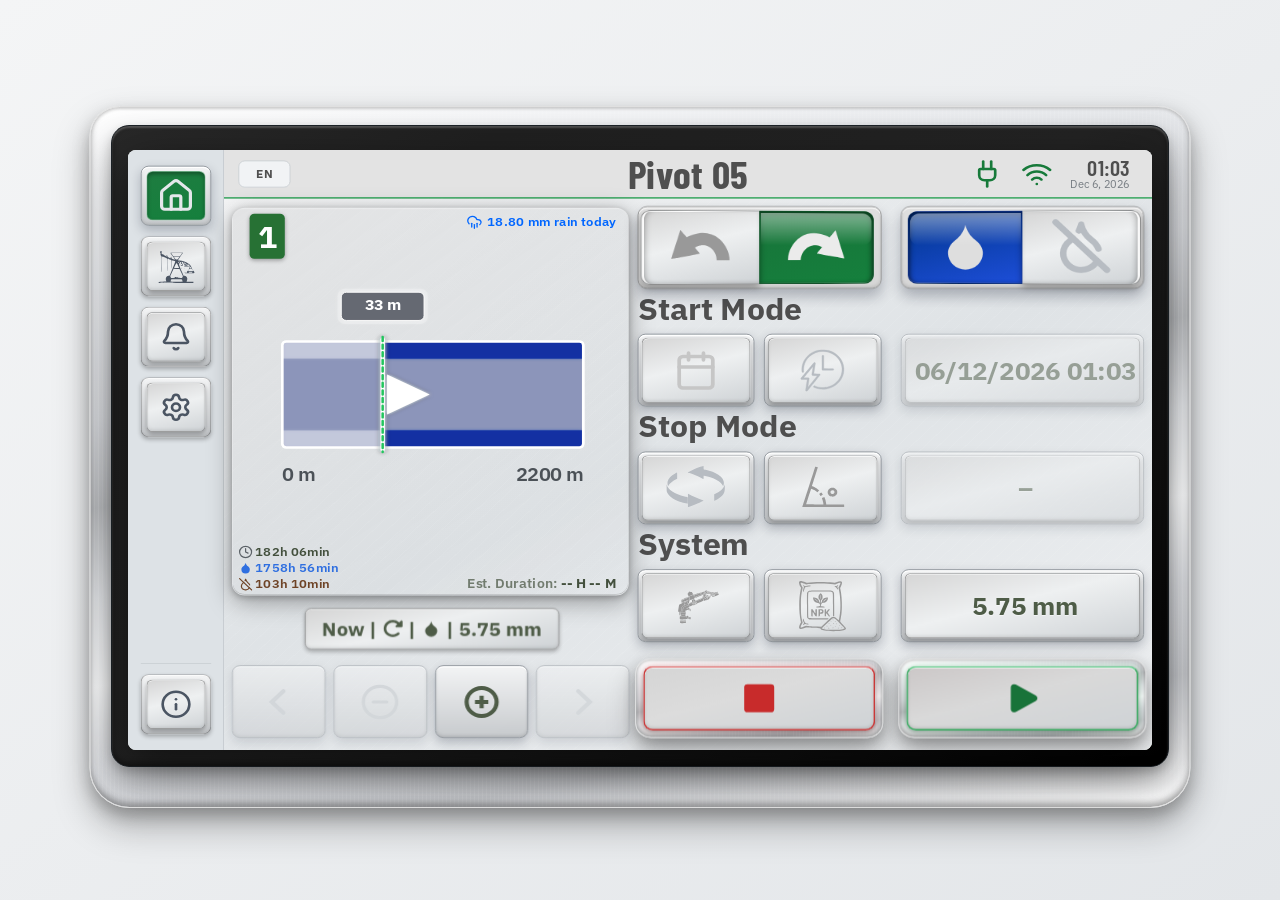
==== commit 1272542d: "Update linestar panel v3" ====
--- a/index.html
+++ b/index.html
@@ -3,7 +3,7 @@
 <head>
 <meta charset="utf-8">
 <meta name="viewport" content="width=device-width, initial-scale=1">
-<title>SmartConnect V3 — Home</title>
+<title>Linestar V3 — Home</title>
 
 <link rel="stylesheet" href="css/variables.css">
 <link rel="stylesheet" href="css/base.css">
@@ -29,9 +29,9 @@
 <script src="js/pages/operationSchedule.js"></script>
 <script src="js/pages/alarms.js"></script>
 <script src="js/pages/config.js"></script>
-  <script src="js/pages/system.js"></script>
-  <script src="js/pages/units.js"></script>
-  <script src="js/pages/pauseTime.js"></script>
+<script src="js/pages/system.js"></script>
+<script src="js/pages/units.js"></script>
+<script src="js/pages/pauseTime.js"></script>
 <script src="js/pages/maintenance.js"></script>
 <script src="js/pages/placeholders.js"></script>
 <script src="js/pages/endGunSegments.js"></script>
